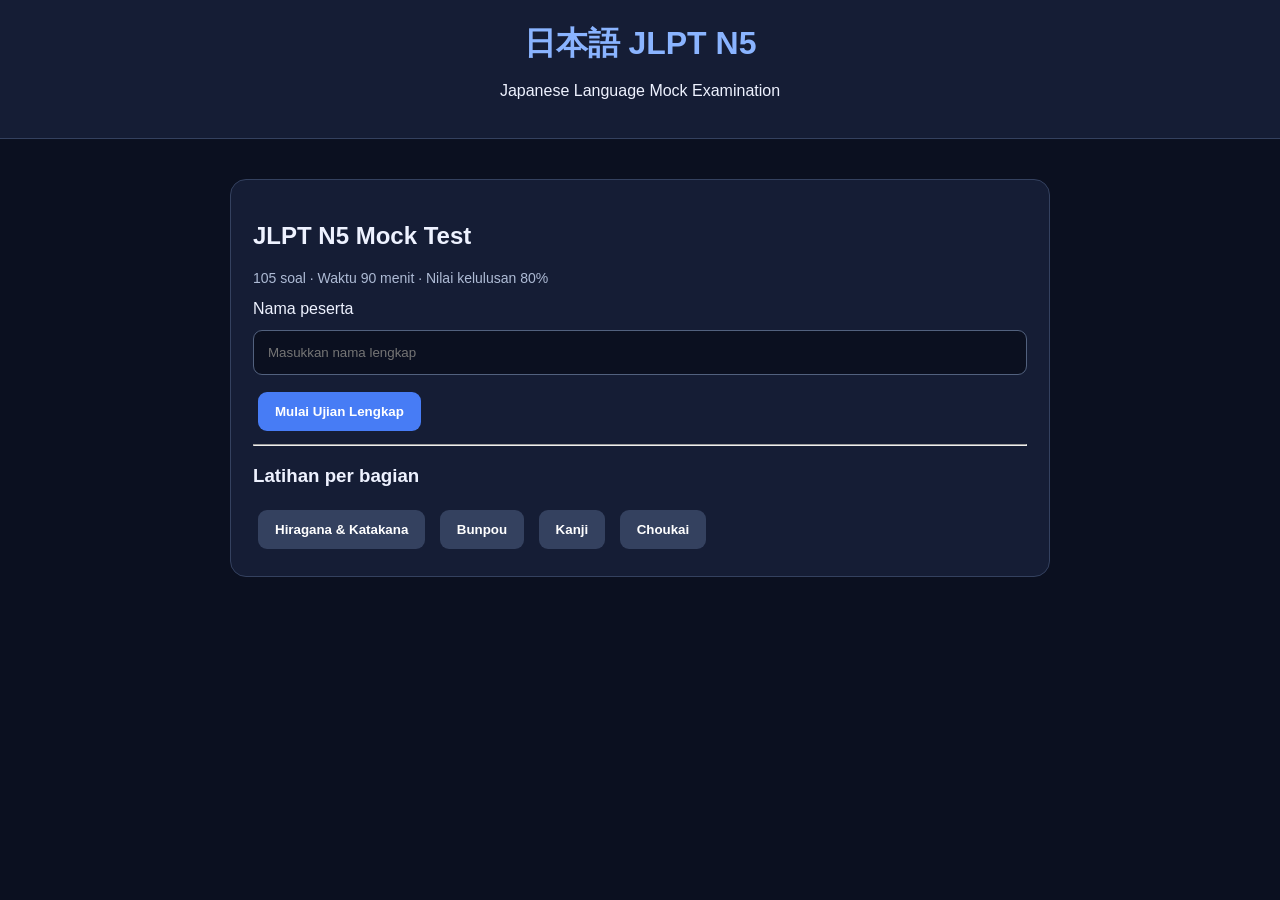
==== index.html @ 6e29efd3 "Update print statement from 'Hello' to 'Goodbye'" ====
<!DOCTYPE html>
<html lang="id">
<head>
<meta charset="UTF-8">
<meta name="viewport" content="width=device-width,initial-scale=1">
<title>JLPT N5 Mock Exam</title>
<style>
*{box-sizing:border-box}
body{margin:0;background:#0b1020;color:#eef2ff;font-family:Arial,sans-serif}
header{padding:22px;text-align:center;background:#151d35;border-bottom:1px solid #34415f}
header h1{margin:0;color:#8ab4ff}
main{max-width:850px;margin:25px auto;padding:15px}
.card{background:#151d35;padding:22px;border:1px solid #34415f;border-radius:16px;margin-bottom:16px}
input{width:100%;padding:14px;border-radius:9px;border:1px solid #52617e;background:#0b1020;color:white;margin:12px 0}
button{padding:12px 17px;border:0;border-radius:9px;background:#477cf5;color:white;font-weight:bold;cursor:pointer;margin:5px}
button:disabled{opacity:.4}
.secondary{background:#34415f}
.option{display:block;width:100%;text-align:left;background:#25314e;margin:9px 0;padding:15px}
.option.selected{background:#315eae;outline:2px solid #8ab4ff}
#exam,#result{display:none}
#question{font-size:25px;text-align:center;padding:25px 5px}
#progress{height:8px;background:#34415f;border-radius:8px;overflow:hidden}
#bar{height:100%;width:0;background:#8ab4ff}
.small{color:#aebbd5;font-size:14px}
.grid{display:grid;grid-template-columns:repeat(7,1fr);gap:6px;margin-top:15px}
.grid button{padding:9px 2px;background:#34415f}
.grid button.answered{background:#287d65}
.grid button.current{outline:2px solid #8ab4ff}
.correct{color:#66e0a3}.wrong{color:#ff8585}
</style>
</head>
<body>
<header>
<h1>日本語 JLPT N5</h1>
<p>Japanese Language Mock Examination</p>
</header>
<main>
<section id="home" class="card">
<h2>JLPT N5 Mock Test</h2>
<p class="small">105 soal · Waktu 90 menit · Nilai kelulusan 80%</p>
<label>Nama peserta</label>
<input id="name" placeholder="Masukkan nama lengkap">
<button onclick="start('all')">Mulai Ujian Lengkap</button>
<hr>
<h3>Latihan per bagian</h3>
<button class="secondary" onclick="start('kana')">Hiragana & Katakana</button>
<button class="secondary" onclick="start('grammar')">Bunpou</button>
<button class="secondary" onclick="start('kanji')">Kanji</button>
<button class="secondary" onclick="start('listening')">Choukai</button>
</section>

<section id="exam" class="card">
<div style="display:flex;justify-content:space-between;gap:10px">
<strong id="sectionName">Ujian</strong>
<strong id="timer">90:00</strong>
</div>
<p class="small" id="counter"></p>
<div id="progress"><div id="bar"></div></div>
<div id="question"></div>
<button id="listenBtn" class="secondary" style="display:none" onclick="speak()">▶ Dengarkan audio</button>
<div id="options"></div>
<div class="grid" id="numbers"></div>
<div style="display:flex;justify-content:space-between;margin-top:18px">
<button class="secondary" onclick="move(-1)">Sebelumnya</button>
<button onclick="move(1)">Berikutnya</button>
</div>
<button style="width:100%;margin-top:15px" onclick="finish()">Selesaikan ujian</button>
</section>

<section id="result" class="card">
<h2>Hasil Ujian</h2>
<h1 id="score"></h1>
<p id="status"></p>
<p id="detail"></p>
<div id="certificate"></div>
<h3>Pembahasan Jawaban</h3>
<div id="review"></div>
<button onclick="location.reload()">Kembali ke Beranda</button>
</section>
</main>

<script>
const banks = {
kana: [
["あ","a","i","u","e",0],["い","i","a","o","u",0],["う","u","e","a","o",0],["え","e","o","i","a",0],["お","o","u","e","a",0],
["か","ka","ki","ku","ke",0],["き","ki","ka","ko","ku",0],["く","ku","ke","ka","ki",0],["け","ke","ko","ku","ka",0],["こ","ko","ki","ka","ku",0],
["さ","sa","shi","su","se",0],["し","shi","sa","chi","tsu",0],["す","su","se","so","shi",0],["せ","se","so","sa","su",0],["そ","so","shi","su","se",0],
["た","ta","chi","tsu","te",0],["ち","chi","tsu","ta","te",0],["つ","tsu","te","to","chi",0],["て","te","ta","to","tsu",0],["と","to","ta","te","chi",0],
["な","na","ni","nu","ne",0],["に","ni","na","no","nu",0],["ぬ","nu","ne","na","ni",0],["ね","ne","no","nu","na",0],["の","no","ni","na","nu",0],
["は","ha","hi","fu","he",0],["ひ","hi","ha","he","ho",0],["ふ","fu","hu","ha","hi",0],["へ","he","ho","ha","fu",0],["ほ","ho","ha","hi","he",0],
["ま","ma","mi","mu","me",0],["み","mi","ma","mo","mu",0],["む","mu","me","ma","mi",0],["め","me","mo","mu","ma",0],["も","mo","mi","ma","mu",0],
["や","ya","yu","yo","wa",0],["ゆ","yu","ya","yo","wa",0],["よ","yo","yu","ya","wa",0],
["ら","ra","ri","ru","re",0],["り","ri","ra","ro","ru",0],
["ア","a","i","u","e",0],["イ","i","a","o","u",0],["ウ","u","e","a","o",0],["エ","e","o","i","a",0],["オ","o","u","e","a",0],
["カ","ka","ki","ku","ke",0],["キ","ki","ka","ko","ku",0],["ク","ku","ke","ka","ki",0],["ケ","ke","ko","ku","ka",0],["コ","ko","ki","ka","ku",0]
],
grammar: [
["わたし___学生です。","は","を","に","で",0],
["毎日学校___行きます。","に","を","が","で",0],
["パン___食べます。","を","に","へ","が",0],
["これは私___本です。","の","を","に","で",0],
["昨日、学校へ___。","行きました","行きます","行きません","行きませんでした",0],
["日本語___勉強しています。","を","が","に","へ",0],
["友達___映画を見ました。","と","を","が","へ",0],
["机の上___本があります。","に","を","へ","が",0],
["日曜日は学校へ___。","行きません","行きました","行きますか","行って",0],
["これは何___本ですか。","の","を","に","で",0],
["ご飯を食べて___、勉強します。","から","まで","より","しか",0],
["日本へ行きたい___。","です","ます","でした","ません",0],
["あの人は先生___思います。","だと","を","に","で",0],
["雨が降っています___、出かけません。","から","まで","しか","でも",0],
["日本語はおもしろい___思います。","と","を","に","が",0],
["毎朝6時___起きます。","に","を","で","へ",0],
["ここで写真を撮って___いいですか。","も","は","が","を",0],
["私は泳ぐこと___できます。","が","を","に","で",0],
["昨日は暑く___。","なかったです","ありません","ないです","でした",0],
["駅まで歩いて___。","行きます","します","あります","います",0]
],
kanji: [
["山","やま","かわ","そら","あめ",0],["川","かわ","やま","うみ","もり",0],
["日","ひ","つき","みず","き",0],["月","つき","ひ","やま","かぜ",0],
["水","みず","ひ","き","かわ",0],["火","ひ","みず","つち","き",0],
["木","き","はな","くさ","やま",0],["金","かね","みず","ひ","つき",0],
["土","つち","き","ひ","みず",0],["人","ひと","いぬ","ねこ","こども",0],
["大きい","おおきい","ちいさい","たかい","ひくい",0],
["小さい","ちいさい","おおきい","ながい","みじかい",0],
["学校","がっこう","びょういん","えき","ぎんこう",0],
["先生","せんせい","がくせい","ともだち","かいしゃ",0],
["学生","がくせい","せんせい","いしゃ","しゃいん",0],
["電車","でんしゃ","じてんしゃ","くるま","ひこうき",0],
["食べる","たべる","のむ","みる","きく",0],
["飲む","のむ","たべる","かく","よむ",0],
["今日","きょう","きのう","あした","あさ",0],
["明日","あした","きょう","きのう","ばん",0]
],
listening: [
["お名前は何ですか。","田中です。","学生です。","元気です。","日本です。",0],
["明日は何曜日ですか。","月曜日です。","七時です。","学校です。","雨です。",0],
["何時に起きますか。","六時に起きます。","学校へ行きます。","パンを食べます。","昨日です。",0],
["何を飲みますか。","水を飲みます。","本を読みます。","学校へ行きます。","映画を見ます。",0],
["どこへ行きますか。","駅へ行きます。","八時です。","友達です。","暑いです。",0],
["これはいくらですか。","百円です。","三つです。","りんごです。","店です。",0],
["誰と行きますか。","友達と行きます。","バスで行きます。","明日行きます。","駅へ行きます。",0],
["何を食べましたか。","すしを食べました。","水を飲みました。","本を買いました。","学校へ行きました。",0],
["今日は天気はどうですか。","いい天気です。","学生です。","六時です。","日曜日です。",0],
["何で学校へ行きますか。","バスで行きます。","七時です。","先生です。","学校です。",0],
["どこで本を買いますか。","本屋で買います。","駅で会います。","家で寝ます。","学校へ行きます。",0],
["何時から働きますか。","九時からです。","会社です。","昨日です。","三人です。",0],
["何をしていますか。","本を読んでいます。","昨日でした。","駅にいます。","学生です。",0],
["週末は何をしますか。","映画を見ます。","六時です。","雨です。","先生です。",0],
["これは誰のかばんですか。","私のです。","赤いです。","高いです。","学校です。",0]
]
};

let questions=[],answers=[],current=0,seconds=5400,tick=null,full=false,finished=false;
const $=id=>document.getElementById(id);
function start(type){
 const name=$("name").value.trim();
 if(!name){alert("Masukkan nama terlebih dahulu.");return;}
 full=type==="all";
 questions=type==="all"?[...banks.kana,...banks.grammar,...banks.kanji,...banks.listening]:banks[type];
 answers=Array(questions.length).fill(null);current=0;finished=false;
 $("home").style.display="none";$("exam").style.display="block";
 $("sectionName").textContent=type==="all"?"Ujian Lengkap JLPT N5":type.toUpperCase();
 seconds=full?5400:Math.max(600,questions.length*60);
 clearInterval(tick);
 tick=setInterval(()=>{
  seconds--;
  $("timer").textContent=Math.floor(seconds/60)+":"+String(seconds%60).padStart(2,"0");
  if(seconds<=0)finish();
 },1000);
 render();
}
function render(){
 const q=questions[current];
 $("counter").textContent=`Soal ${current+1} dari ${questions.length}`;
 $("bar").style.width=((current+1)/questions.length*100)+"%";
 $("question").textContent=q[0];
 $("options").innerHTML="";
 $("listenBtn").style.display=questions.indexOf(q)>=50+20+20?"inline-block":"none";
 q.slice(1,5).forEach((v,i)=>{
  const b=document.createElement("button");
  b.className="option"+(answers[current]===i?" selected":"");
  b.textContent=String.fromCharCode(65+i)+". "+v;
  b.onclick=()=>{answers[current]=i;render()};
  $("options").appendChild(b);
 });
 $("numbers").innerHTML="";
 questions.forEach((_,i)=>{
  const b=document.createElement("button");
  b.textContent=i+1;
  if(answers[i]!==null)b.classList.add("answered");
  if(i===current)b.classList.add("current");
  b.onclick=()=>{current=i;render()};
  $("numbers").appendChild(b);
 });
}
function move(n){current=Math.max(0,Math.min(questions.length-1,current+n));render()}
function speak(){
 const text=questions[current][0];
 const u=new SpeechSynthesisUtterance(text);
 u.lang="ja-JP";u.rate=.85;speechSynthesis.cancel();speechSynthesis.speak(u);
}
function finish(){
 if(finished)return;
 if(!confirm("Selesaikan ujian sekarang?"))return;
 finished=true;clearInterval(tick);
 let correct=0;
 questions.forEach((q,i)=>{if(answers[i]===q[5])correct++});
 const pct=Math.round(correct/questions.length*100);
 const passed=full&&questions.length===105&&pct>=80;
 $("exam").style.display="none";$("result").style.display="block";
 $("score").textContent=pct+"%";
 $("status").textContent=passed?"SELAMAT! KAMU LULUS SIMULASI JLPT N5":"Belum mencapai nilai kelulusan 80%.";
 $("detail").textContent=`Jawaban benar: ${correct} dari ${questions.length}.`;
 $("review").innerHTML=questions.map((q,i)=>{
  const ok=answers[i]===q[5];
  return `<p class="${ok?'correct':'wrong'}">${i+1}. ${q[0]}<br>Jawaban kamu: ${answers[i]===null?'Kosong':q[answers[i]+1]}<br>Kunci: ${q[q[5]+1]}</p>`;
 }).join("");
 if(passed){
  $("certificate").innerHTML="<p>Sedang membuat sertifikat PDF dan menyimpannya ke Google Drive...</p>";
  google.script.run.withSuccessHandler(res=>{
   if(res&&res.ok){
    $("certificate").innerHTML=`<h3 class="correct">Sertifikat berhasil dibuat!</h3><p>ID: ${res.id}</p><a href="${res.url}" target="_blank" style="color:#8ab4ff">Buka sertifikat PDF di Google Drive</a>`;
   }else $("certificate").textContent="Gagal: "+(res.error||"Terjadi kesalahan.");
  }).withFailureHandler(err=>{
   $("certificate").textContent="Gagal menghubungkan ke Apps Script: "+err.message;
  }).createCertificate({
   name:$("name").value.trim(),correct,total:questions.length,percentage:pct
  });
 }else{
  $("certificate").textContent=full?"Sertifikat diberikan jika nilai mencapai minimal 80%.":"Latihan bagian tidak menerbitkan sertifikat.";
 }
}
</script>
</body>
</html>
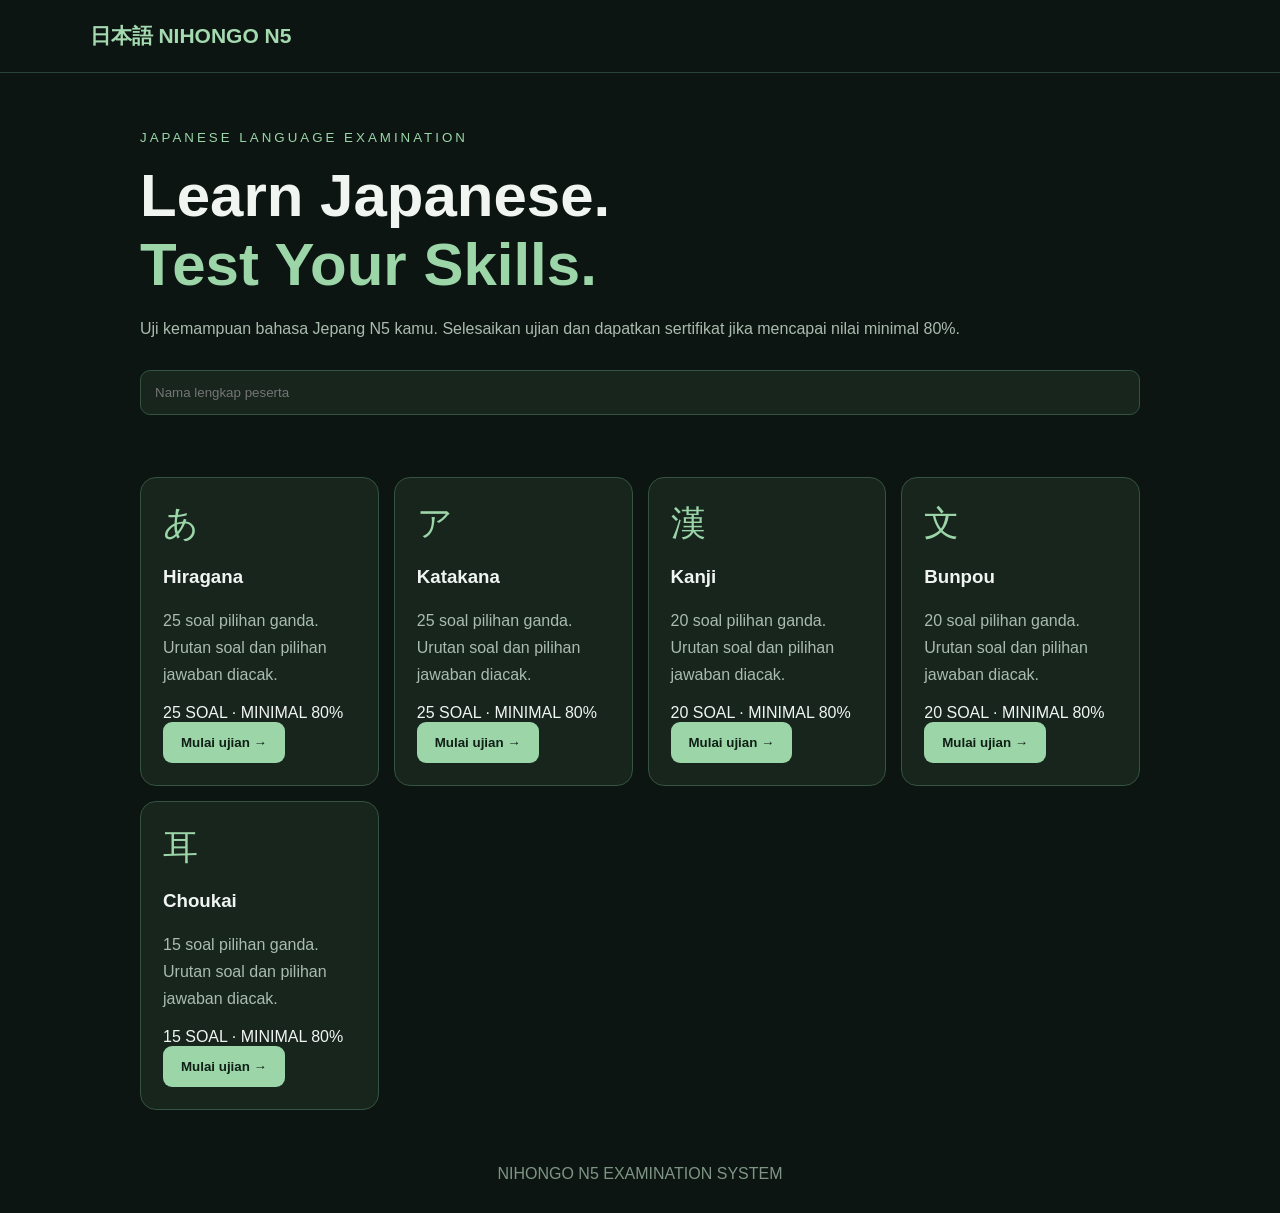
==== commit a70554f0: "Update index.html" ====
--- a/index.html
+++ b/index.html
@@ -4,235 +4,275 @@
 <head>
 <meta charset="UTF-8">
 <meta name="viewport" content="width=device-width,initial-scale=1">
-<title>JLPT N5 Mock Exam</title>
+<title>Nihongo N5 Examination</title>
 <style>
 *{box-sizing:border-box}
-body{margin:0;background:#0b1020;color:#eef2ff;font-family:Arial,sans-serif}
-header{padding:22px;text-align:center;background:#151d35;border-bottom:1px solid #34415f}
-header h1{margin:0;color:#8ab4ff}
-main{max-width:850px;margin:25px auto;padding:15px}
-.card{background:#151d35;padding:22px;border:1px solid #34415f;border-radius:16px;margin-bottom:16px}
-input{width:100%;padding:14px;border-radius:9px;border:1px solid #52617e;background:#0b1020;color:white;margin:12px 0}
-button{padding:12px 17px;border:0;border-radius:9px;background:#477cf5;color:white;font-weight:bold;cursor:pointer;margin:5px}
+body{margin:0;background:#0c1511;color:#f1f5f2;font-family:Arial,sans-serif}
+header{padding:22px 7%;border-bottom:1px solid #294336}
+header b{color:#a5d9b0;font-size:21px}
+main{width:90%;max-width:1000px;margin:auto}
+.hero{padding:55px 0 25px}
+.hero small{color:#9bd5a8;letter-spacing:3px}
+h1{font-size:clamp(35px,7vw,60px);margin:15px 0}
+h1 span{color:#9bd5a8}
+p{color:#aabbb0;line-height:1.7}
+input{padding:14px;background:#17251d;border:1px solid #345340;color:white;border-radius:10px;width:100%;margin:12px 0}
+.grid{display:grid;grid-template-columns:repeat(auto-fit,minmax(210px,1fr));gap:15px;margin:25px 0}
+.card,.box{background:#17251d;border:1px solid #345340;border-radius:16px;padding:22px}
+.symbol{font-size:35px;color:#9bd5a8}
+button{padding:13px 18px;border:0;border-radius:9px;background:#9bd5a8;color:#102016;font-weight:bold;cursor:pointer}
+button:hover{filter:brightness(1.1)}
+button.secondary{background:#27392e;color:white;border:1px solid #45634e}
 button:disabled{opacity:.4}
-.secondary{background:#34415f}
-.option{display:block;width:100%;text-align:left;background:#25314e;margin:9px 0;padding:15px}
-.option.selected{background:#315eae;outline:2px solid #8ab4ff}
-#exam,#result{display:none}
-#question{font-size:25px;text-align:center;padding:25px 5px}
-#progress{height:8px;background:#34415f;border-radius:8px;overflow:hidden}
-#bar{height:100%;width:0;background:#8ab4ff}
-.small{color:#aebbd5;font-size:14px}
-.grid{display:grid;grid-template-columns:repeat(7,1fr);gap:6px;margin-top:15px}
-.grid button{padding:9px 2px;background:#34415f}
-.grid button.answered{background:#287d65}
-.grid button.current{outline:2px solid #8ab4ff}
-.correct{color:#66e0a3}.wrong{color:#ff8585}
+.hidden{display:none!important}
+.box{margin:30px auto;max-width:750px}
+.topline{display:flex;justify-content:space-between;gap:10px;flex-wrap:wrap}
+.bar{height:7px;background:#304137;border-radius:20px;margin:20px 0}
+.bar div{height:100%;background:#9bd5a8;width:0;border-radius:20px}
+.question{font-size:29px;font-weight:bold;margin:35px 0 12px;line-height:1.5}
+.options{display:grid;grid-template-columns:1fr 1fr;gap:12px;margin:25px 0}
+.option{background:#213328;color:white;border:1px solid #405b49;text-align:left}
+.option.selected{border:2px solid #9bd5a8;background:#304a37}
+.actions{display:flex;justify-content:space-between;gap:10px;margin-top:25px;flex-wrap:wrap}
+.score{font-size:65px;color:#a5d9b0;font-weight:bold}
+.pass{color:#9bd5a8}.fail{color:#ff9999}
+.certificate{background:#f6f4e9;color:#24382a;padding:30px 15px;text-align:center;border:10px double #779579;margin:25px 0}
+.certificate h2{font-family:Georgia,serif;font-size:30px}
+.certificate .student{font-size:25px;font-weight:bold;border-bottom:1px solid #779579;padding:12px;display:inline-block}
+.certificate p{color:#46584b}
+footer{text-align:center;padding:30px;color:#7e9585}
+@media(max-width:550px){.options{grid-template-columns:1fr}.question{font-size:24px}}
+@media print{
+body{background:white;color:black}
+header,#home,#exam,.no-print,footer{display:none!important}
+#result{display:block!important}
+.box{border:0;margin:0;padding:0}
+.certificate{margin:10px auto}
+}
 </style>
 </head>
 <body>
-<header>
-<h1>日本語 JLPT N5</h1>
-<p>Japanese Language Mock Examination</p>
-</header>
+
+<header><b>日本語 NIHONGO N5</b></header>
+
 <main>
-<section id="home" class="card">
-<h2>JLPT N5 Mock Test</h2>
-<p class="small">105 soal · Waktu 90 menit · Nilai kelulusan 80%</p>
-<label>Nama peserta</label>
-<input id="name" placeholder="Masukkan nama lengkap">
-<button onclick="start('all')">Mulai Ujian Lengkap</button>
-<hr>
-<h3>Latihan per bagian</h3>
-<button class="secondary" onclick="start('kana')">Hiragana & Katakana</button>
-<button class="secondary" onclick="start('grammar')">Bunpou</button>
-<button class="secondary" onclick="start('kanji')">Kanji</button>
-<button class="secondary" onclick="start('listening')">Choukai</button>
+<section id="home">
+<div class="hero">
+<small>JAPANESE LANGUAGE EXAMINATION</small>
+<h1>Learn Japanese.<br><span>Test Your Skills.</span></h1>
+<p>Uji kemampuan bahasa Jepang N5 kamu. Selesaikan ujian dan dapatkan sertifikat jika mencapai nilai minimal 80%.</p>
+
+<input id="student" placeholder="Nama lengkap peserta">
+
+</div>
+<div class="grid" id="examList"></div>
 </section>
 
-<section id="exam" class="card">
-<div style="display:flex;justify-content:space-between;gap:10px">
-<strong id="sectionName">Ujian</strong>
-<strong id="timer">90:00</strong>
-</div>
-<p class="small" id="counter"></p>
-<div id="progress"><div id="bar"></div></div>
-<div id="question"></div>
-<button id="listenBtn" class="secondary" style="display:none" onclick="speak()">▶ Dengarkan audio</button>
-<div id="options"></div>
-<div class="grid" id="numbers"></div>
-<div style="display:flex;justify-content:space-between;margin-top:18px">
-<button class="secondary" onclick="move(-1)">Sebelumnya</button>
-<button onclick="move(1)">Berikutnya</button>
-</div>
-<button style="width:100%;margin-top:15px" onclick="finish()">Selesaikan ujian</button>
+<section id="exam" class="box hidden">
+<div class="topline">
+<b id="examName"></b>
+<span id="counter"></span>
+</div>
+<div class="bar"><div id="progress"></div></div>
+<div id="audio"></div>
+<div class="question" id="question"></div>
+<div id="options" class="options"></div>
+<div class="actions">
+<button class="secondary" onclick="backHome()">Keluar</button>
+<button id="next" onclick="nextQuestion()">Selanjutnya →</button>
+</div>
 </section>
 
-<section id="result" class="card">
+<section id="result" class="box hidden">
 <h2>Hasil Ujian</h2>
-<h1 id="score"></h1>
-<p id="status"></p>
+<div class="score" id="score"></div>
+<h3 id="status"></h3>
 <p id="detail"></p>
 <div id="certificate"></div>
-<h3>Pembahasan Jawaban</h3>
-<div id="review"></div>
-<button onclick="location.reload()">Kembali ke Beranda</button>
+<div class="actions no-print">
+<button onclick="window.print()">Cetak Sertifikat / PDF</button>
+<button class="secondary" onclick="backHome()">Menu utama</button>
+</div>
+<p id="driveStatus"></p>
 </section>
 </main>
 
+<footer>NIHONGO N5 EXAMINATION SYSTEM</footer>
+
 <script>
-const banks = {
-kana: [
-["あ","a","i","u","e",0],["い","i","a","o","u",0],["う","u","e","a","o",0],["え","e","o","i","a",0],["お","o","u","e","a",0],
-["か","ka","ki","ku","ke",0],["き","ki","ka","ko","ku",0],["く","ku","ke","ka","ki",0],["け","ke","ko","ku","ka",0],["こ","ko","ki","ka","ku",0],
-["さ","sa","shi","su","se",0],["し","shi","sa","chi","tsu",0],["す","su","se","so","shi",0],["せ","se","so","sa","su",0],["そ","so","shi","su","se",0],
-["た","ta","chi","tsu","te",0],["ち","chi","tsu","ta","te",0],["つ","tsu","te","to","chi",0],["て","te","ta","to","tsu",0],["と","to","ta","te","chi",0],
-["な","na","ni","nu","ne",0],["に","ni","na","no","nu",0],["ぬ","nu","ne","na","ni",0],["ね","ne","no","nu","na",0],["の","no","ni","na","nu",0],
-["は","ha","hi","fu","he",0],["ひ","hi","ha","he","ho",0],["ふ","fu","hu","ha","hi",0],["へ","he","ho","ha","fu",0],["ほ","ho","ha","hi","he",0],
-["ま","ma","mi","mu","me",0],["み","mi","ma","mo","mu",0],["む","mu","me","ma","mi",0],["め","me","mo","mu","ma",0],["も","mo","mi","ma","mu",0],
-["や","ya","yu","yo","wa",0],["ゆ","yu","ya","yo","wa",0],["よ","yo","yu","ya","wa",0],
-["ら","ra","ri","ru","re",0],["り","ri","ra","ro","ru",0],
-["ア","a","i","u","e",0],["イ","i","a","o","u",0],["ウ","u","e","a","o",0],["エ","e","o","i","a",0],["オ","o","u","e","a",0],
-["カ","ka","ki","ku","ke",0],["キ","ki","ka","ko","ku",0],["ク","ku","ke","ka","ki",0],["ケ","ke","ko","ku","ka",0],["コ","ko","ki","ka","ku",0]
-],
-grammar: [
-["わたし___学生です。","は","を","に","で",0],
-["毎日学校___行きます。","に","を","が","で",0],
-["パン___食べます。","を","に","へ","が",0],
-["これは私___本です。","の","を","に","で",0],
-["昨日、学校へ___。","行きました","行きます","行きません","行きませんでした",0],
-["日本語___勉強しています。","を","が","に","へ",0],
-["友達___映画を見ました。","と","を","が","へ",0],
-["机の上___本があります。","に","を","へ","が",0],
-["日曜日は学校へ___。","行きません","行きました","行きますか","行って",0],
-["これは何___本ですか。","の","を","に","で",0],
-["ご飯を食べて___、勉強します。","から","まで","より","しか",0],
-["日本へ行きたい___。","です","ます","でした","ません",0],
-["あの人は先生___思います。","だと","を","に","で",0],
-["雨が降っています___、出かけません。","から","まで","しか","でも",0],
-["日本語はおもしろい___思います。","と","を","に","が",0],
-["毎朝6時___起きます。","に","を","で","へ",0],
-["ここで写真を撮って___いいですか。","も","は","が","を",0],
-["私は泳ぐこと___できます。","が","を","に","で",0],
-["昨日は暑く___。","なかったです","ありません","ないです","でした",0],
-["駅まで歩いて___。","行きます","します","あります","います",0]
-],
-kanji: [
-["山","やま","かわ","そら","あめ",0],["川","かわ","やま","うみ","もり",0],
-["日","ひ","つき","みず","き",0],["月","つき","ひ","やま","かぜ",0],
-["水","みず","ひ","き","かわ",0],["火","ひ","みず","つち","き",0],
-["木","き","はな","くさ","やま",0],["金","かね","みず","ひ","つき",0],
-["土","つち","き","ひ","みず",0],["人","ひと","いぬ","ねこ","こども",0],
-["大きい","おおきい","ちいさい","たかい","ひくい",0],
-["小さい","ちいさい","おおきい","ながい","みじかい",0],
-["学校","がっこう","びょういん","えき","ぎんこう",0],
-["先生","せんせい","がくせい","ともだち","かいしゃ",0],
-["学生","がくせい","せんせい","いしゃ","しゃいん",0],
-["電車","でんしゃ","じてんしゃ","くるま","ひこうき",0],
-["食べる","たべる","のむ","みる","きく",0],
-["飲む","のむ","たべる","かく","よむ",0],
-["今日","きょう","きのう","あした","あさ",0],
-["明日","あした","きょう","きのう","ばん",0]
-],
-listening: [
-["お名前は何ですか。","田中です。","学生です。","元気です。","日本です。",0],
-["明日は何曜日ですか。","月曜日です。","七時です。","学校です。","雨です。",0],
-["何時に起きますか。","六時に起きます。","学校へ行きます。","パンを食べます。","昨日です。",0],
-["何を飲みますか。","水を飲みます。","本を読みます。","学校へ行きます。","映画を見ます。",0],
-["どこへ行きますか。","駅へ行きます。","八時です。","友達です。","暑いです。",0],
-["これはいくらですか。","百円です。","三つです。","りんごです。","店です。",0],
-["誰と行きますか。","友達と行きます。","バスで行きます。","明日行きます。","駅へ行きます。",0],
-["何を食べましたか。","すしを食べました。","水を飲みました。","本を買いました。","学校へ行きました。",0],
-["今日は天気はどうですか。","いい天気です。","学生です。","六時です。","日曜日です。",0],
-["何で学校へ行きますか。","バスで行きます。","七時です。","先生です。","学校です。",0],
-["どこで本を買いますか。","本屋で買います。","駅で会います。","家で寝ます。","学校へ行きます。",0],
-["何時から働きますか。","九時からです。","会社です。","昨日です。","三人です。",0],
-["何をしていますか。","本を読んでいます。","昨日でした。","駅にいます。","学生です。",0],
-["週末は何をしますか。","映画を見ます。","六時です。","雨です。","先生です。",0],
-["これは誰のかばんですか。","私のです。","赤いです。","高いです。","学校です。",0]
+// GANTI DENGAN URL DEPLOYMENT GOOGLE APPS SCRIPT
+const API_URL="https://script.google.com/macros/s/AKfycbxpXqVHEkK1ijDmtsBl7vOL7gA3mqVEGbIG8a8C42q2VGQPJJqJL0tEw_rKbwa1E3uwHw/exec";
+
+const PASS=80;
+
+const DB={
+hiragana:[
+["あ","a","i","u","e"],["い","i","a","o","u"],
+["う","u","a","e","i"],["え","e","a","i","o"],
+["お","o","u","a","e"],["か","ka","ki","ku","ke"],
+["き","ki","ka","ku","sa"],["く","ku","ko","ke","ki"],
+["け","ke","ka","ku","ko"],["こ","ko","ka","ki","ku"],
+["さ","sa","shi","su","se"],["し","shi","sa","chi","tsu"],
+["す","su","so","se","shi"],["せ","se","sa","su","so"],
+["そ","so","shi","su","sa"],["た","ta","chi","tsu","te"],
+["ち","chi","ta","tsu","to"],["つ","tsu","su","chi","te"],
+["て","te","ta","to","tsu"],["と","to","ta","chi","te"],
+["な","na","ni","nu","ne"],["に","ni","na","no","nu"],
+["ぬ","nu","ne","na","ni"],["ね","ne","no","nu","na"],
+["の","no","na","ni","nu"]
+],
+katakana:[
+["ア","a","i","u","e"],["イ","i","a","o","u"],
+["ウ","u","a","e","i"],["エ","e","a","i","o"],
+["オ","o","u","a","e"],["カ","ka","ki","ku","ke"],
+["キ","ki","ka","ku","sa"],["ク","ku","ko","ke","ki"],
+["ケ","ke","ka","ku","ko"],["コ","ko","ka","ki","ku"],
+["サ","sa","shi","su","se"],["シ","shi","sa","chi","tsu"],
+["ス","su","so","se","shi"],["セ","se","sa","su","so"],
+["ソ","so","shi","su","sa"],["タ","ta","chi","tsu","te"],
+["チ","chi","ta","tsu","to"],["ツ","tsu","su","chi","te"],
+["テ","te","ta","to","tsu"],["ト","to","ta","chi","te"],
+["ナ","na","ni","nu","ne"],["ニ","ni","na","no","nu"],
+["ヌ","nu","ne","na","ni"],["ネ","ne","no","nu","na"],
+["ノ","no","na","ni","nu"]
+],
+kanji:[
+["山","やま (gunung)","かわ (sungai)","た (sawah)","そら (langit)"],
+["川","かわ (sungai)","やま (gunung)","うみ (laut)","あめ (hujan)"],
+["人","ひと (orang)","くち (mulut)","て (tangan)","め (mata)"],
+["日","ひ (matahari)","つき (bulan)","みず (air)","き (pohon)"],
+["月","つき (bulan)","ひ (matahari)","ほし (bintang)","そら (langit)"],
+["火","ひ (api)","みず (air)","き (pohon)","つち (tanah)"],
+["水","みず (air)","ひ (api)","かね (uang)","いし (batu)"],
+["木","き (pohon)","はな (bunga)","くさ (rumput)","やま (gunung)"],
+["金","かね (uang)","みず (air)","ひ (api)","つき (bulan)"],
+["土","つち (tanah)","そら (langit)","かわ (sungai)","あめ (hujan)"],
+["大","おおきい (besar)","ちいさい (kecil)","ながい (panjang)","たかい (tinggi)"],
+["小","ちいさい (kecil)","おおきい (besar)","あたらしい (baru)","ふるい (lama)"],
+["中","なか (dalam)","そと (luar)","うえ (atas)","した (bawah)"],
+["上","うえ (atas)","した (bawah)","なか (dalam)","みぎ (kanan)"],
+["下","した (bawah)","うえ (atas)","ひだり (kiri)","まえ (depan)"],
+["学校","がっこう (sekolah)","かいしゃ (perusahaan)","びょういん (rumah sakit)","えき (stasiun)"],
+["先生","せんせい (guru)","がくせい (murid)","ともだち (teman)","かぞく (keluarga)"],
+["学生","がくせい (pelajar)","せんせい (guru)","いしゃ (dokter)","かいしゃいん (pegawai)"],
+["電車","でんしゃ (kereta)","じてんしゃ (sepeda)","くるま (mobil)","ひこうき (pesawat)"],
+["本","ほん (buku)","みず (air)","かみ (kertas)","えんぴつ (pensil)"]
+],
+bunpou:[
+["わたし ___ インドネシア人です。","は","を","に","で"],
+["毎朝 6時 ___ 起きます。","に","を","で","へ"],
+["学校 ___ 日本語を勉強します。","で","に","を","が"],
+["水 ___ 飲みます。","を","は","で","へ"],
+["友だち ___ 映画を見ます。","と","を","が","で"],
+["日本 ___ 行きたいです。","へ","を","で","が"],
+["これは わたし ___ 本です。","の","を","に","で"],
+["きのう 勉強し ___。","ました","ます","ません","ましょう"],
+["ここで写真を撮ってもいいです ___。","か","ね","を","が"],
+["日曜日は学校へ ___。","行きません","行きますか","行きましたを","行くです"],
+["食べる ___、手を洗います。","前に","後でに","ながらに","たいに"],
+["宿題をした ___、テレビを見ます。","後で","前で","時にを","までに"],
+["雨が降っています ___、出かけません。","から","まで","だけ","しか"],
+["日本語はおもしろい ___思います。","と","を","に","で"],
+["昨日、友だち ___会いました。","に","を","で","へ"],
+["このりんごは ___です。","おいしい","おいしく","おいしさ","おいしかったを"],
+["富士山は ___山です。","高い","高く","高さ","高かったを"],
+["日本へ行ったことが ___。","あります","います","します","なります"],
+["ここでたばこを吸っては ___。","いけません","いいです","あります","ください"],
+["毎日勉強し ___なります。","て","た","ない","ます"]
+],
+choukai:[
+["おはようございます。","Selamat pagi","Selamat malam","Terima kasih","Selamat tinggal"],
+["ありがとうございます。","Terima kasih","Maaf","Sama-sama","Selamat pagi"],
+["わたしは学生です。","Saya pelajar","Saya guru","Saya dokter","Saya pegawai"],
+["これは何ですか。","Ini apa?","Siapa itu?","Di mana stasiun?","Berapa harganya?"],
+["トイレはどこですか。","Toilet di mana?","Rumah siapa?","Ini apa?","Jam berapa?"],
+["水をください。","Tolong beri saya air","Saya minum teh","Air itu dingin","Saya tidak mau air"],
+["駅まで歩きます。","Saya berjalan sampai stasiun","Saya naik kereta","Saya pergi ke sekolah","Saya pulang"],
+["今日は暑いですね。","Hari ini panas ya","Hari ini dingin ya","Besok hujan","Kemarin menyenangkan"],
+["毎日日本語を勉強します。","Saya belajar bahasa Jepang setiap hari","Saya mengajar setiap hari","Saya belajar bahasa Inggris","Saya tidak belajar"],
+["日曜日に映画を見ます。","Saya menonton film hari Minggu","Saya bekerja hari Minggu","Saya membaca buku","Saya pergi hari Senin"],
+["これはいくらですか。","Ini harganya berapa?","Ini punya siapa?","Ini kapan?","Ini di mana?"],
+["バスで学校へ行きます。","Saya pergi ke sekolah naik bus","Saya pergi naik kereta","Saya berjalan ke sekolah","Saya pulang naik bus"],
+["もう昼ご飯を食べました。","Saya sudah makan siang","Saya belum sarapan","Saya akan makan malam","Saya sedang memasak"],
+["少し待ってください。","Tolong tunggu sebentar","Tolong datang besok","Tolong bicara pelan","Tolong duduk"],
+["誕生日は三月二十八日です。","Ulang tahun 28 Maret","Ulang tahun 3 Agustus","Hari ini 28 Maret","Saya lahir bulan Mei"]
 ]
 };
 
-let questions=[],answers=[],current=0,seconds=5400,tick=null,full=false,finished=false;
+const TYPES=[
+["hiragana","あ","Hiragana",25],
+["katakana","ア","Katakana",25],
+["kanji","漢","Kanji",20],
+["bunpou","文","Bunpou",20],
+["choukai","耳","Choukai",15]
+];
+let type="",list=[],pos=0,answers=[],name="";
 const $=id=>document.getElementById(id);
-function start(type){
- const name=$("name").value.trim();
- if(!name){alert("Masukkan nama terlebih dahulu.");return;}
- full=type==="all";
- questions=type==="all"?[...banks.kana,...banks.grammar,...banks.kanji,...banks.listening]:banks[type];
- answers=Array(questions.length).fill(null);current=0;finished=false;
- $("home").style.display="none";$("exam").style.display="block";
- $("sectionName").textContent=type==="all"?"Ujian Lengkap JLPT N5":type.toUpperCase();
- seconds=full?5400:Math.max(600,questions.length*60);
- clearInterval(tick);
- tick=setInterval(()=>{
-  seconds--;
-  $("timer").textContent=Math.floor(seconds/60)+":"+String(seconds%60).padStart(2,"0");
-  if(seconds<=0)finish();
- },1000);
- render();
-}
-function render(){
- const q=questions[current];
- $("counter").textContent=`Soal ${current+1} dari ${questions.length}`;
- $("bar").style.width=((current+1)/questions.length*100)+"%";
- $("question").textContent=q[0];
- $("options").innerHTML="";
- $("listenBtn").style.display=questions.indexOf(q)>=50+20+20?"inline-block":"none";
- q.slice(1,5).forEach((v,i)=>{
-  const b=document.createElement("button");
-  b.className="option"+(answers[current]===i?" selected":"");
-  b.textContent=String.fromCharCode(65+i)+". "+v;
-  b.onclick=()=>{answers[current]=i;render()};
-  $("options").appendChild(b);
- });
- $("numbers").innerHTML="";
- questions.forEach((_,i)=>{
-  const b=document.createElement("button");
-  b.textContent=i+1;
-  if(answers[i]!==null)b.classList.add("answered");
-  if(i===current)b.classList.add("current");
-  b.onclick=()=>{current=i;render()};
-  $("numbers").appendChild(b);
- });
-}
-function move(n){current=Math.max(0,Math.min(questions.length-1,current+n));render()}
-function speak(){
- const text=questions[current][0];
- const u=new SpeechSynthesisUtterance(text);
- u.lang="ja-JP";u.rate=.85;speechSynthesis.cancel();speechSynthesis.speak(u);
+function shuffle(a){a=[...a];for(let i=a.length-1;i>0;i--){let j=Math.floor(Math.random()*(i+1));[a[i],a[j]]=[a[j],a[i]]}return a}
+function renderMenu(){
+$("examList").innerHTML=TYPES.map(t=>`
+<div class="card">
+<div class="symbol">${t[1]}</div><h3>${t[2]}</h3>
+<p>${t[3]} soal pilihan ganda. Urutan soal dan pilihan jawaban diacak.</p>
+<div class="meta">${t[3]} SOAL · MINIMAL 80%</div>
+<button onclick="start('${t[0]}')">Mulai ujian →</button>
+</div>`).join("");
+}
+function start(k){
+name=$("student").value.trim();
+if(!name){alert("Masukkan nama lengkap terlebih dahulu.");$("student").focus();return}
+type=k;
+list=shuffle(DB[k]).map(q=>({q:q[0],a:q[1],opts:shuffle(q.slice(1))}));
+pos=0;answers=Array(list.length).fill(null);
+$("home").classList.add("hidden");$("result").classList.add("hidden");$("exam").classList.remove("hidden");
+$("examName").textContent=TYPES.find(t=>t[0]===k)[2];
+show();
+window.scrollTo(0,0);
+}
+function show(){
+let q=list[pos];
+$("counter").textContent=`Soal ${pos+1} / ${list.length}`;
+$("progress").style.width=((pos+1)/list.length*100)+"%";
+$("question").textContent=q.q;
+$("audio").innerHTML=type==="choukai"?`<div class="listen">🔊 Dengarkan kalimat Jepang <button onclick="speak()">Putar audio</button></div>`:"";
+$("options").innerHTML=q.opts.map(o=>`<button class="option ${answers[pos]===o?"selected":""}" onclick="choose(${JSON.stringify(o).replace(/"/g,'&quot;')})">${o}</button>`).join("");
+$("next").textContent=pos===list.length-1?"Selesaikan ujian":"Selanjutnya →";
+if(type==="choukai")setTimeout(speak,250);
+}
+function choose(o){answers[pos]=o;show()}
+function speak(){if(!window.speechSynthesis)return; speechSynthesis.cancel();let u=new SpeechSynthesisUtterance(list[pos].q);u.lang="ja-JP";u.rate=.82;speechSynthesis.speak(u)}
+function nextQuestion(){
+if(answers[pos]===null){alert("Pilih jawaban terlebih dahulu.");return}
+if(pos<list.length-1){pos++;show()}else finish()
 }
 function finish(){
- if(finished)return;
- if(!confirm("Selesaikan ujian sekarang?"))return;
- finished=true;clearInterval(tick);
- let correct=0;
- questions.forEach((q,i)=>{if(answers[i]===q[5])correct++});
- const pct=Math.round(correct/questions.length*100);
- const passed=full&&questions.length===105&&pct>=80;
- $("exam").style.display="none";$("result").style.display="block";
- $("score").textContent=pct+"%";
- $("status").textContent=passed?"SELAMAT! KAMU LULUS SIMULASI JLPT N5":"Belum mencapai nilai kelulusan 80%.";
- $("detail").textContent=`Jawaban benar: ${correct} dari ${questions.length}.`;
- $("review").innerHTML=questions.map((q,i)=>{
-  const ok=answers[i]===q[5];
-  return `<p class="${ok?'correct':'wrong'}">${i+1}. ${q[0]}<br>Jawaban kamu: ${answers[i]===null?'Kosong':q[answers[i]+1]}<br>Kunci: ${q[q[5]+1]}</p>`;
- }).join("");
- if(passed){
-  $("certificate").innerHTML="<p>Sedang membuat sertifikat PDF dan menyimpannya ke Google Drive...</p>";
-  google.script.run.withSuccessHandler(res=>{
-   if(res&&res.ok){
-    $("certificate").innerHTML=`<h3 class="correct">Sertifikat berhasil dibuat!</h3><p>ID: ${res.id}</p><a href="${res.url}" target="_blank" style="color:#8ab4ff">Buka sertifikat PDF di Google Drive</a>`;
-   }else $("certificate").textContent="Gagal: "+(res.error||"Terjadi kesalahan.");
-  }).withFailureHandler(err=>{
-   $("certificate").textContent="Gagal menghubungkan ke Apps Script: "+err.message;
-  }).createCertificate({
-   name:$("name").value.trim(),correct,total:questions.length,percentage:pct
-  });
- }else{
-  $("certificate").textContent=full?"Sertifikat diberikan jika nilai mencapai minimal 80%.":"Latihan bagian tidak menerbitkan sertifikat.";
- }
-}
+let correct=list.filter((q,i)=>answers[i]===q.a).length;
+let score=Math.round(correct/list.length*100),passed=score>=80;
+let result={studentName:name,exam:TYPES.find(t=>t[0]===type)[2],correct,total:list.length,score,passed,date:new Date().toISOString(),certificateIssued:passed};
+$("exam").classList.add("hidden");$("result").classList.remove("hidden");
+$("score").textContent=score+"%";
+$("status").textContent=passed?"🎉 SELAMAT, KAMU LULUS!":"Belum lulus. Tetap semangat!";
+$("status").className=passed?"pass":"fail";
+$("detail").textContent=`Jawaban benar ${correct} dari ${list.length}. Batas kelulusan 80%.`;
+$("certificate").innerHTML=passed?certificate(result):"";
+sendResult(result);
+window.scrollTo(0,0);
+}
+function certificate(r){
+let date=new Date(r.date).toLocaleDateString("id-ID",{day:"numeric",month:"long",year:"numeric"});
+return `<div class="certificate" id="cert"><div>日本語 NIHONGO N5</div><h2>SERTIFIKAT KELULUSAN</h2><p>Diberikan kepada</p><div class="student">${safe(name)}</div><p>Telah menyelesaikan ujian <b>${r.exam}</b><br>dengan nilai <b>${r.score}%</b> dan dinyatakan <b>LULUS</b>.</p><p>Indonesia, ${date}</p><div class="cert-stamp">合格 · GOUKAKU</div><p style="font-size:11px">Sertifikat latihan mandiri Nihongo N5</p></div>`;
+}
+function safe(s){return s.replace(/[&<>"']/g,c=>({"&":"&amp;","<":"&lt;",">":"&gt;",'"':"&quot;","'":"&#39;"}[c]))}
+async function sendResult(r){
+$("driveStatus").textContent="Mengirim riwayat ke Google Drive...";
+if(!API_URL||API_URL.includes("PASTE_URL")){$("driveStatus").textContent="URL Apps Script belum dipasang. Hasil ujian tetap ditampilkan.";return}
+try{
+await fetch(API_URL,{method:"POST",mode:"no-cors",headers:{"Content-Type":"text/plain;charset=utf-8"},body:JSON.stringify({...r,answers:list.map((q,i)=>({question:q.q,answer:answers[i],correctAnswer:q.a,isCorrect:answers[i]===q.a}))})});
+$("driveStatus").textContent="Riwayat ujian telah dikirim. Silakan periksa Google Sheets/Drive.";
+}catch(e){$("driveStatus").textContent="Pengiriman gagal. Periksa koneksi dan URL Apps Script."}
+}
+function backHome(){if(window.speechSynthesis)speechSynthesis.cancel();$("exam").classList.add("hidden");$("result").classList.add("hidden");$("home").classList.remove("hidden");window.scrollTo(0,0)}
+renderMenu();
 </script>
 </body>
 </html>
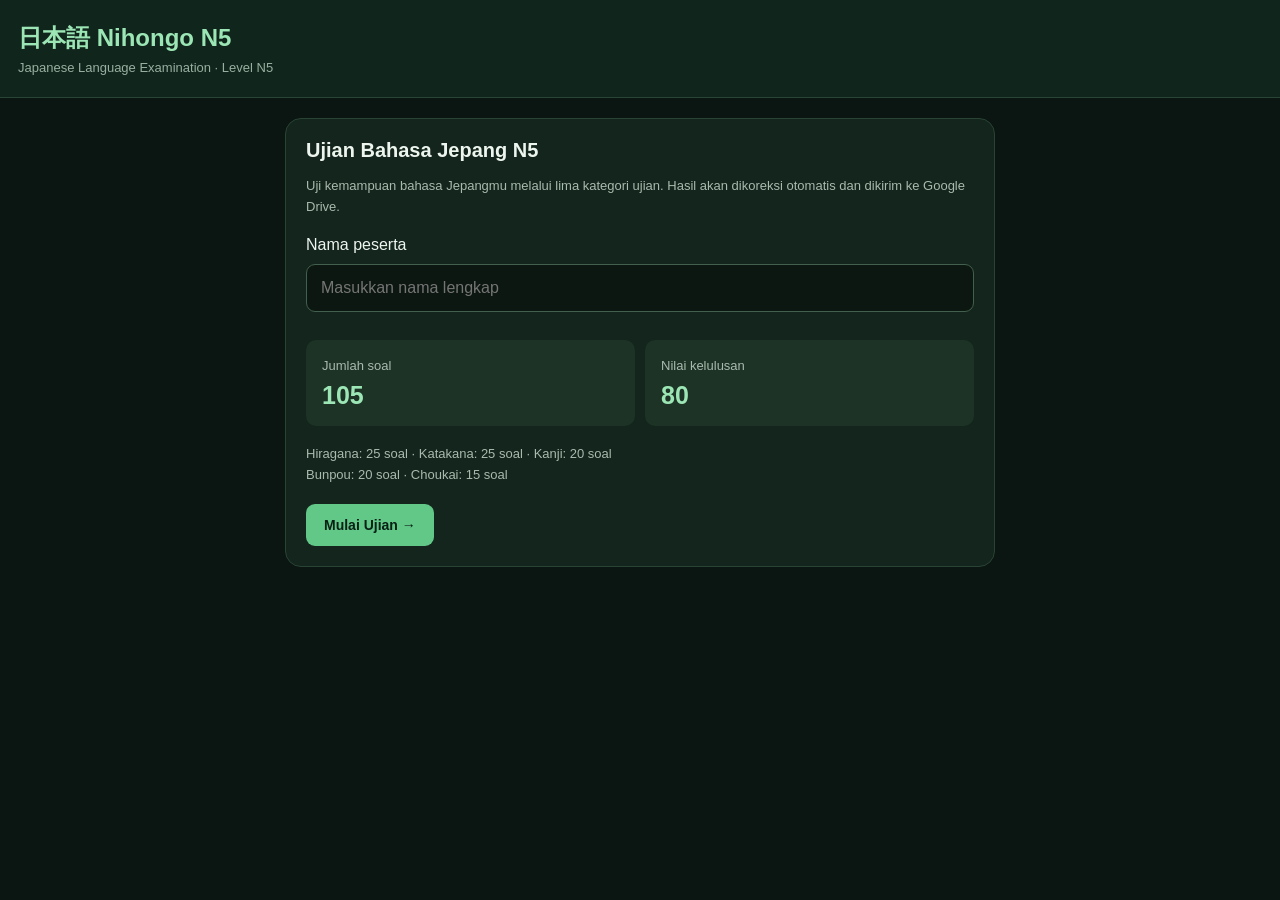
==== commit d5e5b9e0: "Update index.html" ====
--- a/index.html
+++ b/index.html
@@ -3,276 +3,398 @@
 <html lang="id">
 <head>
 <meta charset="UTF-8">
-<meta name="viewport" content="width=device-width,initial-scale=1">
-<title>Nihongo N5 Examination</title>
+<meta name="viewport" content="width=device-width, initial-scale=1.0">
+<title>Nihongo N5 - Examination</title>
 <style>
-*{box-sizing:border-box}
-body{margin:0;background:#0c1511;color:#f1f5f2;font-family:Arial,sans-serif}
-header{padding:22px 7%;border-bottom:1px solid #294336}
-header b{color:#a5d9b0;font-size:21px}
-main{width:90%;max-width:1000px;margin:auto}
-.hero{padding:55px 0 25px}
-.hero small{color:#9bd5a8;letter-spacing:3px}
-h1{font-size:clamp(35px,7vw,60px);margin:15px 0}
-h1 span{color:#9bd5a8}
-p{color:#aabbb0;line-height:1.7}
-input{padding:14px;background:#17251d;border:1px solid #345340;color:white;border-radius:10px;width:100%;margin:12px 0}
-.grid{display:grid;grid-template-columns:repeat(auto-fit,minmax(210px,1fr));gap:15px;margin:25px 0}
-.card,.box{background:#17251d;border:1px solid #345340;border-radius:16px;padding:22px}
-.symbol{font-size:35px;color:#9bd5a8}
-button{padding:13px 18px;border:0;border-radius:9px;background:#9bd5a8;color:#102016;font-weight:bold;cursor:pointer}
-button:hover{filter:brightness(1.1)}
-button.secondary{background:#27392e;color:white;border:1px solid #45634e}
-button:disabled{opacity:.4}
+*{box-sizing:border-box;margin:0;padding:0}
+body{font-family:Arial,sans-serif;background:#0b1511;color:#edf5ef;min-height:100vh}
+header{padding:22px 18px;background:#10251b;border-bottom:1px solid #284536}
+header h1{color:#9ce6b5;font-size:24px}
+header p{color:#9aafa2;font-size:13px;margin-top:6px}
+main{max-width:750px;margin:auto;padding:20px}
+.card{background:#13251c;border:1px solid #294435;border-radius:16px;padding:20px;margin-bottom:18px}
+h2{font-size:20px;margin-bottom:14px}
+input{width:100%;padding:14px;border-radius:9px;border:1px solid #42604d;background:#0b1710;color:white;font-size:16px;margin:10px 0}
+button{border:0;padding:13px 18px;border-radius:9px;background:#62c888;color:#092014;font-weight:bold;font-size:14px;cursor:pointer}
+button:disabled{opacity:.5}
+button.secondary{background:#294536;color:white}
+button:active{transform:scale(.98)}
 .hidden{display:none!important}
-.box{margin:30px auto;max-width:750px}
-.topline{display:flex;justify-content:space-between;gap:10px;flex-wrap:wrap}
-.bar{height:7px;background:#304137;border-radius:20px;margin:20px 0}
-.bar div{height:100%;background:#9bd5a8;width:0;border-radius:20px}
-.question{font-size:29px;font-weight:bold;margin:35px 0 12px;line-height:1.5}
-.options{display:grid;grid-template-columns:1fr 1fr;gap:12px;margin:25px 0}
-.option{background:#213328;color:white;border:1px solid #405b49;text-align:left}
-.option.selected{border:2px solid #9bd5a8;background:#304a37}
-.actions{display:flex;justify-content:space-between;gap:10px;margin-top:25px;flex-wrap:wrap}
-.score{font-size:65px;color:#a5d9b0;font-weight:bold}
-.pass{color:#9bd5a8}.fail{color:#ff9999}
-.certificate{background:#f6f4e9;color:#24382a;padding:30px 15px;text-align:center;border:10px double #779579;margin:25px 0}
-.certificate h2{font-family:Georgia,serif;font-size:30px}
-.certificate .student{font-size:25px;font-weight:bold;border-bottom:1px solid #779579;padding:12px;display:inline-block}
-.certificate p{color:#46584b}
-footer{text-align:center;padding:30px;color:#7e9585}
-@media(max-width:550px){.options{grid-template-columns:1fr}.question{font-size:24px}}
+.muted{color:#a9bbae;font-size:13px;line-height:1.6}
+.progress{height:7px;background:#263c2e;border-radius:10px;margin:14px 0;overflow:hidden}
+.progress div{height:100%;background:#62c888;width:0;transition:.2s}
+.option{display:block;padding:14px;border:1px solid #36513f;border-radius:10px;margin:10px 0;cursor:pointer}
+.option:has(input:checked){border-color:#62c888;background:#1b3b29}
+.option input{width:auto;margin-right:9px}
+.question{font-size:19px;line-height:1.6;margin:18px 0}
+.actions{display:flex;gap:10px;justify-content:space-between;margin-top:20px}
+.actions button{flex:1}
+.stat{display:grid;grid-template-columns:1fr 1fr;gap:10px;margin:18px 0}
+.stat div{background:#1c3325;padding:16px;border-radius:10px}
+.stat strong{display:block;font-size:25px;color:#9ce6b5;margin-top:5px}
+#message{margin-top:14px;line-height:1.6}
+.success{color:#8ce6aa}
+.error{color:#ff9b9b}
+#certificate{background:#fff;color:#163522;padding:28px;text-align:center;border-radius:12px}
+#certificate h2{font-size:25px}
+#certificate .score{font-size:42px;font-weight:bold;margin:18px}
 @media print{
-body{background:white;color:black}
-header,#home,#exam,.no-print,footer{display:none!important}
-#result{display:block!important}
-.box{border:0;margin:0;padding:0}
-.certificate{margin:10px auto}
+ body{background:white;color:black}
+ header,#intro,#exam,#result button,#result .muted{display:none!important}
+ #result{display:block!important}
+ #certificate{display:block!important;border:5px double #285c3b}
 }
 </style>
 </head>
 <body>
 
-<header><b>日本語 NIHONGO N5</b></header>
+<header>
+ <h1>日本語 Nihongo N5</h1>
+ <p>Japanese Language Examination · Level N5</p>
+</header>
 
 <main>
-<section id="home">
-<div class="hero">
-<small>JAPANESE LANGUAGE EXAMINATION</small>
-<h1>Learn Japanese.<br><span>Test Your Skills.</span></h1>
-<p>Uji kemampuan bahasa Jepang N5 kamu. Selesaikan ujian dan dapatkan sertifikat jika mencapai nilai minimal 80%.</p>
-
-<input id="student" placeholder="Nama lengkap peserta">
-
-</div>
-<div class="grid" id="examList"></div>
+<section id="intro" class="card">
+ <h2>Ujian Bahasa Jepang N5</h2>
+ <p class="muted">
+ Uji kemampuan bahasa Jepangmu melalui lima kategori ujian.
+ Hasil akan dikoreksi otomatis dan dikirim ke Google Drive.
+ </p>
+ <br>
+ <label>Nama peserta</label>
+ <input id="studentName" placeholder="Masukkan nama lengkap">
+ <div class="stat">
+  <div><span class="muted">Jumlah soal</span><strong>105</strong></div>
+  <div><span class="muted">Nilai kelulusan</span><strong>80</strong></div>
+ </div>
+ <p class="muted">
+ Hiragana: 25 soal · Katakana: 25 soal · Kanji: 20 soal
+ <br>Bunpou: 20 soal · Choukai: 15 soal
+ </p>
+ <br>
+ <button onclick="startExam()">Mulai Ujian →</button>
 </section>
 
-<section id="exam" class="box hidden">
-<div class="topline">
-<b id="examName"></b>
-<span id="counter"></span>
-</div>
-<div class="bar"><div id="progress"></div></div>
-<div id="audio"></div>
-<div class="question" id="question"></div>
-<div id="options" class="options"></div>
-<div class="actions">
-<button class="secondary" onclick="backHome()">Keluar</button>
-<button id="next" onclick="nextQuestion()">Selanjutnya →</button>
-</div>
+<section id="exam" class="card hidden">
+ <div class="muted" id="category">Kategori</div>
+ <div class="progress"><div id="progressBar"></div></div>
+ <div class="muted" id="counter">Soal 1 / 105</div>
+ <div class="question" id="question"></div>
+ <div id="options"></div>
+ <div class="actions">
+  <button class="secondary" onclick="previousQuestion()">Sebelumnya</button>
+  <button id="nextButton" onclick="nextQuestion()">Berikutnya</button>
+ </div>
+ <p class="muted" id="listenHint"></p>
 </section>
 
-<section id="result" class="box hidden">
-<h2>Hasil Ujian</h2>
-<div class="score" id="score"></div>
-<h3 id="status"></h3>
-<p id="detail"></p>
-<div id="certificate"></div>
-<div class="actions no-print">
-<button onclick="window.print()">Cetak Sertifikat / PDF</button>
-<button class="secondary" onclick="backHome()">Menu utama</button>
-</div>
-<p id="driveStatus"></p>
+<section id="result" class="card hidden">
+ <h2>Hasil Ujian</h2>
+ <div id="certificate">
+  <h2>日本語能力試験 N5</h2>
+  <p>HASIL UJIAN BAHASA JEPANG</p>
+  <br>
+  <p>Nama peserta:</p>
+  <h2 id="resultName"></h2>
+  <p>Nilai akhir</p>
+  <div class="score" id="finalScore">0</div>
+  <h2 id="passStatus"></h2>
+  <p id="resultDate"></p>
+  <br>
+  <p>日本語の勉強を頑張ってください。</p>
+  <p>Terus semangat belajar bahasa Jepang!</p>
+ </div>
+ <br>
+ <div id="breakdown"></div>
+ <p id="message" class="muted">Mengirim hasil ujian ke Google Drive...</p>
+ <br>
+ <button onclick="window.print()">Cetak hasil / Simpan PDF</button>
+ <button class="secondary" onclick="location.reload()">Kembali</button>
 </section>
 </main>
 
-<footer>NIHONGO N5 EXAMINATION SYSTEM</footer>
-
 <script>
-// GANTI DENGAN URL DEPLOYMENT GOOGLE APPS SCRIPT
-const API_URL="https://script.google.com/macros/s/AKfycbxpXqVHEkK1ijDmtsBl7vOL7gA3mqVEGbIG8a8C42q2VGQPJJqJL0tEw_rKbwa1E3uwHw/exec";
-
-const PASS=80;
-
-const DB={
-hiragana:[
+const API_URL = "https://script.google.com/macros/s/AKfycbzwS2tgXZ_F53cb4sMJjSzx-i29Tzzmlg8G-Zwo8VepQREmer2jZxUY_Fexu7rPVxUD/exec";
+
+const bank = {
+"Hiragana":[
 ["あ","a","i","u","e"],["い","i","a","o","u"],
-["う","u","a","e","i"],["え","e","a","i","o"],
-["お","o","u","a","e"],["か","ka","ki","ku","ke"],
-["き","ki","ka","ku","sa"],["く","ku","ko","ke","ki"],
-["け","ke","ka","ku","ko"],["こ","ko","ka","ki","ku"],
-["さ","sa","shi","su","se"],["し","shi","sa","chi","tsu"],
-["す","su","so","se","shi"],["せ","se","sa","su","so"],
-["そ","so","shi","su","sa"],["た","ta","chi","tsu","te"],
-["ち","chi","ta","tsu","to"],["つ","tsu","su","chi","te"],
-["て","te","ta","to","tsu"],["と","to","ta","chi","te"],
-["な","na","ni","nu","ne"],["に","ni","na","no","nu"],
-["ぬ","nu","ne","na","ni"],["ね","ne","no","nu","na"],
+["う","u","e","a","o"],["え","e","i","u","a"],
+["お","o","a","i","u"],["か","ka","ki","ku","ke"],
+["き","ki","ka","ku","ko"],["く","ku","ke","ki","ka"],
+["け","ke","ko","ka","ku"],["こ","ko","ka","ki","ku"],
+["さ","sa","shi","su","se"],["し","shi","sa","su","so"],
+["す","su","se","shi","sa"],["せ","se","so","sa","su"],
+["そ","so","sa","shi","su"],["た","ta","chi","tsu","te"],
+["ち","chi","ta","tsu","to"],["つ","tsu","te","chi","ta"],
+["て","te","to","ta","tsu"],["と","to","ta","chi","tsu"],
+["な","na","ni","nu","ne"],["に","ni","na","nu","no"],
+["ぬ","nu","ne","ni","na"],["ね","ne","no","na","nu"],
 ["の","no","na","ni","nu"]
 ],
-katakana:[
+"Katakana":[
 ["ア","a","i","u","e"],["イ","i","a","o","u"],
-["ウ","u","a","e","i"],["エ","e","a","i","o"],
-["オ","o","u","a","e"],["カ","ka","ki","ku","ke"],
-["キ","ki","ka","ku","sa"],["ク","ku","ko","ke","ki"],
-["ケ","ke","ka","ku","ko"],["コ","ko","ka","ki","ku"],
-["サ","sa","shi","su","se"],["シ","shi","sa","chi","tsu"],
-["ス","su","so","se","shi"],["セ","se","sa","su","so"],
-["ソ","so","shi","su","sa"],["タ","ta","chi","tsu","te"],
-["チ","chi","ta","tsu","to"],["ツ","tsu","su","chi","te"],
-["テ","te","ta","to","tsu"],["ト","to","ta","chi","te"],
-["ナ","na","ni","nu","ne"],["ニ","ni","na","no","nu"],
-["ヌ","nu","ne","na","ni"],["ネ","ne","no","nu","na"],
+["ウ","u","e","a","o"],["エ","e","i","u","a"],
+["オ","o","a","i","u"],["カ","ka","ki","ku","ke"],
+["キ","ki","ka","ku","ko"],["ク","ku","ke","ki","ka"],
+["ケ","ke","ko","ka","ku"],["コ","ko","ka","ki","ku"],
+["サ","sa","shi","su","se"],["シ","shi","sa","su","so"],
+["ス","su","se","shi","sa"],["セ","se","so","sa","su"],
+["ソ","so","sa","shi","su"],["タ","ta","chi","tsu","te"],
+["チ","chi","ta","tsu","to"],["ツ","tsu","te","chi","ta"],
+["テ","te","to","ta","tsu"],["ト","to","ta","chi","tsu"],
+["ナ","na","ni","nu","ne"],["ニ","ni","na","nu","no"],
+["ヌ","nu","ne","ni","na"],["ネ","ne","no","na","nu"],
 ["ノ","no","na","ni","nu"]
 ],
-kanji:[
-["山","やま (gunung)","かわ (sungai)","た (sawah)","そら (langit)"],
-["川","かわ (sungai)","やま (gunung)","うみ (laut)","あめ (hujan)"],
-["人","ひと (orang)","くち (mulut)","て (tangan)","め (mata)"],
-["日","ひ (matahari)","つき (bulan)","みず (air)","き (pohon)"],
-["月","つき (bulan)","ひ (matahari)","ほし (bintang)","そら (langit)"],
-["火","ひ (api)","みず (air)","き (pohon)","つち (tanah)"],
-["水","みず (air)","ひ (api)","かね (uang)","いし (batu)"],
-["木","き (pohon)","はな (bunga)","くさ (rumput)","やま (gunung)"],
-["金","かね (uang)","みず (air)","ひ (api)","つき (bulan)"],
-["土","つち (tanah)","そら (langit)","かわ (sungai)","あめ (hujan)"],
-["大","おおきい (besar)","ちいさい (kecil)","ながい (panjang)","たかい (tinggi)"],
-["小","ちいさい (kecil)","おおきい (besar)","あたらしい (baru)","ふるい (lama)"],
-["中","なか (dalam)","そと (luar)","うえ (atas)","した (bawah)"],
-["上","うえ (atas)","した (bawah)","なか (dalam)","みぎ (kanan)"],
-["下","した (bawah)","うえ (atas)","ひだり (kiri)","まえ (depan)"],
-["学校","がっこう (sekolah)","かいしゃ (perusahaan)","びょういん (rumah sakit)","えき (stasiun)"],
-["先生","せんせい (guru)","がくせい (murid)","ともだち (teman)","かぞく (keluarga)"],
-["学生","がくせい (pelajar)","せんせい (guru)","いしゃ (dokter)","かいしゃいん (pegawai)"],
-["電車","でんしゃ (kereta)","じてんしゃ (sepeda)","くるま (mobil)","ひこうき (pesawat)"],
-["本","ほん (buku)","みず (air)","かみ (kertas)","えんぴつ (pensil)"]
+"Kanji":[
+["山","やま","かわ","そら","うみ"],
+["川","かわ","やま","あめ","はな"],
+["水","みず","ひ","き","つち"],
+["火","ひ","みず","つき","やま"],
+["木","き","いし","みず","はな"],
+["人","ひと","いぬ","ねこ","とり"],
+["日","ひ","つき","やま","かわ"],
+["月","つき","ひ","ほし","そら"],
+["大","おおきい","ちいさい","ながい","みじかい"],
+["小","ちいさい","おおきい","たかい","やすい"],
+["上","うえ","した","まえ","うしろ"],
+["下","した","うえ","なか","そと"],
+["中","なか","そと","うえ","した"],
+["本","ほん","かみ","まど","くるま"],
+["車","くるま","でんしゃ","じてんしゃ","ひこうき"],
+["学校","がっこう","びょういん","ぎんこう","えき"],
+["先生","せんせい","がくせい","ともだち","かいしゃいん"],
+["学生","がくせい","せんせい","いしゃ","せんしゅ"],
+["電車","でんしゃ","じてんしゃ","くるま","ひこうき"],
+["名前","なまえ","じゅうしょ","でんわ","くに"]
 ],
-bunpou:[
-["わたし ___ インドネシア人です。","は","を","に","で"],
-["毎朝 6時 ___ 起きます。","に","を","で","へ"],
-["学校 ___ 日本語を勉強します。","で","に","を","が"],
-["水 ___ 飲みます。","を","は","で","へ"],
-["友だち ___ 映画を見ます。","と","を","が","で"],
-["日本 ___ 行きたいです。","へ","を","で","が"],
-["これは わたし ___ 本です。","の","を","に","で"],
-["きのう 勉強し ___。","ました","ます","ません","ましょう"],
-["ここで写真を撮ってもいいです ___。","か","ね","を","が"],
-["日曜日は学校へ ___。","行きません","行きますか","行きましたを","行くです"],
-["食べる ___、手を洗います。","前に","後でに","ながらに","たいに"],
-["宿題をした ___、テレビを見ます。","後で","前で","時にを","までに"],
-["雨が降っています ___、出かけません。","から","まで","だけ","しか"],
-["日本語はおもしろい ___思います。","と","を","に","で"],
-["昨日、友だち ___会いました。","に","を","で","へ"],
-["このりんごは ___です。","おいしい","おいしく","おいしさ","おいしかったを"],
-["富士山は ___山です。","高い","高く","高さ","高かったを"],
-["日本へ行ったことが ___。","あります","います","します","なります"],
-["ここでたばこを吸っては ___。","いけません","いいです","あります","ください"],
-["毎日勉強し ___なります。","て","た","ない","ます"]
+"Bunpou":[
+["私は学生___。","です","ます","ある","いる"],
+["毎日学校___行きます。","へ","を","が","で"],
+["水___飲みます。","を","に","へ","が"],
+["これは私___本です。","の","に","で","へ"],
+["昨日学校___行きました。","へ","を","が","の"],
+["猫___います。","が","を","へ","で"],
+["日本語___勉強します。","を","に","へ","が"],
+["七時___起きます。","に","を","で","が"],
+["友達___映画を見ます。","と","を","へ","の"],
+["学校___勉強します。","で","に","を","へ"],
+["昨日は暑く___。","なかったです","ありません","ないです","でしたない"],
+["これはおいしい___です。","食べ物","食べる","食べて","食べ"],
+["ご飯を食べて___。","ください","でした","ます","ある"],
+["日本へ行ったこと___あります。","が","を","へ","で"],
+["本を読む___が好きです。","こと","もの","ところ","ため"],
+["雨が降っています___、出かけません。","から","まで","しか","でも"],
+["学校へ行く___、友達に会います。","前に","あとで","ながら","だけ"],
+["ご飯を食べた___、勉強します。","あとで","前に","まで","から"],
+["これは私___かばんです。","の","を","に","で"],
+["日本語が上手に___たいです。","なり","する","ある","いる"]
 ],
-choukai:[
-["おはようございます。","Selamat pagi","Selamat malam","Terima kasih","Selamat tinggal"],
-["ありがとうございます。","Terima kasih","Maaf","Sama-sama","Selamat pagi"],
-["わたしは学生です。","Saya pelajar","Saya guru","Saya dokter","Saya pegawai"],
-["これは何ですか。","Ini apa?","Siapa itu?","Di mana stasiun?","Berapa harganya?"],
-["トイレはどこですか。","Toilet di mana?","Rumah siapa?","Ini apa?","Jam berapa?"],
-["水をください。","Tolong beri saya air","Saya minum teh","Air itu dingin","Saya tidak mau air"],
-["駅まで歩きます。","Saya berjalan sampai stasiun","Saya naik kereta","Saya pergi ke sekolah","Saya pulang"],
-["今日は暑いですね。","Hari ini panas ya","Hari ini dingin ya","Besok hujan","Kemarin menyenangkan"],
-["毎日日本語を勉強します。","Saya belajar bahasa Jepang setiap hari","Saya mengajar setiap hari","Saya belajar bahasa Inggris","Saya tidak belajar"],
-["日曜日に映画を見ます。","Saya menonton film hari Minggu","Saya bekerja hari Minggu","Saya membaca buku","Saya pergi hari Senin"],
-["これはいくらですか。","Ini harganya berapa?","Ini punya siapa?","Ini kapan?","Ini di mana?"],
-["バスで学校へ行きます。","Saya pergi ke sekolah naik bus","Saya pergi naik kereta","Saya berjalan ke sekolah","Saya pulang naik bus"],
-["もう昼ご飯を食べました。","Saya sudah makan siang","Saya belum sarapan","Saya akan makan malam","Saya sedang memasak"],
-["少し待ってください。","Tolong tunggu sebentar","Tolong datang besok","Tolong bicara pelan","Tolong duduk"],
-["誕生日は三月二十八日です。","Ulang tahun 28 Maret","Ulang tahun 3 Agustus","Hari ini 28 Maret","Saya lahir bulan Mei"]
+"Choukai":[
+["おはようございます。何時ですか。","午前七時です","午後七時です","午前九時です","午後九時です"],
+["今日は何曜日ですか。月曜日です。","月曜日","火曜日","水曜日","木曜日"],
+["これはいくらですか。100円です。","100円","200円","300円","500円"],
+["どこへ行きますか。学校へ行きます。","学校","病院","銀行","駅"],
+["何を食べますか。パンを食べます。","パン","ご飯","魚","肉"],
+["何時に寝ますか。十時に寝ます。","十時","九時","八時","七時"],
+["誰と行きますか。友達と行きます。","友達","先生","母","父"],
+["何で行きますか。バスで行きます。","バス","電車","車","自転車"],
+["今日は暑いですか。いいえ、寒いです。","寒いです","暑いです","暖かいです","涼しいです"],
+["何を買いましたか。本を買いました。","本","水","服","靴"],
+["どこで食べますか。レストランです。","レストラン","学校","家","駅"],
+["何人ですか。三人です。","三人","二人","四人","五人"],
+["いつ行きますか。明日行きます。","明日","今日","昨日","来週"],
+["何をしますか。日本語を勉強します。","日本語を勉強します","寝ます","遊びます","働きます"],
+["何時からですか。九時からです。","九時","八時","十時","七時"]
 ]
 };
 
-const TYPES=[
-["hiragana","あ","Hiragana",25],
-["katakana","ア","Katakana",25],
-["kanji","漢","Kanji",20],
-["bunpou","文","Bunpou",20],
-["choukai","耳","Choukai",15]
-];
-let type="",list=[],pos=0,answers=[],name="";
-const $=id=>document.getElementById(id);
-function shuffle(a){a=[...a];for(let i=a.length-1;i>0;i--){let j=Math.floor(Math.random()*(i+1));[a[i],a[j]]=[a[j],a[i]]}return a}
-function renderMenu(){
-$("examList").innerHTML=TYPES.map(t=>`
-<div class="card">
-<div class="symbol">${t[1]}</div><h3>${t[2]}</h3>
-<p>${t[3]} soal pilihan ganda. Urutan soal dan pilihan jawaban diacak.</p>
-<div class="meta">${t[3]} SOAL · MINIMAL 80%</div>
-<button onclick="start('${t[0]}')">Mulai ujian →</button>
-</div>`).join("");
-}
-function start(k){
-name=$("student").value.trim();
-if(!name){alert("Masukkan nama lengkap terlebih dahulu.");$("student").focus();return}
-type=k;
-list=shuffle(DB[k]).map(q=>({q:q[0],a:q[1],opts:shuffle(q.slice(1))}));
-pos=0;answers=Array(list.length).fill(null);
-$("home").classList.add("hidden");$("result").classList.add("hidden");$("exam").classList.remove("hidden");
-$("examName").textContent=TYPES.find(t=>t[0]===k)[2];
-show();
-window.scrollTo(0,0);
-}
-function show(){
-let q=list[pos];
-$("counter").textContent=`Soal ${pos+1} / ${list.length}`;
-$("progress").style.width=((pos+1)/list.length*100)+"%";
-$("question").textContent=q.q;
-$("audio").innerHTML=type==="choukai"?`<div class="listen">🔊 Dengarkan kalimat Jepang <button onclick="speak()">Putar audio</button></div>`:"";
-$("options").innerHTML=q.opts.map(o=>`<button class="option ${answers[pos]===o?"selected":""}" onclick="choose(${JSON.stringify(o).replace(/"/g,'&quot;')})">${o}</button>`).join("");
-$("next").textContent=pos===list.length-1?"Selesaikan ujian":"Selanjutnya →";
-if(type==="choukai")setTimeout(speak,250);
-}
-function choose(o){answers[pos]=o;show()}
-function speak(){if(!window.speechSynthesis)return; speechSynthesis.cancel();let u=new SpeechSynthesisUtterance(list[pos].q);u.lang="ja-JP";u.rate=.82;speechSynthesis.speak(u)}
+let questions=[],answers=[],index=0,finished=false;
+const categoryNames=Object.keys(bank);
+
+function shuffle(arr){
+ let a=[...arr];
+ for(let i=a.length-1;i>0;i--){
+  let j=Math.floor(Math.random()*(i+1));
+  [a[i],a[j]]=[a[j],a[i]];
+ }
+ return a;
+}
+
+function startExam(){
+ const name=document.getElementById("studentName").value.trim();
+ if(!name){alert("Masukkan nama terlebih dahulu.");return;}
+ questions=[];
+ categoryNames.forEach(category=>{
+  shuffle(bank[category]).forEach(q=>{
+   questions.push({
+    category,
+    question:q[0],
+    answer:q[1],
+    options:shuffle(q.slice(1))
+   });
+  });
+ });
+ // Jumlah soal bank saat ini 105.
+ answers=Array(questions.length).fill(null);
+ index=0;
+ document.getElementById("intro").classList.add("hidden");
+ document.getElementById("exam").classList.remove("hidden");
+ showQuestion();
+}
+
+function showQuestion(){
+ const q=questions[index];
+ document.getElementById("category").textContent=q.category;
+ document.getElementById("counter").textContent=
+  `Soal ${index+1} / ${questions.length}`;
+ document.getElementById("progressBar").style.width=
+  ((index+1)/questions.length*100)+"%";
+ document.getElementById("question").textContent=q.question;
+
+ const options=document.getElementById("options");
+ options.innerHTML="";
+ q.options.forEach(option=>{
+  const label=document.createElement("label");
+  label.className="option";
+  const radio=document.createElement("input");
+  radio.type="radio";
+  radio.name="answer";
+  radio.value=option;
+  radio.checked=answers[index]===option;
+  radio.addEventListener("change",()=>answers[index]=option);
+  label.appendChild(radio);
+  label.appendChild(document.createTextNode(option));
+  options.appendChild(label);
+ });
+
+ const hint=document.getElementById("listenHint");
+ hint.textContent="";
+ if(q.category==="Choukai"){
+  const btn=document.createElement("button");
+  btn.className="secondary";
+  btn.textContent="🔊 Dengarkan audio";
+  btn.onclick=()=>speak(q.question);
+  hint.appendChild(btn);
+ }
+ document.getElementById("nextButton").textContent=
+  index===questions.length-1?"Selesaikan Ujian":"Berikutnya";
+}
+
+function speak(text){
+ if(!("speechSynthesis" in window)){
+  alert("Browser tidak mendukung audio.");
+  return;
+ }
+ speechSynthesis.cancel();
+ const utterance=new SpeechSynthesisUtterance(text);
+ utterance.lang="ja-JP";
+ utterance.rate=.85;
+ speechSynthesis.speak(utterance);
+}
+
+function previousQuestion(){
+ if(index>0){index--;showQuestion();}
+}
+
 function nextQuestion(){
-if(answers[pos]===null){alert("Pilih jawaban terlebih dahulu.");return}
-if(pos<list.length-1){pos++;show()}else finish()
-}
-function finish(){
-let correct=list.filter((q,i)=>answers[i]===q.a).length;
-let score=Math.round(correct/list.length*100),passed=score>=80;
-let result={studentName:name,exam:TYPES.find(t=>t[0]===type)[2],correct,total:list.length,score,passed,date:new Date().toISOString(),certificateIssued:passed};
-$("exam").classList.add("hidden");$("result").classList.remove("hidden");
-$("score").textContent=score+"%";
-$("status").textContent=passed?"🎉 SELAMAT, KAMU LULUS!":"Belum lulus. Tetap semangat!";
-$("status").className=passed?"pass":"fail";
-$("detail").textContent=`Jawaban benar ${correct} dari ${list.length}. Batas kelulusan 80%.`;
-$("certificate").innerHTML=passed?certificate(result):"";
-sendResult(result);
-window.scrollTo(0,0);
-}
-function certificate(r){
-let date=new Date(r.date).toLocaleDateString("id-ID",{day:"numeric",month:"long",year:"numeric"});
-return `<div class="certificate" id="cert"><div>日本語 NIHONGO N5</div><h2>SERTIFIKAT KELULUSAN</h2><p>Diberikan kepada</p><div class="student">${safe(name)}</div><p>Telah menyelesaikan ujian <b>${r.exam}</b><br>dengan nilai <b>${r.score}%</b> dan dinyatakan <b>LULUS</b>.</p><p>Indonesia, ${date}</p><div class="cert-stamp">合格 · GOUKAKU</div><p style="font-size:11px">Sertifikat latihan mandiri Nihongo N5</p></div>`;
-}
-function safe(s){return s.replace(/[&<>"']/g,c=>({"&":"&amp;","<":"&lt;",">":"&gt;",'"':"&quot;","'":"&#39;"}[c]))}
-async function sendResult(r){
-$("driveStatus").textContent="Mengirim riwayat ke Google Drive...";
-if(!API_URL||API_URL.includes("PASTE_URL")){$("driveStatus").textContent="URL Apps Script belum dipasang. Hasil ujian tetap ditampilkan.";return}
-try{
-await fetch(API_URL,{method:"POST",mode:"no-cors",headers:{"Content-Type":"text/plain;charset=utf-8"},body:JSON.stringify({...r,answers:list.map((q,i)=>({question:q.q,answer:answers[i],correctAnswer:q.a,isCorrect:answers[i]===q.a}))})});
-$("driveStatus").textContent="Riwayat ujian telah dikirim. Silakan periksa Google Sheets/Drive.";
-}catch(e){$("driveStatus").textContent="Pengiriman gagal. Periksa koneksi dan URL Apps Script."}
-}
-function backHome(){if(window.speechSynthesis)speechSynthesis.cancel();$("exam").classList.add("hidden");$("result").classList.add("hidden");$("home").classList.remove("hidden");window.scrollTo(0,0)}
-renderMenu();
+ if(index<questions.length-1){
+  index++;showQuestion();
+ }else{
+  if(answers.includes(null)){
+   if(!confirm("Masih ada soal yang belum dijawab. Tetap selesaikan?"))return;
+  }
+  finishExam();
+ }
+}
+
+async function finishExam(){
+ if(finished)return;
+ finished=true;
+
+ let correct=0;
+ const categories={};
+ const details=[];
+
+ categoryNames.forEach(c=>{
+  categories[c]={correct:0,total:questions.filter(q=>q.category===c).length};
+ });
+
+ questions.forEach((q,i)=>{
+  const isCorrect=answers[i]===q.answer;
+  if(isCorrect){
+   correct++;
+   categories[q.category].correct++;
+  }
+  details.push({
+   question:q.question,
+   answer:answers[i]||"Tidak dijawab",
+   correct:q.answer,
+   isCorrect
+  });
+ });
+
+ const score=Math.round(correct/questions.length*100);
+ const passed=score>=80;
+ const name=document.getElementById("studentName").value.trim();
+
+ document.getElementById("exam").classList.add("hidden");
+ document.getElementById("result").classList.remove("hidden");
+ document.getElementById("resultName").textContent=name;
+ document.getElementById("finalScore").textContent=score;
+ document.getElementById("passStatus").textContent=
+  passed?"合格 - LULUS":"不合格 - BELUM LULUS";
+ document.getElementById("passStatus").style.color=
+  passed?"#20834b":"#b33b3b";
+ document.getElementById("resultDate").textContent=
+  new Date().toLocaleString("id-ID");
+
+ let breakdown="<h2>Rincian Nilai</h2>";
+ Object.keys(categories).forEach(c=>{
+  breakdown+=`<p>${c}: ${categories[c].correct}/${categories[c].total}</p>`;
+ });
+ document.getElementById("breakdown").innerHTML=breakdown;
+
+ await sendResult({
+  name,
+  score,
+  total:questions.length,
+  correct,
+  status:passed?"LULUS":"BELUM LULUS",
+  categories,
+  details
+ });
+}
+
+async function sendResult(data){
+ const message=document.getElementById("message");
+
+ if(!API_URL.startsWith("https://script.google.com/")){
+  message.innerHTML='<span class="error">URL Apps Script belum dipasang. Hasil belum terkirim.</span>';
+  return;
+ }
+
+ message.textContent="Sedang mengirim hasil ke Google Drive...";
+
+ try{
+  // no-cors membuat browser tidak dapat membaca balasan server.
+  // Pengiriman ini tidak bisa memastikan file berhasil dibuat.
+  await fetch(API_URL,{
+   method:"POST",
+   mode:"no-cors",
+   headers:{"Content-Type":"text/plain;charset=utf-8"},
+   body:JSON.stringify(data)
+  });
+
+  message.innerHTML=
+   '<span class="success">Permintaan pengiriman sudah dikirim. Periksa folder Google Drive untuk memastikan PDF tersimpan.</span>';
+ }catch(error){
+  message.innerHTML=
+   '<span class="error">Pengiriman gagal. Periksa koneksi internet dan URL Apps Script.</span>';
+  finished=false;
+ }
+}
 </script>
 </body>
 </html>
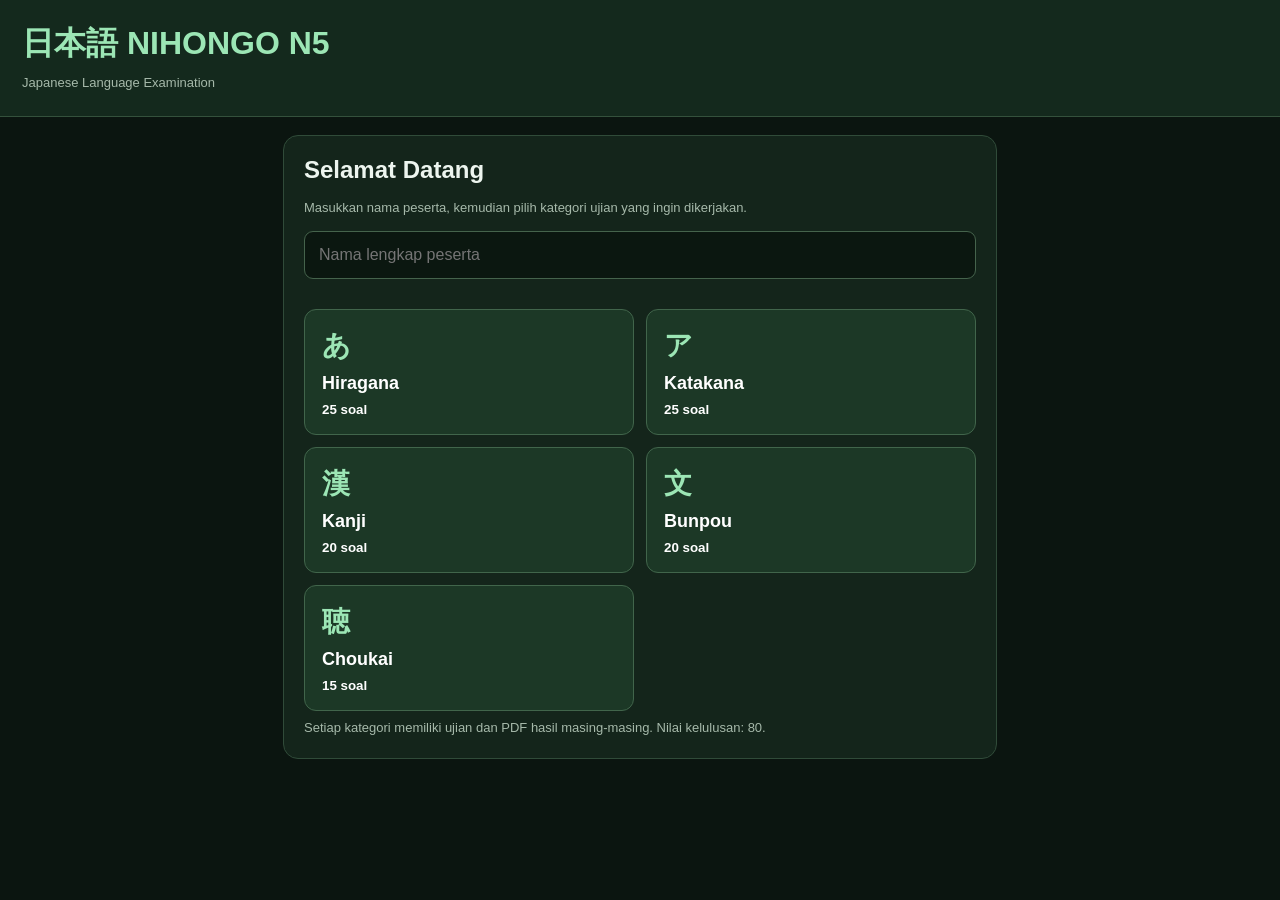
==== commit cb4431d7: "Update print statement from 'Hello' to 'Goodbye'" ====
--- a/index.html
+++ b/index.html
@@ -3,195 +3,143 @@
 <html lang="id">
 <head>
 <meta charset="UTF-8">
-<meta name="viewport" content="width=device-width, initial-scale=1.0">
-<title>Nihongo N5 - Examination</title>
+<meta name="viewport" content="width=device-width, initial-scale=1">
+<title>Nihongo N5 Examination</title>
 <style>
 *{box-sizing:border-box;margin:0;padding:0}
-body{font-family:Arial,sans-serif;background:#0b1511;color:#edf5ef;min-height:100vh}
-header{padding:22px 18px;background:#10251b;border-bottom:1px solid #284536}
-header h1{color:#9ce6b5;font-size:24px}
-header p{color:#9aafa2;font-size:13px;margin-top:6px}
-main{max-width:750px;margin:auto;padding:20px}
-.card{background:#13251c;border:1px solid #294435;border-radius:16px;padding:20px;margin-bottom:18px}
-h2{font-size:20px;margin-bottom:14px}
-input{width:100%;padding:14px;border-radius:9px;border:1px solid #42604d;background:#0b1710;color:white;font-size:16px;margin:10px 0}
-button{border:0;padding:13px 18px;border-radius:9px;background:#62c888;color:#092014;font-weight:bold;font-size:14px;cursor:pointer}
+body{background:#0b1510;color:#edf5ef;font-family:Arial,sans-serif}
+header{padding:22px;background:#14291d;border-bottom:1px solid #34513c}
+header h1{color:#9ce6b5}
+header p,.muted{color:#a6b9aa;font-size:13px;margin-top:7px;line-height:1.6}
+main{max-width:750px;margin:auto;padding:18px}
+.card{background:#14251b;border:1px solid #304b39;border-radius:15px;padding:20px;margin-bottom:16px}
+h2{margin-bottom:14px}
+input{width:100%;padding:14px;border-radius:9px;border:1px solid #45634c;background:#0b1710;color:white;font-size:16px;margin:12px 0}
+button{padding:13px 17px;border:0;border-radius:9px;background:#65cf8b;color:#092014;font-weight:bold;cursor:pointer}
 button:disabled{opacity:.5}
-button.secondary{background:#294536;color:white}
-button:active{transform:scale(.98)}
+.secondary{background:#304b39;color:white}
+.grid{display:grid;grid-template-columns:1fr 1fr;gap:12px;margin-top:18px}
+.category{background:#1c3826;color:white;border:1px solid #41654b;text-align:left;padding:17px;border-radius:12px}
+.category strong{display:block;font-size:18px;margin:8px 0}
+.symbol{font-size:28px;color:#9ce6b5}
 .hidden{display:none!important}
-.muted{color:#a9bbae;font-size:13px;line-height:1.6}
-.progress{height:7px;background:#263c2e;border-radius:10px;margin:14px 0;overflow:hidden}
-.progress div{height:100%;background:#62c888;width:0;transition:.2s}
-.option{display:block;padding:14px;border:1px solid #36513f;border-radius:10px;margin:10px 0;cursor:pointer}
-.option:has(input:checked){border-color:#62c888;background:#1b3b29}
-.option input{width:auto;margin-right:9px}
-.question{font-size:19px;line-height:1.6;margin:18px 0}
-.actions{display:flex;gap:10px;justify-content:space-between;margin-top:20px}
+.progress{height:7px;background:#304b39;border-radius:10px;margin:15px 0}
+.progress div{height:100%;background:#65cf8b;width:0;border-radius:10px}
+.question{font-size:22px;line-height:1.6;margin:22px 0}
+.option{display:block;border:1px solid #405c48;padding:14px;border-radius:9px;margin:9px 0;cursor:pointer}
+.option:has(input:checked){background:#20432d;border-color:#65cf8b}
+.option input{width:auto;margin:0 10px 0 0}
+.actions{display:flex;gap:10px;margin-top:20px}
 .actions button{flex:1}
-.stat{display:grid;grid-template-columns:1fr 1fr;gap:10px;margin:18px 0}
-.stat div{background:#1c3325;padding:16px;border-radius:10px}
-.stat strong{display:block;font-size:25px;color:#9ce6b5;margin-top:5px}
-#message{margin-top:14px;line-height:1.6}
-.success{color:#8ce6aa}
-.error{color:#ff9b9b}
-#certificate{background:#fff;color:#163522;padding:28px;text-align:center;border-radius:12px}
-#certificate h2{font-size:25px}
-#certificate .score{font-size:42px;font-weight:bold;margin:18px}
-@media print{
- body{background:white;color:black}
- header,#intro,#exam,#result button,#result .muted{display:none!important}
- #result{display:block!important}
- #certificate{display:block!important;border:5px double #285c3b}
-}
+.stat{font-size:32px;color:#9ce6b5;margin:12px 0}
+#status{line-height:1.7;margin-top:15px}
+@media(max-width:430px){.grid{grid-template-columns:1fr 1fr}.card{padding:16px}}
 </style>
 </head>
 <body>
 
 <header>
- <h1>日本語 Nihongo N5</h1>
- <p>Japanese Language Examination · Level N5</p>
+<h1>日本語 NIHONGO N5</h1>
+<p>Japanese Language Examination</p>
 </header>
 
 <main>
-<section id="intro" class="card">
- <h2>Ujian Bahasa Jepang N5</h2>
- <p class="muted">
- Uji kemampuan bahasa Jepangmu melalui lima kategori ujian.
- Hasil akan dikoreksi otomatis dan dikirim ke Google Drive.
- </p>
- <br>
- <label>Nama peserta</label>
- <input id="studentName" placeholder="Masukkan nama lengkap">
- <div class="stat">
-  <div><span class="muted">Jumlah soal</span><strong>105</strong></div>
-  <div><span class="muted">Nilai kelulusan</span><strong>80</strong></div>
- </div>
- <p class="muted">
- Hiragana: 25 soal · Katakana: 25 soal · Kanji: 20 soal
- <br>Bunpou: 20 soal · Choukai: 15 soal
- </p>
- <br>
- <button onclick="startExam()">Mulai Ujian →</button>
+
+<section id="home" class="card">
+<h2>Selamat Datang</h2>
+<p class="muted">Masukkan nama peserta, kemudian pilih kategori ujian yang ingin dikerjakan.</p>
+<input id="studentName" placeholder="Nama lengkap peserta">
+
+<div class="grid">
+<button class="category" onclick="startExam('Hiragana')">
+<span class="symbol">あ</span>
+<strong>Hiragana</strong>
+25 soal
+</button>
+<button class="category" onclick="startExam('Katakana')">
+<span class="symbol">ア</span>
+<strong>Katakana</strong>
+25 soal
+</button>
+<button class="category" onclick="startExam('Kanji')">
+<span class="symbol">漢</span>
+<strong>Kanji</strong>
+20 soal
+</button>
+<button class="category" onclick="startExam('Bunpou')">
+<span class="symbol">文</span>
+<strong>Bunpou</strong>
+20 soal
+</button>
+<button class="category" onclick="startExam('Choukai')">
+<span class="symbol">聴</span>
+<strong>Choukai</strong>
+15 soal
+</button>
+</div>
+<p class="muted">Setiap kategori memiliki ujian dan PDF hasil masing-masing. Nilai kelulusan: 80.</p>
 </section>
 
 <section id="exam" class="card hidden">
- <div class="muted" id="category">Kategori</div>
- <div class="progress"><div id="progressBar"></div></div>
- <div class="muted" id="counter">Soal 1 / 105</div>
- <div class="question" id="question"></div>
- <div id="options"></div>
- <div class="actions">
-  <button class="secondary" onclick="previousQuestion()">Sebelumnya</button>
-  <button id="nextButton" onclick="nextQuestion()">Berikutnya</button>
- </div>
- <p class="muted" id="listenHint"></p>
+<p class="muted" id="categoryTitle"></p>
+<div class="progress"><div id="progressBar"></div></div>
+<p class="muted" id="counter"></p>
+<div class="question" id="question"></div>
+<div id="options"></div>
+<div id="audioArea"></div>
+<div class="actions">
+<button class="secondary" onclick="previousQuestion()">Kembali</button>
+<button id="nextButton" onclick="nextQuestion()">Berikutnya</button>
+</div>
 </section>
 
 <section id="result" class="card hidden">
- <h2>Hasil Ujian</h2>
- <div id="certificate">
-  <h2>日本語能力試験 N5</h2>
-  <p>HASIL UJIAN BAHASA JEPANG</p>
-  <br>
-  <p>Nama peserta:</p>
-  <h2 id="resultName"></h2>
-  <p>Nilai akhir</p>
-  <div class="score" id="finalScore">0</div>
-  <h2 id="passStatus"></h2>
-  <p id="resultDate"></p>
-  <br>
-  <p>日本語の勉強を頑張ってください。</p>
-  <p>Terus semangat belajar bahasa Jepang!</p>
- </div>
- <br>
- <div id="breakdown"></div>
- <p id="message" class="muted">Mengirim hasil ujian ke Google Drive...</p>
- <br>
- <button onclick="window.print()">Cetak hasil / Simpan PDF</button>
- <button class="secondary" onclick="location.reload()">Kembali</button>
+<h2>Hasil Ujian</h2>
+<p id="resultCategory" class="muted"></p>
+<div class="stat" id="score"></div>
+<h2 id="passStatus"></h2>
+<p id="resultName"></p>
+<p id="resultDate" class="muted"></p>
+<div id="breakdown" class="muted"></div>
+<p id="status"></p>
+<br>
+<button onclick="window.print()">Cetak Hasil</button>
+<button class="secondary" onclick="location.reload()">Kembali ke Menu</button>
 </section>
+
 </main>
 
 <script>
-const API_URL = "https://script.google.com/macros/s/AKfycbzwS2tgXZ_F53cb4sMJjSzx-i29Tzzmlg8G-Zwo8VepQREmer2jZxUY_Fexu7rPVxUD/exec";
-
-const bank = {
-"Hiragana":[
-["あ","a","i","u","e"],["い","i","a","o","u"],
-["う","u","e","a","o"],["え","e","i","u","a"],
-["お","o","a","i","u"],["か","ka","ki","ku","ke"],
-["き","ki","ka","ku","ko"],["く","ku","ke","ki","ka"],
-["け","ke","ko","ka","ku"],["こ","ko","ka","ki","ku"],
-["さ","sa","shi","su","se"],["し","shi","sa","su","so"],
-["す","su","se","shi","sa"],["せ","se","so","sa","su"],
-["そ","so","sa","shi","su"],["た","ta","chi","tsu","te"],
-["ち","chi","ta","tsu","to"],["つ","tsu","te","chi","ta"],
-["て","te","to","ta","tsu"],["と","to","ta","chi","tsu"],
-["な","na","ni","nu","ne"],["に","ni","na","nu","no"],
-["ぬ","nu","ne","ni","na"],["ね","ne","no","na","nu"],
-["の","no","na","ni","nu"]
+const API_URL="https://script.google.com/macros/s/AKfycbzwS2tgXZ_F53cb4sMJjSzx-i29Tzzmlg8G-Zwo8VepQREmer2jZxUY_Fexu7rPVxUD/exec";
+
+const bank={
+Hiragana:[
+["あ","a","i","u","e"],["い","i","a","o","u"],["う","u","e","a","o"],["え","e","i","u","a"],["お","o","a","i","u"],
+["か","ka","ki","ku","ke"],["き","ki","ka","ku","ko"],["く","ku","ke","ki","ka"],["け","ke","ko","ka","ku"],["こ","ko","ka","ki","ku"],
+["さ","sa","shi","su","se"],["し","shi","sa","su","so"],["す","su","se","shi","sa"],["せ","se","so","sa","su"],["そ","so","sa","shi","su"],
+["た","ta","chi","tsu","te"],["ち","chi","ta","tsu","to"],["つ","tsu","te","chi","ta"],["て","te","to","ta","tsu"],["と","to","ta","chi","tsu"],
+["な","na","ni","nu","ne"],["に","ni","na","nu","no"],["ぬ","nu","ne","ni","na"],["ね","ne","no","na","nu"],["の","no","na","ni","nu"]
 ],
-"Katakana":[
-["ア","a","i","u","e"],["イ","i","a","o","u"],
-["ウ","u","e","a","o"],["エ","e","i","u","a"],
-["オ","o","a","i","u"],["カ","ka","ki","ku","ke"],
-["キ","ki","ka","ku","ko"],["ク","ku","ke","ki","ka"],
-["ケ","ke","ko","ka","ku"],["コ","ko","ka","ki","ku"],
-["サ","sa","shi","su","se"],["シ","shi","sa","su","so"],
-["ス","su","se","shi","sa"],["セ","se","so","sa","su"],
-["ソ","so","sa","shi","su"],["タ","ta","chi","tsu","te"],
-["チ","chi","ta","tsu","to"],["ツ","tsu","te","chi","ta"],
-["テ","te","to","ta","tsu"],["ト","to","ta","chi","tsu"],
-["ナ","na","ni","nu","ne"],["ニ","ni","na","nu","no"],
-["ヌ","nu","ne","ni","na"],["ネ","ne","no","na","nu"],
-["ノ","no","na","ni","nu"]
+Katakana:[
+["ア","a","i","u","e"],["イ","i","a","o","u"],["ウ","u","e","a","o"],["エ","e","i","u","a"],["オ","o","a","i","u"],
+["カ","ka","ki","ku","ke"],["キ","ki","ka","ku","ko"],["ク","ku","ke","ki","ka"],["ケ","ke","ko","ka","ku"],["コ","ko","ka","ki","ku"],
+["サ","sa","shi","su","se"],["シ","shi","sa","su","so"],["ス","su","se","shi","sa"],["セ","se","so","sa","su"],["ソ","so","sa","shi","su"],
+["タ","ta","chi","tsu","te"],["チ","chi","ta","tsu","to"],["ツ","tsu","te","chi","ta"],["テ","te","to","ta","tsu"],["ト","to","ta","chi","tsu"],
+["ナ","na","ni","nu","ne"],["ニ","ni","na","nu","no"],["ヌ","nu","ne","ni","na"],["ネ","ne","no","na","nu"],["ノ","no","na","ni","nu"]
 ],
-"Kanji":[
-["山","やま","かわ","そら","うみ"],
-["川","かわ","やま","あめ","はな"],
-["水","みず","ひ","き","つち"],
-["火","ひ","みず","つき","やま"],
-["木","き","いし","みず","はな"],
-["人","ひと","いぬ","ねこ","とり"],
-["日","ひ","つき","やま","かわ"],
-["月","つき","ひ","ほし","そら"],
-["大","おおきい","ちいさい","ながい","みじかい"],
-["小","ちいさい","おおきい","たかい","やすい"],
-["上","うえ","した","まえ","うしろ"],
-["下","した","うえ","なか","そと"],
-["中","なか","そと","うえ","した"],
-["本","ほん","かみ","まど","くるま"],
-["車","くるま","でんしゃ","じてんしゃ","ひこうき"],
-["学校","がっこう","びょういん","ぎんこう","えき"],
-["先生","せんせい","がくせい","ともだち","かいしゃいん"],
-["学生","がくせい","せんせい","いしゃ","せんしゅ"],
-["電車","でんしゃ","じてんしゃ","くるま","ひこうき"],
-["名前","なまえ","じゅうしょ","でんわ","くに"]
+Kanji:[
+["山","やま","かわ","そら","うみ"],["川","かわ","やま","あめ","はな"],["水","みず","ひ","き","つち"],["火","ひ","みず","つき","やま"],["木","き","いし","みず","はな"],
+["人","ひと","いぬ","ねこ","とり"],["日","ひ","つき","やま","かわ"],["月","つき","ひ","ほし","そら"],["大","おおきい","ちいさい","ながい","みじかい"],["小","ちいさい","おおきい","たかい","やすい"],
+["上","うえ","した","まえ","うしろ"],["下","した","うえ","なか","そと"],["中","なか","そと","うえ","した"],["本","ほん","かみ","まど","くるま"],["車","くるま","でんしゃ","じてんしゃ","ひこうき"],
+["学校","がっこう","びょういん","ぎんこう","えき"],["先生","せんせい","がくせい","ともだち","かいしゃいん"],["学生","がくせい","せんせい","いしゃ","せんしゅ"],["電車","でんしゃ","じてんしゃ","くるま","ひこうき"],["名前","なまえ","じゅうしょ","でんわ","くに"]
 ],
-"Bunpou":[
-["私は学生___。","です","ます","ある","いる"],
-["毎日学校___行きます。","へ","を","が","で"],
-["水___飲みます。","を","に","へ","が"],
-["これは私___本です。","の","に","で","へ"],
-["昨日学校___行きました。","へ","を","が","の"],
-["猫___います。","が","を","へ","で"],
-["日本語___勉強します。","を","に","へ","が"],
-["七時___起きます。","に","を","で","が"],
-["友達___映画を見ます。","と","を","へ","の"],
-["学校___勉強します。","で","に","を","へ"],
-["昨日は暑く___。","なかったです","ありません","ないです","でしたない"],
-["これはおいしい___です。","食べ物","食べる","食べて","食べ"],
-["ご飯を食べて___。","ください","でした","ます","ある"],
-["日本へ行ったこと___あります。","が","を","へ","で"],
-["本を読む___が好きです。","こと","もの","ところ","ため"],
-["雨が降っています___、出かけません。","から","まで","しか","でも"],
-["学校へ行く___、友達に会います。","前に","あとで","ながら","だけ"],
-["ご飯を食べた___、勉強します。","あとで","前に","まで","から"],
-["これは私___かばんです。","の","を","に","で"],
-["日本語が上手に___たいです。","なり","する","ある","いる"]
+Bunpou:[
+["私は学生___。","です","ます","ある","いる"],["毎日学校___行きます。","へ","を","が","で"],["水___飲みます。","を","に","へ","が"],["これは私___本です。","の","に","で","へ"],["昨日学校___行きました。","へ","を","が","の"],
+["猫___います。","が","を","へ","で"],["日本語___勉強します。","を","に","へ","が"],["七時___起きます。","に","を","で","が"],["友達___映画を見ます。","と","を","へ","の"],["学校___勉強します。","で","に","を","へ"],
+["昨日は暑く___。","なかったです","ありません","ないです","でしたない"],["これはおいしい___です。","食べ物","食べる","食べて","食べ"],["ご飯を食べて___。","ください","でした","ます","ある"],["日本へ行ったこと___あります。","が","を","へ","で"],["本を読む___が好きです。","こと","もの","ところ","ため"],
+["雨が降っています___、出かけません。","から","まで","しか","でも"],["学校へ行く___、友達に会います。","前に","あとで","ながら","だけ"],["ご飯を食べた___、勉強します。","あとで","前に","まで","から"],["これは私___かばんです。","の","を","に","で"],["日本語が上手に___たいです。","なり","する","ある","いる"]
 ],
-"Choukai":[
+Choukai:[
 ["おはようございます。何時ですか。","午前七時です","午後七時です","午前九時です","午後九時です"],
 ["今日は何曜日ですか。月曜日です。","月曜日","火曜日","水曜日","木曜日"],
 ["これはいくらですか。100円です。","100円","200円","300円","500円"],
@@ -210,51 +158,52 @@
 ]
 };
 
-let questions=[],answers=[],index=0,finished=false;
-const categoryNames=Object.keys(bank);
-
-function shuffle(arr){
- let a=[...arr];
+let currentCategory="";
+let questions=[];
+let answers=[];
+let index=0;
+let sending=false;
+
+function shuffle(array){
+ const a=[...array];
  for(let i=a.length-1;i>0;i--){
-  let j=Math.floor(Math.random()*(i+1));
+  const j=Math.floor(Math.random()*(i+1));
   [a[i],a[j]]=[a[j],a[i]];
  }
  return a;
 }
 
-function startExam(){
+function startExam(category){
  const name=document.getElementById("studentName").value.trim();
- if(!name){alert("Masukkan nama terlebih dahulu.");return;}
- questions=[];
- categoryNames.forEach(category=>{
-  shuffle(bank[category]).forEach(q=>{
-   questions.push({
-    category,
-    question:q[0],
-    answer:q[1],
-    options:shuffle(q.slice(1))
-   });
-  });
- });
- // Jumlah soal bank saat ini 105.
+ if(!name){alert("Masukkan nama peserta dahulu.");return;}
+
+ currentCategory=category;
+ questions=shuffle(bank[category]).map(q=>({
+  question:q[0],
+  answer:q[1],
+  options:shuffle(q.slice(1))
+ }));
  answers=Array(questions.length).fill(null);
  index=0;
- document.getElementById("intro").classList.add("hidden");
+ sending=false;
+
+ document.getElementById("home").classList.add("hidden");
  document.getElementById("exam").classList.remove("hidden");
  showQuestion();
 }
 
 function showQuestion(){
  const q=questions[index];
- document.getElementById("category").textContent=q.category;
+ document.getElementById("categoryTitle").textContent=currentCategory;
  document.getElementById("counter").textContent=
-  `Soal ${index+1} / ${questions.length}`;
+  `Soal ${index+1} dari ${questions.length}`;
  document.getElementById("progressBar").style.width=
   ((index+1)/questions.length*100)+"%";
  document.getElementById("question").textContent=q.question;
 
- const options=document.getElementById("options");
- options.innerHTML="";
+ const area=document.getElementById("options");
+ area.innerHTML="";
+
  q.options.forEach(option=>{
   const label=document.createElement("label");
   label.className="option";
@@ -263,28 +212,28 @@
   radio.name="answer";
   radio.value=option;
   radio.checked=answers[index]===option;
-  radio.addEventListener("change",()=>answers[index]=option);
-  label.appendChild(radio);
-  label.appendChild(document.createTextNode(option));
-  options.appendChild(label);
+  radio.onchange=()=>answers[index]=option;
+  label.append(radio,document.createTextNode(option));
+  area.appendChild(label);
  });
 
- const hint=document.getElementById("listenHint");
- hint.textContent="";
- if(q.category==="Choukai"){
-  const btn=document.createElement("button");
-  btn.className="secondary";
-  btn.textContent="🔊 Dengarkan audio";
-  btn.onclick=()=>speak(q.question);
-  hint.appendChild(btn);
- }
+ const audioArea=document.getElementById("audioArea");
+ audioArea.innerHTML="";
+ if(currentCategory==="Choukai"){
+  const button=document.createElement("button");
+  button.className="secondary";
+  button.textContent="🔊 Dengarkan";
+  button.onclick=()=>speak(q.question);
+  audioArea.appendChild(button);
+ }
+
  document.getElementById("nextButton").textContent=
-  index===questions.length-1?"Selesaikan Ujian":"Berikutnya";
+  index===questions.length-1?"Selesai Ujian":"Berikutnya";
 }
 
 function speak(text){
- if(!("speechSynthesis" in window)){
-  alert("Browser tidak mendukung audio.");
+ if(!window.speechSynthesis){
+  alert("Audio tidak didukung browser.");
   return;
  }
  speechSynthesis.cancel();
@@ -300,86 +249,76 @@
 
 function nextQuestion(){
  if(index<questions.length-1){
-  index++;showQuestion();
+  index++;
+  showQuestion();
  }else{
-  if(answers.includes(null)){
-   if(!confirm("Masih ada soal yang belum dijawab. Tetap selesaikan?"))return;
-  }
   finishExam();
  }
 }
 
 async function finishExam(){
- if(finished)return;
- finished=true;
-
+ if(sending)return;
+ sending=true;
+
+ const name=document.getElementById("studentName").value.trim();
  let correct=0;
- const categories={};
- const details=[];
-
- categoryNames.forEach(c=>{
-  categories[c]={correct:0,total:questions.filter(q=>q.category===c).length};
- });
-
- questions.forEach((q,i)=>{
+ const details=questions.map((q,i)=>{
   const isCorrect=answers[i]===q.answer;
-  if(isCorrect){
-   correct++;
-   categories[q.category].correct++;
-  }
-  details.push({
+  if(isCorrect)correct++;
+  return {
    question:q.question,
    answer:answers[i]||"Tidak dijawab",
    correct:q.answer,
    isCorrect
-  });
+  };
  });
 
- const score=Math.round(correct/questions.length*100);
+ const total=questions.length;
+ const score=Math.round(correct/total*100);
  const passed=score>=80;
- const name=document.getElementById("studentName").value.trim();
+
+ const data={
+  name:name,
+  category:currentCategory,
+  score:score,
+  total:total,
+  correct:correct,
+  status:passed?"LULUS":"BELUM LULUS",
+  categories:{
+   [currentCategory]:{correct:correct,total:total}
+  },
+  details:details
+ };
 
  document.getElementById("exam").classList.add("hidden");
  document.getElementById("result").classList.remove("hidden");
- document.getElementById("resultName").textContent=name;
- document.getElementById("finalScore").textContent=score;
+ document.getElementById("resultCategory").textContent=
+  "Kategori: "+currentCategory;
+ document.getElementById("score").textContent=score+"/100";
  document.getElementById("passStatus").textContent=
-  passed?"合格 - LULUS":"不合格 - BELUM LULUS";
+  passed?"LULUS":"BELUM LULUS";
  document.getElementById("passStatus").style.color=
-  passed?"#20834b":"#b33b3b";
+  passed?"#8ce6aa":"#ff9999";
+ document.getElementById("resultName").textContent="Nama: "+name;
  document.getElementById("resultDate").textContent=
   new Date().toLocaleString("id-ID");
-
- let breakdown="<h2>Rincian Nilai</h2>";
- Object.keys(categories).forEach(c=>{
-  breakdown+=`<p>${c}: ${categories[c].correct}/${categories[c].total}</p>`;
- });
- document.getElementById("breakdown").innerHTML=breakdown;
-
- await sendResult({
-  name,
-  score,
-  total:questions.length,
-  correct,
-  status:passed?"LULUS":"BELUM LULUS",
-  categories,
-  details
- });
+ document.getElementById("breakdown").textContent=
+  `Jawaban benar: ${correct} dari ${total} soal.`;
+
+ await sendResult(data);
 }
 
 async function sendResult(data){
- const message=document.getElementById("message");
+ const status=document.getElementById("status");
 
  if(!API_URL.startsWith("https://script.google.com/")){
-  message.innerHTML='<span class="error">URL Apps Script belum dipasang. Hasil belum terkirim.</span>';
+  status.textContent="URL Apps Script belum dipasang. Hasil belum dikirim.";
   return;
  }
 
- message.textContent="Sedang mengirim hasil ke Google Drive...";
+ status.textContent="Mengirim hasil ke Google Drive...";
 
  try{
-  // no-cors membuat browser tidak dapat membaca balasan server.
-  // Pengiriman ini tidak bisa memastikan file berhasil dibuat.
   await fetch(API_URL,{
    method:"POST",
    mode:"no-cors",
@@ -387,12 +326,11 @@
    body:JSON.stringify(data)
   });
 
-  message.innerHTML=
-   '<span class="success">Permintaan pengiriman sudah dikirim. Periksa folder Google Drive untuk memastikan PDF tersimpan.</span>';
+  status.textContent=
+   "Permintaan pengiriman sudah dikirim. Periksa folder Google Drive untuk memastikan PDF tersimpan.";
+
  }catch(error){
-  message.innerHTML=
-   '<span class="error">Pengiriman gagal. Periksa koneksi internet dan URL Apps Script.</span>';
-  finished=false;
+  status.textContent="Pengiriman gagal. Periksa koneksi dan URL Apps Script.";
  }
 }
 </script>
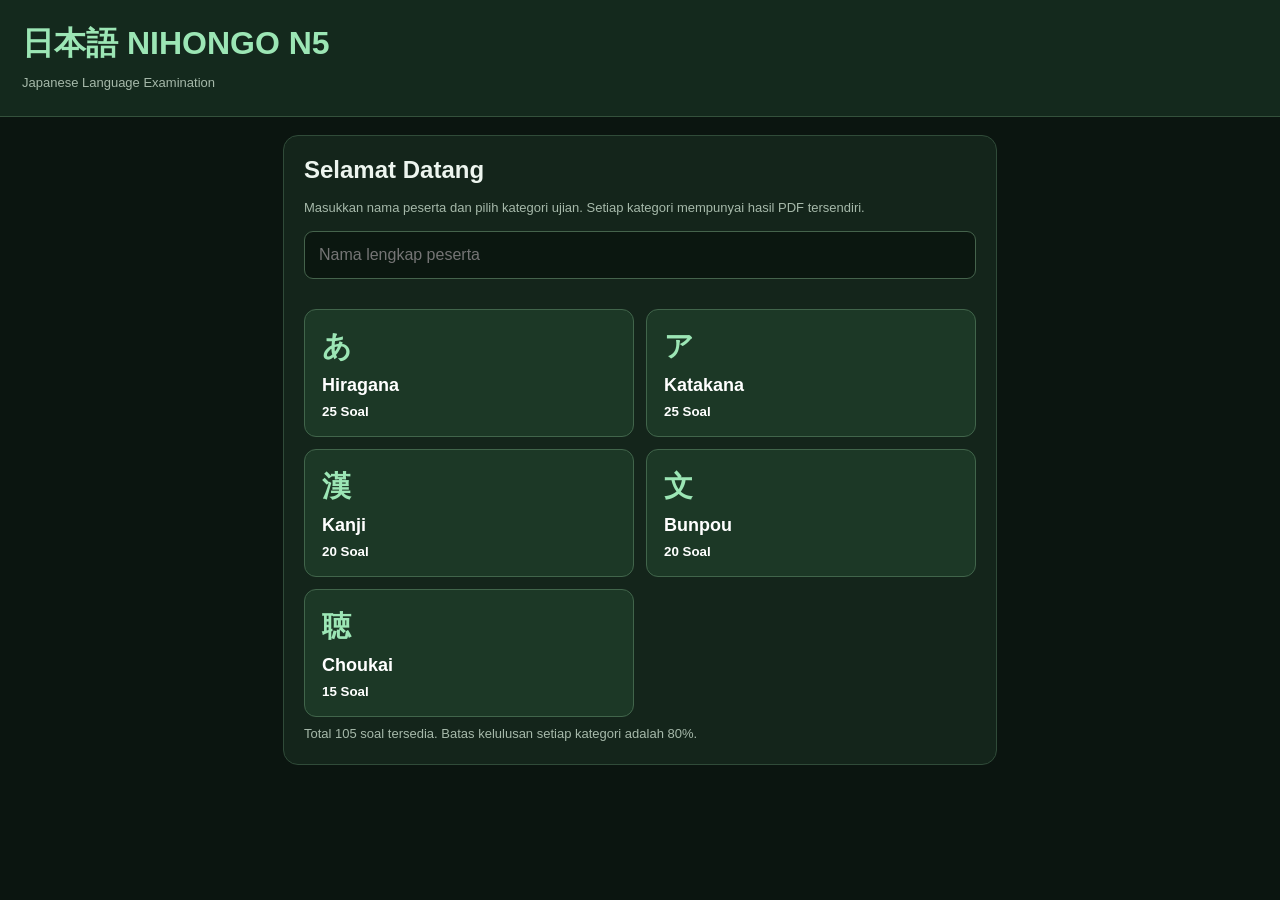
==== commit b7c9bb92: "Update index.html" ====
--- a/index.html
+++ b/index.html
@@ -5,37 +5,100 @@
 <meta charset="UTF-8">
 <meta name="viewport" content="width=device-width, initial-scale=1">
 <title>Nihongo N5 Examination</title>
+
 <style>
 *{box-sizing:border-box;margin:0;padding:0}
-body{background:#0b1510;color:#edf5ef;font-family:Arial,sans-serif}
-header{padding:22px;background:#14291d;border-bottom:1px solid #34513c}
+body{
+ background:#0b1510;color:#edf5ef;
+ font-family:Arial,sans-serif;min-height:100vh
+}
+header{
+ background:#14291d;padding:22px;
+ border-bottom:1px solid #34513c
+}
 header h1{color:#9ce6b5}
-header p,.muted{color:#a6b9aa;font-size:13px;margin-top:7px;line-height:1.6}
+header p,.muted{
+ color:#a6b9aa;font-size:13px;
+ margin-top:7px;line-height:1.6
+}
 main{max-width:750px;margin:auto;padding:18px}
-.card{background:#14251b;border:1px solid #304b39;border-radius:15px;padding:20px;margin-bottom:16px}
+.card{
+ background:#14251b;border:1px solid #304b39;
+ border-radius:15px;padding:20px;margin-bottom:16px
+}
 h2{margin-bottom:14px}
-input{width:100%;padding:14px;border-radius:9px;border:1px solid #45634c;background:#0b1710;color:white;font-size:16px;margin:12px 0}
-button{padding:13px 17px;border:0;border-radius:9px;background:#65cf8b;color:#092014;font-weight:bold;cursor:pointer}
-button:disabled{opacity:.5}
+input{
+ width:100%;padding:14px;border-radius:9px;
+ border:1px solid #45634c;background:#0b1710;
+ color:white;font-size:16px;margin:12px 0
+}
+button{
+ padding:13px 17px;border:0;border-radius:9px;
+ background:#65cf8b;color:#092014;
+ font-weight:bold;cursor:pointer
+}
+button:disabled{opacity:.5;cursor:not-allowed}
 .secondary{background:#304b39;color:white}
-.grid{display:grid;grid-template-columns:1fr 1fr;gap:12px;margin-top:18px}
-.category{background:#1c3826;color:white;border:1px solid #41654b;text-align:left;padding:17px;border-radius:12px}
+.grid{
+ display:grid;grid-template-columns:1fr 1fr;
+ gap:12px;margin-top:18px
+}
+.category{
+ background:#1c3826;color:white;
+ border:1px solid #41654b;text-align:left;
+ padding:17px;border-radius:12px
+}
 .category strong{display:block;font-size:18px;margin:8px 0}
-.symbol{font-size:28px;color:#9ce6b5}
+.symbol{font-size:29px;color:#9ce6b5}
 .hidden{display:none!important}
-.progress{height:7px;background:#304b39;border-radius:10px;margin:15px 0}
-.progress div{height:100%;background:#65cf8b;width:0;border-radius:10px}
-.question{font-size:22px;line-height:1.6;margin:22px 0}
-.option{display:block;border:1px solid #405c48;padding:14px;border-radius:9px;margin:9px 0;cursor:pointer}
-.option:has(input:checked){background:#20432d;border-color:#65cf8b}
+.progress{
+ height:7px;background:#304b39;
+ border-radius:10px;margin:15px 0
+}
+.progress div{
+ height:100%;background:#65cf8b;
+ width:0;border-radius:10px
+}
+.question{
+ font-size:22px;line-height:1.6;margin:22px 0
+}
+.option{
+ display:block;border:1px solid #405c48;
+ padding:14px;border-radius:9px;
+ margin:9px 0;cursor:pointer
+}
+.option:has(input:checked){
+ background:#20432d;border-color:#65cf8b
+}
 .option input{width:auto;margin:0 10px 0 0}
 .actions{display:flex;gap:10px;margin-top:20px}
 .actions button{flex:1}
-.stat{font-size:32px;color:#9ce6b5;margin:12px 0}
-#status{line-height:1.7;margin-top:15px}
-@media(max-width:430px){.grid{grid-template-columns:1fr 1fr}.card{padding:16px}}
+.stat{
+ font-size:34px;color:#9ce6b5;margin:14px 0
+}
+#status{line-height:1.7;margin:15px 0}
+#sendButton{
+ width:100%;padding:16px;
+ background:#65cf8b;font-size:15px
+}
+#certificate{
+ background:white;color:#183b27;
+ padding:25px;border-radius:10px;text-align:center
+}
+@media(max-width:430px){
+ .grid{grid-template-columns:1fr 1fr}
+ .card{padding:16px}
+}
+@media print{
+ body{background:white;color:black}
+ header,#home,#exam,#sendButton,
+ #status,.no-print{display:none!important}
+ #result{display:block!important;background:white;border:0}
+ #certificate{border:4px double #183b27}
+}
 </style>
 </head>
+
 <body>
 
 <header>
@@ -45,100 +108,215 @@
 
 <main>
 
+<!-- MENU -->
 <section id="home" class="card">
 <h2>Selamat Datang</h2>
-<p class="muted">Masukkan nama peserta, kemudian pilih kategori ujian yang ingin dikerjakan.</p>
+<p class="muted">
+Masukkan nama peserta dan pilih kategori ujian.
+Setiap kategori mempunyai hasil PDF tersendiri.
+</p>
+
 <input id="studentName" placeholder="Nama lengkap peserta">
 
 <div class="grid">
+
 <button class="category" onclick="startExam('Hiragana')">
 <span class="symbol">あ</span>
 <strong>Hiragana</strong>
-25 soal
+25 Soal
 </button>
+
 <button class="category" onclick="startExam('Katakana')">
 <span class="symbol">ア</span>
 <strong>Katakana</strong>
-25 soal
+25 Soal
 </button>
+
 <button class="category" onclick="startExam('Kanji')">
 <span class="symbol">漢</span>
 <strong>Kanji</strong>
-20 soal
+20 Soal
 </button>
+
 <button class="category" onclick="startExam('Bunpou')">
 <span class="symbol">文</span>
 <strong>Bunpou</strong>
-20 soal
+20 Soal
 </button>
+
 <button class="category" onclick="startExam('Choukai')">
 <span class="symbol">聴</span>
 <strong>Choukai</strong>
-15 soal
+15 Soal
 </button>
+
 </div>
-<p class="muted">Setiap kategori memiliki ujian dan PDF hasil masing-masing. Nilai kelulusan: 80.</p>
+
+<p class="muted">
+Total 105 soal tersedia. Batas kelulusan setiap kategori adalah 80%.
+</p>
 </section>
 
+<!-- EXAM -->
 <section id="exam" class="card hidden">
+
 <p class="muted" id="categoryTitle"></p>
-<div class="progress"><div id="progressBar"></div></div>
+
+<div class="progress">
+<div id="progressBar"></div>
+</div>
+
 <p class="muted" id="counter"></p>
+
 <div class="question" id="question"></div>
+
 <div id="options"></div>
 <div id="audioArea"></div>
+
 <div class="actions">
 <button class="secondary" onclick="previousQuestion()">Kembali</button>
 <button id="nextButton" onclick="nextQuestion()">Berikutnya</button>
 </div>
+
 </section>
 
+<!-- RESULT -->
 <section id="result" class="card hidden">
-<h2>Hasil Ujian</h2>
-<p id="resultCategory" class="muted"></p>
+
+<div id="certificate">
+<h2>日本語能力試験 N5</h2>
+<p>HASIL UJIAN BAHASA JEPANG</p>
+<br>
+
+<p>Nama peserta:</p>
+<h2 id="resultName"></h2>
+
+<p id="resultCategory"></p>
+
+<p>Nilai akhir:</p>
 <div class="stat" id="score"></div>
+
 <h2 id="passStatus"></h2>
-<p id="resultName"></p>
-<p id="resultDate" class="muted"></p>
+
+<p id="resultDate"></p>
+<br>
+<p>日本語の勉強を頑張ってください。</p>
+<p>Terus semangat belajar bahasa Jepang!</p>
+</div>
+
+<br>
 <div id="breakdown" class="muted"></div>
-<p id="status"></p>
-<br>
-<button onclick="window.print()">Cetak Hasil</button>
-<button class="secondary" onclick="location.reload()">Kembali ke Menu</button>
+
+<button id="sendButton" onclick="sendResultNow()">
+KIRIM HASIL KE GOOGLE DRIVE
+</button>
+
+<p id="status" class="muted">
+Ujian selesai. Tekan tombol untuk mengirim hasil.
+</p>
+
+<div class="actions no-print">
+<button class="secondary" onclick="window.print()">Cetak</button>
+<button class="secondary" onclick="location.reload()">Menu Utama</button>
+</div>
+
 </section>
 
 </main>
 
 <script>
+
+/* =====================================
+   GOOGLE APPS SCRIPT URL
+===================================== */
+
 const API_URL="https://script.google.com/macros/s/AKfycbzwS2tgXZ_F53cb4sMJjSzx-i29Tzzmlg8G-Zwo8VepQREmer2jZxUY_Fexu7rPVxUD/exec";
 
+
+/* =====================================
+   BANK SOAL
+===================================== */
+
 const bank={
+
 Hiragana:[
-["あ","a","i","u","e"],["い","i","a","o","u"],["う","u","e","a","o"],["え","e","i","u","a"],["お","o","a","i","u"],
-["か","ka","ki","ku","ke"],["き","ki","ka","ku","ko"],["く","ku","ke","ki","ka"],["け","ke","ko","ka","ku"],["こ","ko","ka","ki","ku"],
-["さ","sa","shi","su","se"],["し","shi","sa","su","so"],["す","su","se","shi","sa"],["せ","se","so","sa","su"],["そ","so","sa","shi","su"],
-["た","ta","chi","tsu","te"],["ち","chi","ta","tsu","to"],["つ","tsu","te","chi","ta"],["て","te","to","ta","tsu"],["と","to","ta","chi","tsu"],
-["な","na","ni","nu","ne"],["に","ni","na","nu","no"],["ぬ","nu","ne","ni","na"],["ね","ne","no","na","nu"],["の","no","na","ni","nu"]
+["あ","a","i","u","e"],["い","i","a","o","u"],
+["う","u","e","a","o"],["え","e","i","u","a"],
+["お","o","a","i","u"],["か","ka","ki","ku","ke"],
+["き","ki","ka","ku","ko"],["く","ku","ke","ki","ka"],
+["け","ke","ko","ka","ku"],["こ","ko","ka","ki","ku"],
+["さ","sa","shi","su","se"],["し","shi","sa","su","so"],
+["す","su","se","shi","sa"],["せ","se","so","sa","su"],
+["そ","so","sa","shi","su"],["た","ta","chi","tsu","te"],
+["ち","chi","ta","tsu","to"],["つ","tsu","te","chi","ta"],
+["て","te","to","ta","tsu"],["と","to","ta","chi","tsu"],
+["な","na","ni","nu","ne"],["に","ni","na","nu","no"],
+["ぬ","nu","ne","ni","na"],["ね","ne","no","na","nu"],
+["の","no","na","ni","nu"]
 ],
+
 Katakana:[
-["ア","a","i","u","e"],["イ","i","a","o","u"],["ウ","u","e","a","o"],["エ","e","i","u","a"],["オ","o","a","i","u"],
-["カ","ka","ki","ku","ke"],["キ","ki","ka","ku","ko"],["ク","ku","ke","ki","ka"],["ケ","ke","ko","ka","ku"],["コ","ko","ka","ki","ku"],
-["サ","sa","shi","su","se"],["シ","shi","sa","su","so"],["ス","su","se","shi","sa"],["セ","se","so","sa","su"],["ソ","so","sa","shi","su"],
-["タ","ta","chi","tsu","te"],["チ","chi","ta","tsu","to"],["ツ","tsu","te","chi","ta"],["テ","te","to","ta","tsu"],["ト","to","ta","chi","tsu"],
-["ナ","na","ni","nu","ne"],["ニ","ni","na","nu","no"],["ヌ","nu","ne","ni","na"],["ネ","ne","no","na","nu"],["ノ","no","na","ni","nu"]
+["ア","a","i","u","e"],["イ","i","a","o","u"],
+["ウ","u","e","a","o"],["エ","e","i","u","a"],
+["オ","o","a","i","u"],["カ","ka","ki","ku","ke"],
+["キ","ki","ka","ku","ko"],["ク","ku","ke","ki","ka"],
+["ケ","ke","ko","ka","ku"],["コ","ko","ka","ki","ku"],
+["サ","sa","shi","su","se"],["シ","shi","sa","su","so"],
+["ス","su","se","shi","sa"],["セ","se","so","sa","su"],
+["ソ","so","sa","shi","su"],["タ","ta","chi","tsu","te"],
+["チ","chi","ta","tsu","to"],["ツ","tsu","te","chi","ta"],
+["テ","te","to","ta","tsu"],["ト","to","ta","chi","tsu"],
+["ナ","na","ni","nu","ne"],["ニ","ni","na","no","nu"],
+["ヌ","nu","ne","ni","na"],["ネ","ne","no","na","nu"],
+["ノ","no","na","ni","nu"]
 ],
+
 Kanji:[
-["山","やま","かわ","そら","うみ"],["川","かわ","やま","あめ","はな"],["水","みず","ひ","き","つち"],["火","ひ","みず","つき","やま"],["木","き","いし","みず","はな"],
-["人","ひと","いぬ","ねこ","とり"],["日","ひ","つき","やま","かわ"],["月","つき","ひ","ほし","そら"],["大","おおきい","ちいさい","ながい","みじかい"],["小","ちいさい","おおきい","たかい","やすい"],
-["上","うえ","した","まえ","うしろ"],["下","した","うえ","なか","そと"],["中","なか","そと","うえ","した"],["本","ほん","かみ","まど","くるま"],["車","くるま","でんしゃ","じてんしゃ","ひこうき"],
-["学校","がっこう","びょういん","ぎんこう","えき"],["先生","せんせい","がくせい","ともだち","かいしゃいん"],["学生","がくせい","せんせい","いしゃ","せんしゅ"],["電車","でんしゃ","じてんしゃ","くるま","ひこうき"],["名前","なまえ","じゅうしょ","でんわ","くに"]
+["山","やま","かわ","そら","うみ"],
+["川","かわ","やま","あめ","はな"],
+["水","みず","ひ","き","つち"],
+["火","ひ","みず","つき","やま"],
+["木","き","いし","みず","はな"],
+["人","ひと","いぬ","ねこ","とり"],
+["日","ひ","つき","やま","かわ"],
+["月","つき","ひ","ほし","そら"],
+["大","おおきい","ちいさい","ながい","みじかい"],
+["小","ちいさい","おおきい","たかい","やすい"],
+["上","うえ","した","まえ","うしろ"],
+["下","した","うえ","なか","そと"],
+["中","なか","そと","うえ","した"],
+["本","ほん","かみ","まど","くるま"],
+["車","くるま","でんしゃ","じてんしゃ","ひこうき"],
+["学校","がっこう","びょういん","ぎんこう","えき"],
+["先生","せんせい","がくせい","ともだち","かいしゃいん"],
+["学生","がくせい","せんせい","いしゃ","せんしゅ"],
+["電車","でんしゃ","じてんしゃ","くるま","ひこうき"],
+["名前","なまえ","じゅうしょ","でんわ","くに"]
 ],
+
 Bunpou:[
-["私は学生___。","です","ます","ある","いる"],["毎日学校___行きます。","へ","を","が","で"],["水___飲みます。","を","に","へ","が"],["これは私___本です。","の","に","で","へ"],["昨日学校___行きました。","へ","を","が","の"],
-["猫___います。","が","を","へ","で"],["日本語___勉強します。","を","に","へ","が"],["七時___起きます。","に","を","で","が"],["友達___映画を見ます。","と","を","へ","の"],["学校___勉強します。","で","に","を","へ"],
-["昨日は暑く___。","なかったです","ありません","ないです","でしたない"],["これはおいしい___です。","食べ物","食べる","食べて","食べ"],["ご飯を食べて___。","ください","でした","ます","ある"],["日本へ行ったこと___あります。","が","を","へ","で"],["本を読む___が好きです。","こと","もの","ところ","ため"],
-["雨が降っています___、出かけません。","から","まで","しか","でも"],["学校へ行く___、友達に会います。","前に","あとで","ながら","だけ"],["ご飯を食べた___、勉強します。","あとで","前に","まで","から"],["これは私___かばんです。","の","を","に","で"],["日本語が上手に___たいです。","なり","する","ある","いる"]
+["私は学生___。","です","ます","ある","いる"],
+["毎日学校___行きます。","へ","を","が","で"],
+["水___飲みます。","を","に","へ","が"],
+["これは私___本です。","の","に","で","へ"],
+["昨日学校___行きました。","へ","を","が","の"],
+["猫___います。","が","を","へ","で"],
+["日本語___勉強します。","を","に","へ","が"],
+["七時___起きます。","に","を","で","が"],
+["友達___映画を見ます。","と","を","へ","の"],
+["学校___勉強します。","で","に","を","へ"],
+["昨日は暑く___。","なかったです","ありません","ないです","でしたない"],
+["これはおいしい___です。","食べ物","食べる","食べて","食べ"],
+["ご飯を食べて___。","ください","でした","ます","ある"],
+["日本へ行ったこと___あります。","が","を","へ","で"],
+["本を読む___が好きです。","こと","もの","ところ","ため"],
+["雨が降っています___、出かけません。","から","まで","しか","でも"],
+["学校へ行く___、友達に会います。","前に","あとで","ながら","だけ"],
+["ご飯を食べた___、勉強します。","あとで","前に","まで","から"],
+["これは私___かばんです。","の","を","に","で"],
+["日本語が上手に___たいです。","なり","する","ある","いる"]
 ],
+
 Choukai:[
 ["おはようございます。何時ですか。","午前七時です","午後七時です","午前九時です","午後九時です"],
 ["今日は何曜日ですか。月曜日です。","月曜日","火曜日","水曜日","木曜日"],
@@ -156,13 +334,25 @@
 ["何をしますか。日本語を勉強します。","日本語を勉強します","寝ます","遊びます","働きます"],
 ["何時からですか。九時からです。","九時","八時","十時","七時"]
 ]
+
 };
+
+
+/* =====================================
+   EXAM VARIABLES
+===================================== */
 
 let currentCategory="";
 let questions=[];
 let answers=[];
 let index=0;
-let sending=false;
+let pendingResult=null;
+let sendingResult=false;
+
+
+/* =====================================
+   SHUFFLE
+===================================== */
 
 function shuffle(array){
  const a=[...array];
@@ -173,111 +363,181 @@
  return a;
 }
 
+
+/* =====================================
+   START EXAM
+===================================== */
+
 function startExam(category){
+
  const name=document.getElementById("studentName").value.trim();
- if(!name){alert("Masukkan nama peserta dahulu.");return;}
+
+ if(!name){
+  alert("Masukkan nama peserta dahulu.");
+  return;
+ }
 
  currentCategory=category;
+
  questions=shuffle(bank[category]).map(q=>({
   question:q[0],
   answer:q[1],
   options:shuffle(q.slice(1))
  }));
+
  answers=Array(questions.length).fill(null);
  index=0;
- sending=false;
+ pendingResult=null;
+ sendingResult=false;
 
  document.getElementById("home").classList.add("hidden");
  document.getElementById("exam").classList.remove("hidden");
+
  showQuestion();
 }
 
+
+/* =====================================
+   SHOW QUESTION
+===================================== */
+
 function showQuestion(){
+
  const q=questions[index];
- document.getElementById("categoryTitle").textContent=currentCategory;
+
+ document.getElementById("categoryTitle").textContent=
+  currentCategory;
+
  document.getElementById("counter").textContent=
   `Soal ${index+1} dari ${questions.length}`;
+
  document.getElementById("progressBar").style.width=
   ((index+1)/questions.length*100)+"%";
+
  document.getElementById("question").textContent=q.question;
 
  const area=document.getElementById("options");
  area.innerHTML="";
 
  q.options.forEach(option=>{
+
   const label=document.createElement("label");
   label.className="option";
+
   const radio=document.createElement("input");
   radio.type="radio";
   radio.name="answer";
   radio.value=option;
   radio.checked=answers[index]===option;
+
   radio.onchange=()=>answers[index]=option;
+
   label.append(radio,document.createTextNode(option));
   area.appendChild(label);
+
  });
 
  const audioArea=document.getElementById("audioArea");
  audioArea.innerHTML="";
+
  if(currentCategory==="Choukai"){
-  const button=document.createElement("button");
-  button.className="secondary";
-  button.textContent="🔊 Dengarkan";
-  button.onclick=()=>speak(q.question);
-  audioArea.appendChild(button);
+
+  const btn=document.createElement("button");
+  btn.className="secondary";
+  btn.textContent="🔊 Dengarkan Audio";
+
+  btn.onclick=()=>speak(q.question);
+
+  audioArea.appendChild(btn);
  }
 
  document.getElementById("nextButton").textContent=
-  index===questions.length-1?"Selesai Ujian":"Berikutnya";
-}
+  index===questions.length-1
+  ?"Selesaikan Ujian"
+  :"Berikutnya";
+}
+
+
+/* =====================================
+   CHOUKAI AUDIO
+===================================== */
 
 function speak(text){
+
  if(!window.speechSynthesis){
-  alert("Audio tidak didukung browser.");
+  alert("Browser tidak mendukung audio.");
   return;
  }
+
  speechSynthesis.cancel();
+
  const utterance=new SpeechSynthesisUtterance(text);
  utterance.lang="ja-JP";
  utterance.rate=.85;
+
  speechSynthesis.speak(utterance);
 }
 
+
+/* =====================================
+   NAVIGATION
+===================================== */
+
 function previousQuestion(){
- if(index>0){index--;showQuestion();}
+ if(index>0){
+  index--;
+  showQuestion();
+ }
 }
 
 function nextQuestion(){
+
  if(index<questions.length-1){
   index++;
   showQuestion();
  }else{
+
+  if(answers.includes(null)){
+   if(!confirm("Masih ada soal yang belum dijawab. Tetap selesaikan?")){
+    return;
+   }
+  }
+
   finishExam();
  }
 }
 
-async function finishExam(){
- if(sending)return;
- sending=true;
+
+/* =====================================
+   FINISH EXAM
+===================================== */
+
+function finishExam(){
 
  const name=document.getElementById("studentName").value.trim();
+
  let correct=0;
+
  const details=questions.map((q,i)=>{
+
   const isCorrect=answers[i]===q.answer;
+
   if(isCorrect)correct++;
+
   return {
    question:q.question,
    answer:answers[i]||"Tidak dijawab",
    correct:q.answer,
-   isCorrect
+   isCorrect:isCorrect
   };
+
  });
 
  const total=questions.length;
  const score=Math.round(correct/total*100);
  const passed=score>=80;
 
- const data={
+ pendingResult={
   name:name,
   category:currentCategory,
   score:score,
@@ -285,54 +545,108 @@
   correct:correct,
   status:passed?"LULUS":"BELUM LULUS",
   categories:{
-   [currentCategory]:{correct:correct,total:total}
+   [currentCategory]:{
+    correct:correct,
+    total:total
+   }
   },
   details:details
  };
 
  document.getElementById("exam").classList.add("hidden");
  document.getElementById("result").classList.remove("hidden");
+
+ document.getElementById("resultName").textContent=name;
  document.getElementById("resultCategory").textContent=
   "Kategori: "+currentCategory;
+
  document.getElementById("score").textContent=score+"/100";
+
  document.getElementById("passStatus").textContent=
-  passed?"LULUS":"BELUM LULUS";
+  passed?"合格 - LULUS":"不合格 - BELUM LULUS";
+
  document.getElementById("passStatus").style.color=
-  passed?"#8ce6aa":"#ff9999";
- document.getElementById("resultName").textContent="Nama: "+name;
+  passed?"#21834b":"#b33b3b";
+
  document.getElementById("resultDate").textContent=
   new Date().toLocaleString("id-ID");
+
  document.getElementById("breakdown").textContent=
   `Jawaban benar: ${correct} dari ${total} soal.`;
 
- await sendResult(data);
-}
-
-async function sendResult(data){
+ document.getElementById("status").textContent=
+  "Ujian selesai. Tekan tombol KIRIM HASIL untuk mengirim ke Google Drive.";
+
+ document.getElementById("sendButton").disabled=false;
+ document.getElementById("sendButton").textContent=
+  "KIRIM HASIL KE GOOGLE DRIVE";
+
+}
+
+
+/* =====================================
+   SEND RESULT TO GOOGLE DRIVE
+===================================== */
+
+function sendResultNow(){
+
+ if(!pendingResult || sendingResult)return;
+
+ if(!API_URL.startsWith("https://script.google.com/")){
+  alert("Masukkan URL Apps Script yang benar.");
+  return;
+ }
+
+ sendingResult=true;
+
+ const button=document.getElementById("sendButton");
  const status=document.getElementById("status");
 
- if(!API_URL.startsWith("https://script.google.com/")){
-  status.textContent="URL Apps Script belum dipasang. Hasil belum dikirim.";
-  return;
- }
-
- status.textContent="Mengirim hasil ke Google Drive...";
-
- try{
-  await fetch(API_URL,{
-   method:"POST",
-   mode:"no-cors",
-   headers:{"Content-Type":"text/plain;charset=utf-8"},
-   body:JSON.stringify(data)
-  });
-
+ button.disabled=true;
+ button.textContent="MENGIRIM HASIL...";
+
+ status.textContent="Mengirim data ujian ke Google Drive...";
+
+ // Hidden iframe untuk mengirim form
+ let frame=document.getElementById("googleDriveFrame");
+
+ if(!frame){
+  frame=document.createElement("iframe");
+  frame.id="googleDriveFrame";
+  frame.name="googleDriveFrame";
+  frame.style.display="none";
+  document.body.appendChild(frame);
+ }
+
+ const form=document.createElement("form");
+ form.method="POST";
+ form.action=API_URL;
+ form.target="googleDriveFrame";
+ form.style.display="none";
+
+ const input=document.createElement("input");
+ input.type="hidden";
+ input.name="payload";
+ input.value=JSON.stringify(pendingResult);
+
+ form.appendChild(input);
+ document.body.appendChild(form);
+
+ form.submit();
+
+ // Ini hanya konfirmasi bahwa form dikirim,
+ // bukan konfirmasi PDF berhasil dibuat.
+ setTimeout(()=>{
   status.textContent=
-   "Permintaan pengiriman sudah dikirim. Periksa folder Google Drive untuk memastikan PDF tersimpan.";
-
- }catch(error){
-  status.textContent="Pengiriman gagal. Periksa koneksi dan URL Apps Script.";
- }
-}
+   "Permintaan sudah dikirim. Silakan periksa folder Google Drive untuk memastikan PDF tersimpan.";
+
+  button.textContent="PERMINTAAN TERKIRIM";
+  form.remove();
+ },1500);
+
+}
+
 </script>
+
 </body>
 </html>
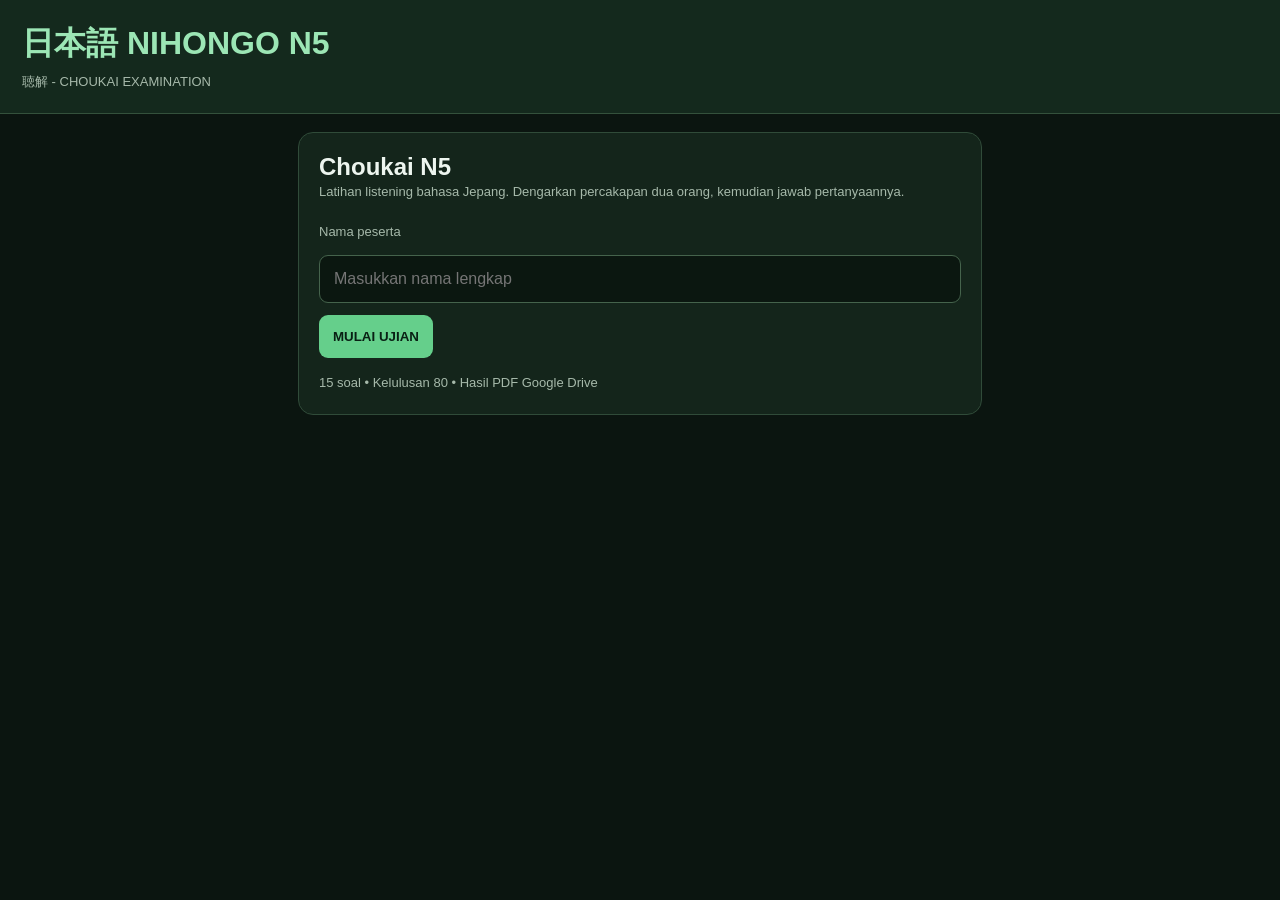
==== commit 8fd6bb10: "Update print statement from 'Hello' to 'Goodbye'" ====
--- a/index.html
+++ b/index.html
@@ -3,617 +3,390 @@
 <html lang="id">
 <head>
 <meta charset="UTF-8">
-<meta name="viewport" content="width=device-width, initial-scale=1">
-<title>Nihongo N5 Examination</title>
-
+<meta name="viewport" content="width=device-width,initial-scale=1">
+<title>Nihongo N5 - Choukai</title>
 <style>
 *{box-sizing:border-box;margin:0;padding:0}
-body{
- background:#0b1510;color:#edf5ef;
- font-family:Arial,sans-serif;min-height:100vh
-}
-header{
- background:#14291d;padding:22px;
- border-bottom:1px solid #34513c
-}
+body{background:#0b1510;color:#edf5ef;font-family:Arial,sans-serif;min-height:100vh}
+header{padding:22px;background:#14291d;border-bottom:1px solid #34513c}
 header h1{color:#9ce6b5}
-header p,.muted{
- color:#a6b9aa;font-size:13px;
- margin-top:7px;line-height:1.6
-}
-main{max-width:750px;margin:auto;padding:18px}
-.card{
- background:#14251b;border:1px solid #304b39;
- border-radius:15px;padding:20px;margin-bottom:16px
-}
-h2{margin-bottom:14px}
-input{
- width:100%;padding:14px;border-radius:9px;
- border:1px solid #45634c;background:#0b1710;
- color:white;font-size:16px;margin:12px 0
-}
-button{
- padding:13px 17px;border:0;border-radius:9px;
- background:#65cf8b;color:#092014;
- font-weight:bold;cursor:pointer
-}
-button:disabled{opacity:.5;cursor:not-allowed}
+header p{color:#a6b9aa;margin-top:7px;font-size:13px}
+main{max-width:720px;margin:auto;padding:18px}
+.card{background:#14251b;border:1px solid #304b39;border-radius:15px;padding:20px;margin-bottom:16px}
+.muted{color:#a6b9aa;font-size:13px;line-height:1.7}
+button{border:0;border-radius:9px;padding:14px;background:#65cf8b;color:#092014;font-weight:bold;cursor:pointer}
+button:disabled{opacity:.4;cursor:not-allowed}
 .secondary{background:#304b39;color:white}
-.grid{
- display:grid;grid-template-columns:1fr 1fr;
- gap:12px;margin-top:18px
-}
-.category{
- background:#1c3826;color:white;
- border:1px solid #41654b;text-align:left;
- padding:17px;border-radius:12px
-}
-.category strong{display:block;font-size:18px;margin:8px 0}
-.symbol{font-size:29px;color:#9ce6b5}
 .hidden{display:none!important}
-.progress{
- height:7px;background:#304b39;
- border-radius:10px;margin:15px 0
-}
-.progress div{
- height:100%;background:#65cf8b;
- width:0;border-radius:10px
-}
-.question{
- font-size:22px;line-height:1.6;margin:22px 0
-}
-.option{
- display:block;border:1px solid #405c48;
- padding:14px;border-radius:9px;
- margin:9px 0;cursor:pointer
-}
-.option:has(input:checked){
- background:#20432d;border-color:#65cf8b
-}
-.option input{width:auto;margin:0 10px 0 0}
-.actions{display:flex;gap:10px;margin-top:20px}
+input[type=text]{width:100%;padding:14px;border-radius:9px;border:1px solid #45634c;background:#0b1710;color:white;font-size:16px;margin:12px 0}
+.progress{height:7px;background:#304b39;border-radius:10px;margin:14px 0}
+.progress div{height:100%;background:#65cf8b;width:0;border-radius:10px}
+.dialogue{background:#0c1b12;padding:15px;border-radius:12px;margin:15px 0}
+.speaker{padding:12px 0;border-bottom:1px solid #304b39;line-height:1.7}
+.speaker:last-child{border:0}
+.speaker b{color:#9ce6b5}
+.romaji{color:#a6b9aa;font-size:13px}
+.translation{color:#c1d5c5;font-size:13px}
+.question{font-size:20px;line-height:1.7;margin:15px 0}
+.option{display:block;padding:14px;border:1px solid #405c48;border-radius:9px;margin:9px 0;cursor:pointer}
+.option:has(input:checked){background:#20432d;border-color:#65cf8b}
+.option input{margin-right:10px}
+.actions{display:flex;gap:10px;margin-top:18px}
 .actions button{flex:1}
-.stat{
- font-size:34px;color:#9ce6b5;margin:14px 0
-}
-#status{line-height:1.7;margin:15px 0}
-#sendButton{
- width:100%;padding:16px;
- background:#65cf8b;font-size:15px
-}
-#certificate{
- background:white;color:#183b27;
- padding:25px;border-radius:10px;text-align:center
-}
-@media(max-width:430px){
- .grid{grid-template-columns:1fr 1fr}
- .card{padding:16px}
-}
-@media print{
- body{background:white;color:black}
- header,#home,#exam,#sendButton,
- #status,.no-print{display:none!important}
- #result{display:block!important;background:white;border:0}
- #certificate{border:4px double #183b27}
-}
+.big{font-size:34px;color:#9ce6b5;margin:15px 0}
+#driveButton{width:100%;margin-top:15px}
 </style>
 </head>
-
 <body>
 
 <header>
 <h1>日本語 NIHONGO N5</h1>
-<p>Japanese Language Examination</p>
+<p>聴解 - CHOUKAI EXAMINATION</p>
 </header>
 
 <main>
 
-<!-- MENU -->
 <section id="home" class="card">
-<h2>Selamat Datang</h2>
-<p class="muted">
-Masukkan nama peserta dan pilih kategori ujian.
-Setiap kategori mempunyai hasil PDF tersendiri.
-</p>
-
-<input id="studentName" placeholder="Nama lengkap peserta">
-
-<div class="grid">
-
-<button class="category" onclick="startExam('Hiragana')">
-<span class="symbol">あ</span>
-<strong>Hiragana</strong>
-25 Soal
-</button>
-
-<button class="category" onclick="startExam('Katakana')">
-<span class="symbol">ア</span>
-<strong>Katakana</strong>
-25 Soal
-</button>
-
-<button class="category" onclick="startExam('Kanji')">
-<span class="symbol">漢</span>
-<strong>Kanji</strong>
-20 Soal
-</button>
-
-<button class="category" onclick="startExam('Bunpou')">
-<span class="symbol">文</span>
-<strong>Bunpou</strong>
-20 Soal
-</button>
-
-<button class="category" onclick="startExam('Choukai')">
-<span class="symbol">聴</span>
-<strong>Choukai</strong>
-15 Soal
-</button>
-
+<h2>Choukai N5</h2>
+<p class="muted">Latihan listening bahasa Jepang. Dengarkan percakapan dua orang, kemudian jawab pertanyaannya.</p>
+<br>
+<label class="muted">Nama peserta</label>
+<input type="text" id="student" placeholder="Masukkan nama lengkap">
+<button onclick="start()">MULAI UJIAN</button>
+<p class="muted" style="margin-top:14px">15 soal • Kelulusan 80 • Hasil PDF Google Drive</p>
+</section>
+
+<section id="exam" class="card hidden">
+<p class="muted" id="counter"></p>
+<div class="progress"><div id="bar"></div></div>
+
+<div class="dialogue" id="dialogue"></div>
+
+<button id="play" onclick="playDialogue()">🔊 PUTAR PERCAKAPAN</button>
+<p class="muted" id="audioStatus">Dengarkan percakapan sampai selesai.</p>
+
+<div id="questionArea" class="hidden">
+<hr style="border-color:#304b39;margin:20px 0">
+<p class="muted">質問 - PERTANYAAN</p>
+<div class="question" id="question"></div>
+<p class="muted" id="translation"></p>
+<div id="options"></div>
 </div>
 
-<p class="muted">
-Total 105 soal tersedia. Batas kelulusan setiap kategori adalah 80%.
-</p>
+<div class="actions">
+<button class="secondary" onclick="previous()">KEMBALI</button>
+<button id="next" onclick="next()" disabled>BERIKUTNYA</button>
+</div>
 </section>
 
-<!-- EXAM -->
-<section id="exam" class="card hidden">
-
-<p class="muted" id="categoryTitle"></p>
-
-<div class="progress">
-<div id="progressBar"></div>
-</div>
-
-<p class="muted" id="counter"></p>
-
-<div class="question" id="question"></div>
-
-<div id="options"></div>
-<div id="audioArea"></div>
-
-<div class="actions">
-<button class="secondary" onclick="previousQuestion()">Kembali</button>
-<button id="nextButton" onclick="nextQuestion()">Berikutnya</button>
-</div>
-
+<section id="result" class="card hidden">
+<h2>HASIL UJIAN CHOUKAI</h2>
+<div class="big" id="score"></div>
+<h3 id="passStatus"></h3>
+<p class="muted" id="details"></p>
+<br>
+<button id="driveButton" onclick="sendResult()">KIRIM HASIL KE GOOGLE DRIVE</button>
+<p id="driveStatus" class="muted" style="margin-top:12px"></p>
+<br>
+<button class="secondary" onclick="location.reload()">KEMBALI KE MENU</button>
 </section>
 
-<!-- RESULT -->
-<section id="result" class="card hidden">
-
-<div id="certificate">
-<h2>日本語能力試験 N5</h2>
-<p>HASIL UJIAN BAHASA JEPANG</p>
-<br>
-
-<p>Nama peserta:</p>
-<h2 id="resultName"></h2>
-
-<p id="resultCategory"></p>
-
-<p>Nilai akhir:</p>
-<div class="stat" id="score"></div>
-
-<h2 id="passStatus"></h2>
-
-<p id="resultDate"></p>
-<br>
-<p>日本語の勉強を頑張ってください。</p>
-<p>Terus semangat belajar bahasa Jepang!</p>
-</div>
-
-<br>
-<div id="breakdown" class="muted"></div>
-
-<button id="sendButton" onclick="sendResultNow()">
-KIRIM HASIL KE GOOGLE DRIVE
-</button>
-
-<p id="status" class="muted">
-Ujian selesai. Tekan tombol untuk mengirim hasil.
-</p>
-
-<div class="actions no-print">
-<button class="secondary" onclick="window.print()">Cetak</button>
-<button class="secondary" onclick="location.reload()">Menu Utama</button>
-</div>
-
-</section>
-
 </main>
 
 <script>
-
-/* =====================================
-   GOOGLE APPS SCRIPT URL
-===================================== */
-
-const API_URL="https://script.google.com/macros/s/AKfycbzwS2tgXZ_F53cb4sMJjSzx-i29Tzzmlg8G-Zwo8VepQREmer2jZxUY_Fexu7rPVxUD/exec";
-
-
-/* =====================================
-   BANK SOAL
-===================================== */
-
-const bank={
-
-Hiragana:[
-["あ","a","i","u","e"],["い","i","a","o","u"],
-["う","u","e","a","o"],["え","e","i","u","a"],
-["お","o","a","i","u"],["か","ka","ki","ku","ke"],
-["き","ki","ka","ku","ko"],["く","ku","ke","ki","ka"],
-["け","ke","ko","ka","ku"],["こ","ko","ka","ki","ku"],
-["さ","sa","shi","su","se"],["し","shi","sa","su","so"],
-["す","su","se","shi","sa"],["せ","se","so","sa","su"],
-["そ","so","sa","shi","su"],["た","ta","chi","tsu","te"],
-["ち","chi","ta","tsu","to"],["つ","tsu","te","chi","ta"],
-["て","te","to","ta","tsu"],["と","to","ta","chi","tsu"],
-["な","na","ni","nu","ne"],["に","ni","na","nu","no"],
-["ぬ","nu","ne","ni","na"],["ね","ne","no","na","nu"],
-["の","no","na","ni","nu"]
-],
-
-Katakana:[
-["ア","a","i","u","e"],["イ","i","a","o","u"],
-["ウ","u","e","a","o"],["エ","e","i","u","a"],
-["オ","o","a","i","u"],["カ","ka","ki","ku","ke"],
-["キ","ki","ka","ku","ko"],["ク","ku","ke","ki","ka"],
-["ケ","ke","ko","ka","ku"],["コ","ko","ka","ki","ku"],
-["サ","sa","shi","su","se"],["シ","shi","sa","su","so"],
-["ス","su","se","shi","sa"],["セ","se","so","sa","su"],
-["ソ","so","sa","shi","su"],["タ","ta","chi","tsu","te"],
-["チ","chi","ta","tsu","to"],["ツ","tsu","te","chi","ta"],
-["テ","te","to","ta","tsu"],["ト","to","ta","chi","tsu"],
-["ナ","na","ni","nu","ne"],["ニ","ni","na","no","nu"],
-["ヌ","nu","ne","ni","na"],["ネ","ne","no","na","nu"],
-["ノ","no","na","ni","nu"]
-],
-
-Kanji:[
-["山","やま","かわ","そら","うみ"],
-["川","かわ","やま","あめ","はな"],
-["水","みず","ひ","き","つち"],
-["火","ひ","みず","つき","やま"],
-["木","き","いし","みず","はな"],
-["人","ひと","いぬ","ねこ","とり"],
-["日","ひ","つき","やま","かわ"],
-["月","つき","ひ","ほし","そら"],
-["大","おおきい","ちいさい","ながい","みじかい"],
-["小","ちいさい","おおきい","たかい","やすい"],
-["上","うえ","した","まえ","うしろ"],
-["下","した","うえ","なか","そと"],
-["中","なか","そと","うえ","した"],
-["本","ほん","かみ","まど","くるま"],
-["車","くるま","でんしゃ","じてんしゃ","ひこうき"],
-["学校","がっこう","びょういん","ぎんこう","えき"],
-["先生","せんせい","がくせい","ともだち","かいしゃいん"],
-["学生","がくせい","せんせい","いしゃ","せんしゅ"],
-["電車","でんしゃ","じてんしゃ","くるま","ひこうき"],
-["名前","なまえ","じゅうしょ","でんわ","くに"]
-],
-
-Bunpou:[
-["私は学生___。","です","ます","ある","いる"],
-["毎日学校___行きます。","へ","を","が","で"],
-["水___飲みます。","を","に","へ","が"],
-["これは私___本です。","の","に","で","へ"],
-["昨日学校___行きました。","へ","を","が","の"],
-["猫___います。","が","を","へ","で"],
-["日本語___勉強します。","を","に","へ","が"],
-["七時___起きます。","に","を","で","が"],
-["友達___映画を見ます。","と","を","へ","の"],
-["学校___勉強します。","で","に","を","へ"],
-["昨日は暑く___。","なかったです","ありません","ないです","でしたない"],
-["これはおいしい___です。","食べ物","食べる","食べて","食べ"],
-["ご飯を食べて___。","ください","でした","ます","ある"],
-["日本へ行ったこと___あります。","が","を","へ","で"],
-["本を読む___が好きです。","こと","もの","ところ","ため"],
-["雨が降っています___、出かけません。","から","まで","しか","でも"],
-["学校へ行く___、友達に会います。","前に","あとで","ながら","だけ"],
-["ご飯を食べた___、勉強します。","あとで","前に","まで","から"],
-["これは私___かばんです。","の","を","に","で"],
-["日本語が上手に___たいです。","なり","する","ある","いる"]
-],
-
-Choukai:[
-["おはようございます。何時ですか。","午前七時です","午後七時です","午前九時です","午後九時です"],
-["今日は何曜日ですか。月曜日です。","月曜日","火曜日","水曜日","木曜日"],
-["これはいくらですか。100円です。","100円","200円","300円","500円"],
-["どこへ行きますか。学校へ行きます。","学校","病院","銀行","駅"],
-["何を食べますか。パンを食べます。","パン","ご飯","魚","肉"],
-["何時に寝ますか。十時に寝ます。","十時","九時","八時","七時"],
-["誰と行きますか。友達と行きます。","友達","先生","母","父"],
-["何で行きますか。バスで行きます。","バス","電車","車","自転車"],
-["今日は暑いですか。いいえ、寒いです。","寒いです","暑いです","暖かいです","涼しいです"],
-["何を買いましたか。本を買いました。","本","水","服","靴"],
-["どこで食べますか。レストランです。","レストラン","学校","家","駅"],
-["何人ですか。三人です。","三人","二人","四人","五人"],
-["いつ行きますか。明日行きます。","明日","今日","昨日","来週"],
-["何をしますか。日本語を勉強します。","日本語を勉強します","寝ます","遊びます","働きます"],
-["何時からですか。九時からです。","九時","八時","十時","七時"]
-]
-
-};
-
-
-/* =====================================
-   EXAM VARIABLES
-===================================== */
-
-let currentCategory="";
-let questions=[];
-let answers=[];
-let index=0;
-let pendingResult=null;
-let sendingResult=false;
-
-
-/* =====================================
-   SHUFFLE
-===================================== */
-
-function shuffle(array){
- const a=[...array];
- for(let i=a.length-1;i>0;i--){
-  const j=Math.floor(Math.random()*(i+1));
-  [a[i],a[j]]=[a[j],a[i]];
- }
- return a;
-}
-
-
-/* =====================================
-   START EXAM
-===================================== */
-
-function startExam(category){
-
- const name=document.getElementById("studentName").value.trim();
-
- if(!name){
-  alert("Masukkan nama peserta dahulu.");
-  return;
- }
-
- currentCategory=category;
-
- questions=shuffle(bank[category]).map(q=>({
-  question:q[0],
-  answer:q[1],
-  options:shuffle(q.slice(1))
- }));
-
- answers=Array(questions.length).fill(null);
- index=0;
- pendingResult=null;
- sendingResult=false;
-
+/* GOOGLE APPS SCRIPT URL */
+const API_URL="https://script.google.com/macros/s/AKfycbxSQhL6BQNxJ9mjeKJZbmTQsxuEiXJgIo1BMhdTgjq_shKgD28VjjAjQzt5mDA5Sh7pAA/exec";
+
+/* BANK SOAL CHOUKAI N5 */
+const questions=[
+{
+d:[
+["男の人","田中さん、明日何をしますか。","Tanaka-san, ashita nani o shimasu ka?","Tanaka, besok mau melakukan apa?"],
+["女の人","友達と映画を見に行きます。","Tomodachi to eiga o mi ni ikimasu.","Saya akan menonton film bersama teman."]
+],
+q:"女の人は明日何をしますか。",
+r:"Onna no hito wa ashita nani o shimasu ka?",
+t:"Apa yang akan dilakukan perempuan besok?",
+o:["友達と映画を見ます","学校へ行きます","家で勉強します"],a:0
+},
+{
+d:[
+["母","もう宿題をしましたか。","Mou shukudai o shimashita ka?","Apakah PR-mu sudah dikerjakan?"],
+["娘","はい。これからお風呂に入ります。","Hai. Kore kara ofuro ni hairimasu.","Ya. Sekarang saya mau mandi."]
+],
+q:"娘はこの後、何をしますか。",
+r:"Musume wa kono ato nani o shimasu ka?",
+t:"Apa yang akan dilakukan anak perempuan setelah ini?",
+o:["宿題をします","お風呂に入ります","学校へ行きます"],a:1
+},
+{
+d:[
+["店員","いらっしゃいませ。何にしますか。","Irasshaimase. Nani ni shimasu ka?","Selamat datang. Mau pesan apa?"],
+["女の人","コーヒーを一つください。","Koohii o hitotsu kudasai.","Tolong satu kopi."],
+["店員","はい、300円です。","Hai, sanbyaku en desu.","Baik, 300 yen."]
+],
+q:"女の人は何を買いますか。",
+r:"Onna no hito wa nani o kaimasu ka?",
+t:"Apa yang dibeli perempuan?",
+o:["お茶","コーヒー","ジュース"],a:1
+},
+{
+d:[
+["男の人","駅までどうやって行きますか。","Eki made dou yatte ikimasu ka?","Bagaimana pergi ke stasiun?"],
+["女の人","バスで行きます。","Basu de ikimasu.","Saya pergi naik bus."]
+],
+q:"女の人は何で駅へ行きますか。",
+r:"Onna no hito wa nani de eki e ikimasu ka?",
+t:"Perempuan pergi ke stasiun naik apa?",
+o:["電車","バス","自転車"],a:1
+},
+{
+d:[
+["女の人","今日は何時に起きましたか。","Kyou wa nanji ni okimashita ka?","Hari ini bangun jam berapa?"],
+["男の人","六時に起きました。","Rokuji ni okimashita.","Saya bangun jam enam."]
+],
+q:"男の人は何時に起きましたか。",
+r:"Otoko no hito wa nanji ni okimashita ka?",
+t:"Laki-laki bangun jam berapa?",
+o:["五時","六時","七時"],a:1
+},
+{
+d:[
+["男の人","日曜日、一緒にテニスをしませんか。","Nichiyoubi, issho ni tenisu o shimasen ka?","Mau bermain tenis bersama hari Minggu?"],
+["女の人","すみません。日曜日は仕事があります。","Sumimasen. Nichiyoubi wa shigoto ga arimasu.","Maaf. Hari Minggu saya ada pekerjaan."]
+],
+q:"女の人は日曜日、何をしますか。",
+r:"Onna no hito wa nichiyoubi nani o shimasu ka?",
+t:"Apa yang dilakukan perempuan hari Minggu?",
+o:["テニスをします","仕事をします","映画を見ます"],a:1
+},
+{
+d:[
+["女の人","今日は天気がいいですね。","Kyou wa tenki ga ii desu ne.","Cuacanya bagus hari ini, ya."],
+["男の人","そうですね。でも、明日は雨ですよ。","Sou desu ne. Demo, ashita wa ame desu yo.","Benar. Tapi besok hujan."]
+],
+q:"明日の天気はどうですか。",
+r:"Ashita no tenki wa dou desu ka?",
+t:"Bagaimana cuaca besok?",
+o:["晴れです","雨です","雪です"],a:1
+},
+{
+d:[
+["男の人","すみません。トイレはどこですか。","Sumimasen. Toire wa doko desu ka?","Permisi, toilet ada di mana?"],
+["女の人","あそこです。銀行の隣です。","Asoko desu. Ginkou no tonari desu.","Di sana. Di sebelah bank."]
+],
+q:"トイレはどこにありますか。",
+r:"Toire wa doko ni arimasu ka?",
+t:"Di mana toilet berada?",
+o:["銀行の隣","学校の前","駅の中"],a:0
+},
+{
+d:[
+["女の人","昨日、何を食べましたか。","Kinou, nani o tabemashita ka?","Kemarin makan apa?"],
+["男の人","友達とラーメンを食べました。","Tomodachi to raamen o tabemashita.","Saya makan ramen bersama teman."]
+],
+q:"男の人は昨日、何を食べましたか。",
+r:"Otoko no hito wa kinou nani o tabemashita ka?",
+t:"Apa yang dimakan laki-laki kemarin?",
+o:["すし","ラーメン","パン"],a:1
+},
+{
+d:[
+["母","スーパーへ行きます。何か買いますか。","Suupaa e ikimasu. Nanika kaimasu ka?","Ibu mau pergi ke supermarket. Mau beli sesuatu?"],
+["息子","牛乳を買ってください。","Gyuunyuu o katte kudasai.","Tolong belikan susu."]
+],
+q:"息子は何を買ってほしいですか。",
+r:"Musuko wa nani o katte hoshii desu ka?",
+t:"Apa yang ingin dibelikan anak laki-laki?",
+o:["牛乳","卵","水"],a:0
+},
+{
+d:[
+["男の人","今、何人家族ですか。","Ima, nan nin kazoku desu ka?","Sekarang keluarga kamu ada berapa orang?"],
+["女の人","四人です。父と母と弟と私です。","Yonin desu. Chichi to haha to otouto to watashi desu.","Empat orang. Ayah, ibu, adik laki-laki, dan saya."]
+],
+q:"女の人の家族は何人ですか。",
+r:"Onna no hito no kazoku wa nan nin desu ka?",
+t:"Ada berapa orang dalam keluarga perempuan?",
+o:["三人","四人","五人"],a:1
+},
+{
+d:[
+["女の人","夏休みにどこへ行きますか。","Natsuyasumi ni doko e ikimasu ka?","Liburan musim panas mau pergi ke mana?"],
+["男の人","北海道へ行きます。","Hokkaidou e ikimasu.","Saya akan pergi ke Hokkaido."]
+],
+q:"男の人はどこへ行きますか。",
+r:"Otoko no hito wa doko e ikimasu ka?",
+t:"Ke mana laki-laki akan pergi?",
+o:["東京","大阪","北海道"],a:2
+},
+{
+d:[
+["男の人","この本はいくらですか。","Kono hon wa ikura desu ka?","Berapa harga buku ini?"],
+["店員","500円です。","Gohyaku en desu.","500 yen."]
+],
+q:"本はいくらですか。",
+r:"Hon wa ikura desu ka?",
+t:"Berapa harga buku?",
+o:["300円","500円","700円"],a:1
+},
+{
+d:[
+["女の人","毎朝、何をしますか。","Maiasa, nani o shimasu ka?","Setiap pagi melakukan apa?"],
+["男の人","朝ご飯を食べて、学校へ行きます。","Asagohan o tabete, gakkou e ikimasu.","Saya sarapan lalu pergi ke sekolah."]
+],
+q:"男の人は朝ご飯の後、何をしますか。",
+r:"Otoko no hito wa asagohan no ato nani o shimasu ka?",
+t:"Apa yang dilakukan laki-laki setelah sarapan?",
+o:["学校へ行きます","寝ます","テレビを見ます"],a:0
+},
+{
+d:[
+["男の人","すみません。田中さんはいますか。","Sumimasen. Tanaka-san wa imasu ka?","Permisi, apakah Tanaka ada?"],
+["女の人","田中さんは今、会議室にいます。","Tanaka-san wa ima, kaigishitsu ni imasu.","Tanaka sekarang ada di ruang rapat."]
+],
+q:"田中さんは今どこにいますか。",
+r:"Tanaka-san wa ima doko ni imasu ka?",
+t:"Di mana Tanaka sekarang?",
+o:["事務室","会議室","食堂"],a:1
+}
+];
+
+let index=0,answers=Array(15).fill(null);
+let studentName="",busy=false,sending=false;
+
+function start(){
+ studentName=document.getElementById("student").value.trim();
+ if(!studentName){alert("Masukkan nama peserta!");return;}
  document.getElementById("home").classList.add("hidden");
  document.getElementById("exam").classList.remove("hidden");
-
- showQuestion();
-}
-
-
-/* =====================================
-   SHOW QUESTION
-===================================== */
-
-function showQuestion(){
-
+ show();
+}
+
+function show(){
+ speechSynthesis.cancel();
+ busy=false;
  const q=questions[index];
-
- document.getElementById("categoryTitle").textContent=
-  currentCategory;
-
- document.getElementById("counter").textContent=
-  `Soal ${index+1} dari ${questions.length}`;
-
- document.getElementById("progressBar").style.width=
-  ((index+1)/questions.length*100)+"%";
-
- document.getElementById("question").textContent=q.question;
+ document.getElementById("counter").textContent=`Soal ${index+1} dari 15`;
+ document.getElementById("bar").style.width=((index+1)/15*100)+"%";
+ document.getElementById("dialogue").innerHTML="";
+
+ q.d.forEach(line=>{
+  const div=document.createElement("div");
+  div.className="speaker";
+  const b=document.createElement("b");b.textContent=line[0];
+  const jp=document.createElement("div");jp.textContent=line[1];
+  const ro=document.createElement("div");ro.className="romaji";ro.textContent=line[2];
+  const tr=document.createElement("div");tr.className="translation";tr.textContent=line[3];
+  div.append(b,jp,ro,tr);
+  document.getElementById("dialogue").appendChild(div);
+ });
+
+ document.getElementById("questionArea").classList.add("hidden");
+ document.getElementById("audioStatus").textContent="Dengarkan percakapan sampai selesai.";
+ document.getElementById("play").disabled=false;
+ document.getElementById("play").textContent="🔊 PUTAR PERCAKAPAN";
+ document.getElementById("next").disabled=true;
+ document.getElementById("next").textContent=index===14?"SELESAI":"BERIKUTNYA";
+ document.getElementById("question").textContent=q.q;
+ document.getElementById("translation").textContent=q.r+" — "+q.t;
 
  const area=document.getElementById("options");
  area.innerHTML="";
-
- q.options.forEach(option=>{
-
+ q.o.forEach((opt,i)=>{
   const label=document.createElement("label");
   label.className="option";
-
   const radio=document.createElement("input");
-  radio.type="radio";
-  radio.name="answer";
-  radio.value=option;
-  radio.checked=answers[index]===option;
-
-  radio.onchange=()=>answers[index]=option;
-
-  label.append(radio,document.createTextNode(option));
+  radio.type="radio";radio.name="answer";radio.checked=answers[index]===i;
+  radio.onchange=()=>{answers[index]=i;document.getElementById("next").disabled=false;};
+  label.append(radio,document.createTextNode(["A. ","B. ","C. "][i]+opt));
   area.appendChild(label);
-
  });
-
- const audioArea=document.getElementById("audioArea");
- audioArea.innerHTML="";
-
- if(currentCategory==="Choukai"){
-
-  const btn=document.createElement("button");
-  btn.className="secondary";
-  btn.textContent="🔊 Dengarkan Audio";
-
-  btn.onclick=()=>speak(q.question);
-
-  audioArea.appendChild(btn);
+}
+
+function playDialogue(){
+ if(busy)return;
+ if(!window.speechSynthesis){alert("Browser tidak mendukung audio Jepang.");return;}
+ speechSynthesis.cancel();
+ busy=true;
+ document.getElementById("play").disabled=true;
+ document.getElementById("play").textContent="SEDANG DIPUTAR...";
+ let i=0;
+ const lines=questions[index].d;
+ function nextVoice(){
+  if(i>=lines.length){
+   busy=false;
+   document.getElementById("play").disabled=false;
+   document.getElementById("play").textContent="🔁 PUTAR ULANG";
+   document.getElementById("audioStatus").textContent="Audio selesai. Silakan jawab.";
+   document.getElementById("questionArea").classList.remove("hidden");
+   return;
+  }
+  const u=new SpeechSynthesisUtterance(lines[i][1]);
+  u.lang="ja-JP";u.rate=.83;
+  u.pitch=lines[i][0]==="男の人"?.85:1.08;
+  u.onend=()=>{i++;setTimeout(nextVoice,400);};
+  u.onerror=()=>{
+   busy=false;
+   document.getElementById("play").disabled=false;
+   document.getElementById("audioStatus").textContent="Audio gagal. Coba putar lagi.";
+  };
+  speechSynthesis.speak(u);
  }
-
- document.getElementById("nextButton").textContent=
-  index===questions.length-1
-  ?"Selesaikan Ujian"
-  :"Berikutnya";
-}
-
-
-/* =====================================
-   CHOUKAI AUDIO
-===================================== */
-
-function speak(text){
-
- if(!window.speechSynthesis){
-  alert("Browser tidak mendukung audio.");
-  return;
- }
-
+ nextVoice();
+}
+
+function previous(){
+ if(index>0){index--;show();}
+}
+function next(){
+ if(answers[index]===null){alert("Pilih jawaban dahulu.");return;}
+ if(index<14){index++;show();}
+ else finish();
+}
+
+function finish(){
  speechSynthesis.cancel();
-
- const utterance=new SpeechSynthesisUtterance(text);
- utterance.lang="ja-JP";
- utterance.rate=.85;
-
- speechSynthesis.speak(utterance);
-}
-
-
-/* =====================================
-   NAVIGATION
-===================================== */
-
-function previousQuestion(){
- if(index>0){
-  index--;
-  showQuestion();
- }
-}
-
-function nextQuestion(){
-
- if(index<questions.length-1){
-  index++;
-  showQuestion();
- }else{
-
-  if(answers.includes(null)){
-   if(!confirm("Masih ada soal yang belum dijawab. Tetap selesaikan?")){
-    return;
-   }
-  }
-
-  finishExam();
- }
-}
-
-
-/* =====================================
-   FINISH EXAM
-===================================== */
-
-function finishExam(){
-
- const name=document.getElementById("studentName").value.trim();
-
- let correct=0;
-
- const details=questions.map((q,i)=>{
-
-  const isCorrect=answers[i]===q.answer;
-
-  if(isCorrect)correct++;
-
-  return {
-   question:q.question,
-   answer:answers[i]||"Tidak dijawab",
-   correct:q.answer,
-   isCorrect:isCorrect
-  };
-
- });
-
- const total=questions.length;
- const score=Math.round(correct/total*100);
- const passed=score>=80;
-
- pendingResult={
-  name:name,
-  category:currentCategory,
-  score:score,
-  total:total,
-  correct:correct,
-  status:passed?"LULUS":"BELUM LULUS",
-  categories:{
-   [currentCategory]:{
-    correct:correct,
-    total:total
-   }
-  },
-  details:details
- };
-
+ const correct=questions.reduce((sum,q,i)=>sum+(answers[i]===q.a?1:0),0);
+ const score=Math.round(correct/15*100);
  document.getElementById("exam").classList.add("hidden");
  document.getElementById("result").classList.remove("hidden");
-
- document.getElementById("resultName").textContent=name;
- document.getElementById("resultCategory").textContent=
-  "Kategori: "+currentCategory;
-
  document.getElementById("score").textContent=score+"/100";
-
- document.getElementById("passStatus").textContent=
-  passed?"合格 - LULUS":"不合格 - BELUM LULUS";
-
- document.getElementById("passStatus").style.color=
-  passed?"#21834b":"#b33b3b";
-
- document.getElementById("resultDate").textContent=
-  new Date().toLocaleString("id-ID");
-
- document.getElementById("breakdown").textContent=
-  `Jawaban benar: ${correct} dari ${total} soal.`;
-
- document.getElementById("status").textContent=
-  "Ujian selesai. Tekan tombol KIRIM HASIL untuk mengirim ke Google Drive.";
-
- document.getElementById("sendButton").disabled=false;
- document.getElementById("sendButton").textContent=
-  "KIRIM HASIL KE GOOGLE DRIVE";
-
-}
-
-
-/* =====================================
-   SEND RESULT TO GOOGLE DRIVE
-===================================== */
-
-function sendResultNow(){
-
- if(!pendingResult || sendingResult)return;
-
- if(!API_URL.startsWith("https://script.google.com/")){
-  alert("Masukkan URL Apps Script yang benar.");
-  return;
- }
-
- sendingResult=true;
-
- const button=document.getElementById("sendButton");
- const status=document.getElementById("status");
-
+ document.getElementById("passStatus").textContent=score>=80?"合格 - LULUS":"不合格 - BELUM LULUS";
+ document.getElementById("details").textContent=`${studentName} • ${correct} jawaban benar dari 15 soal.`;
+}
+
+function sendResult(){
+ if(sending)return;
+ const correct=questions.reduce((sum,q,i)=>sum+(answers[i]===q.a?1:0),0);
+ const score=Math.round(correct/15*100);
+
+ const payload={
+  name:studentName,
+  category:"Choukai",
+  score:score,
+  correct:correct,
+  total:15,
+  status:score>=80?"LULUS":"BELUM LULUS",
+  details:questions.map((q,i)=>({
+   question:q.q,
+   answer:answers[i]===null?"Tidak dijawab":q.o[answers[i]],
+   correct:q.o[q.a],
+   isCorrect:answers[i]===q.a
+  }))
+ };
+
+ sending=true;
+ const button=document.getElementById("driveButton");
+ const status=document.getElementById("driveStatus");
  button.disabled=true;
- button.textContent="MENGIRIM HASIL...";
-
- status.textContent="Mengirim data ujian ke Google Drive...";
-
- // Hidden iframe untuk mengirim form
- let frame=document.getElementById("googleDriveFrame");
-
+ button.textContent="MENGIRIM...";
+
+ let frame=document.getElementById("driveFrame");
  if(!frame){
   frame=document.createElement("iframe");
-  frame.id="googleDriveFrame";
-  frame.name="googleDriveFrame";
+  frame.name="driveFrame";
+  frame.id="driveFrame";
   frame.style.display="none";
   document.body.appendChild(frame);
  }
@@ -621,32 +394,22 @@
  const form=document.createElement("form");
  form.method="POST";
  form.action=API_URL;
- form.target="googleDriveFrame";
+ form.target="driveFrame";
  form.style.display="none";
 
  const input=document.createElement("input");
  input.type="hidden";
  input.name="payload";
- input.value=JSON.stringify(pendingResult);
+ input.value=JSON.stringify(payload);
 
  form.appendChild(input);
  document.body.appendChild(form);
-
  form.submit();
 
- // Ini hanya konfirmasi bahwa form dikirim,
- // bukan konfirmasi PDF berhasil dibuat.
- setTimeout(()=>{
-  status.textContent=
-   "Permintaan sudah dikirim. Silakan periksa folder Google Drive untuk memastikan PDF tersimpan.";
-
-  button.textContent="PERMINTAAN TERKIRIM";
-  form.remove();
- },1500);
-
-}
-
+ status.textContent="Permintaan dikirim. Periksa folder Google Drive untuk memastikan PDF berhasil dibuat.";
+ button.textContent="PERMINTAAN TERKIRIM";
+ setTimeout(()=>form.remove(),3000);
+}
 </script>
-
 </body>
 </html>
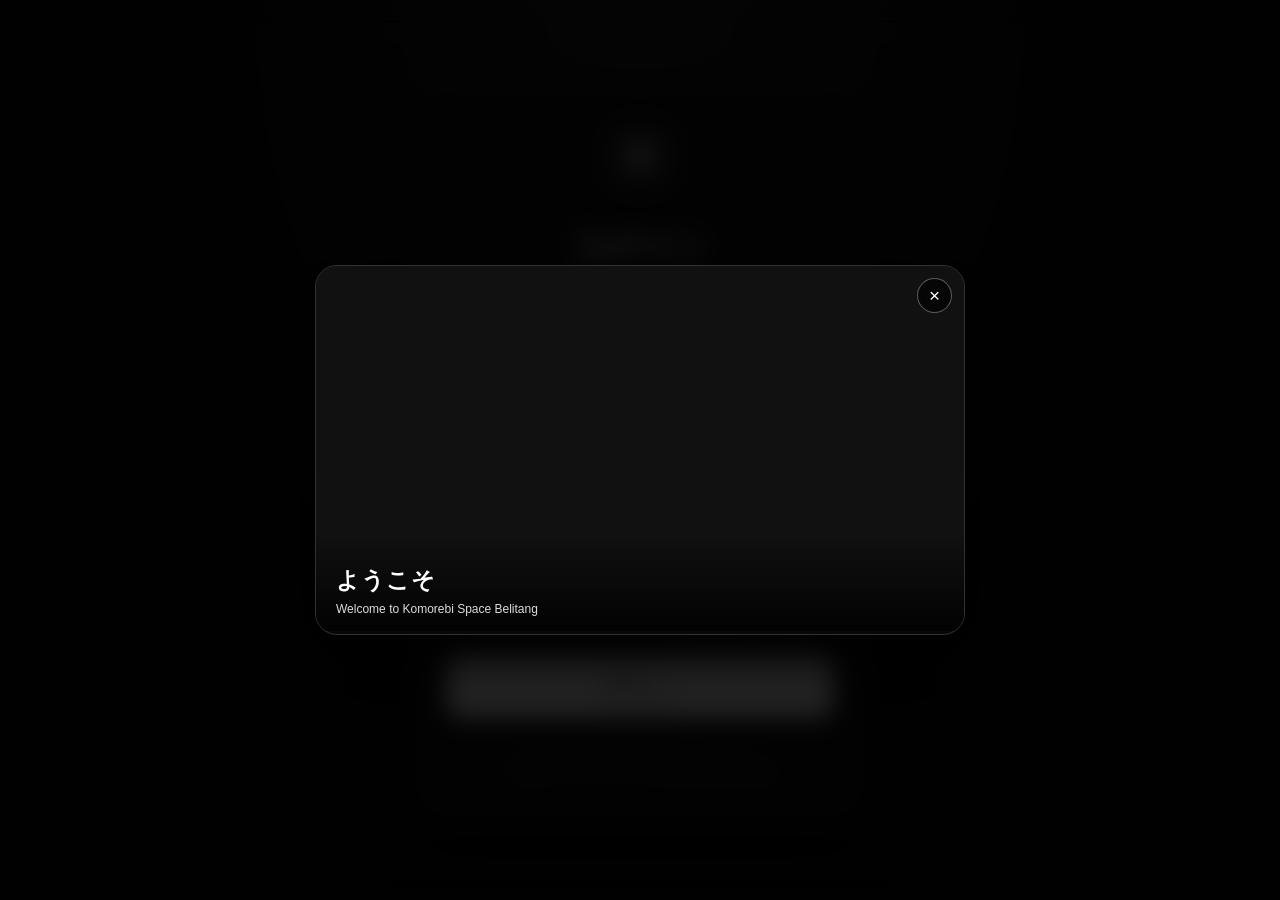
==== commit 19b87f6d: "Add files via upload" ====
--- a/index.html
+++ b/index.html
@@ -1,415 +1,828 @@
-
 <!DOCTYPE html>
-<html lang="id">
+<html lang="ja">
 <head>
 <meta charset="UTF-8">
-<meta name="viewport" content="width=device-width,initial-scale=1">
-<title>Nihongo N5 - Choukai</title>
+<meta name="viewport" content="width=device-width, initial-scale=1.0">
+<meta name="theme-color" content="#080808">
+<title>Loginkomo</title>
+
 <style>
-*{box-sizing:border-box;margin:0;padding:0}
-body{background:#0b1510;color:#edf5ef;font-family:Arial,sans-serif;min-height:100vh}
-header{padding:22px;background:#14291d;border-bottom:1px solid #34513c}
-header h1{color:#9ce6b5}
-header p{color:#a6b9aa;margin-top:7px;font-size:13px}
-main{max-width:720px;margin:auto;padding:18px}
-.card{background:#14251b;border:1px solid #304b39;border-radius:15px;padding:20px;margin-bottom:16px}
-.muted{color:#a6b9aa;font-size:13px;line-height:1.7}
-button{border:0;border-radius:9px;padding:14px;background:#65cf8b;color:#092014;font-weight:bold;cursor:pointer}
-button:disabled{opacity:.4;cursor:not-allowed}
-.secondary{background:#304b39;color:white}
-.hidden{display:none!important}
-input[type=text]{width:100%;padding:14px;border-radius:9px;border:1px solid #45634c;background:#0b1710;color:white;font-size:16px;margin:12px 0}
-.progress{height:7px;background:#304b39;border-radius:10px;margin:14px 0}
-.progress div{height:100%;background:#65cf8b;width:0;border-radius:10px}
-.dialogue{background:#0c1b12;padding:15px;border-radius:12px;margin:15px 0}
-.speaker{padding:12px 0;border-bottom:1px solid #304b39;line-height:1.7}
-.speaker:last-child{border:0}
-.speaker b{color:#9ce6b5}
-.romaji{color:#a6b9aa;font-size:13px}
-.translation{color:#c1d5c5;font-size:13px}
-.question{font-size:20px;line-height:1.7;margin:15px 0}
-.option{display:block;padding:14px;border:1px solid #405c48;border-radius:9px;margin:9px 0;cursor:pointer}
-.option:has(input:checked){background:#20432d;border-color:#65cf8b}
-.option input{margin-right:10px}
-.actions{display:flex;gap:10px;margin-top:18px}
-.actions button{flex:1}
-.big{font-size:34px;color:#9ce6b5;margin:15px 0}
-#driveButton{width:100%;margin-top:15px}
+:root {
+  --ink: #f5f5f5;
+  --muted: #888;
+  --line: #292929;
+  --field: #151515;
+}
+
+* {
+  box-sizing: border-box;
+}
+
+body {
+  margin: 0;
+  min-height: 100vh;
+  display: grid;
+  place-items: center;
+  padding: 20px;
+  font-family: Arial, sans-serif;
+  background:
+    radial-gradient(ellipse at 50% 0%, #202020, transparent 55%),
+    #080808;
+  color: var(--ink);
+}
+
+/* LOGIN CONTAINER */
+
+.container {
+  width: 100%;
+  max-width: 450px;
+  padding: 38px 30px;
+  border: 1px solid #292929;
+  border-radius: 27px;
+  background: rgba(18,18,18,.96);
+  box-shadow: 0 20px 60px rgba(0,0,0,.5);
+  position: relative;
+}
+
+.container::before {
+  content: "";
+  position: absolute;
+  inset: 7px;
+  border: 1px solid #252525;
+  border-radius: 21px;
+  pointer-events: none;
+}
+
+.content {
+  position: relative;
+  z-index: 1;
+}
+
+/* LOGO */
+
+.logo-area {
+  display: flex;
+  justify-content: center;
+  margin-bottom: 28px;
+}
+
+.logo {
+  width: 75px;
+  height: 75px;
+  border-radius: 23px;
+  border: 1px solid #333;
+  background: #202020;
+  display: grid;
+  place-items: center;
+  overflow: hidden;
+  box-shadow: 0 8px 25px #0005;
+}
+
+.logo img {
+  width: 100%;
+  height: 100%;
+  object-fit: contain;
+}
+
+.logo span {
+  font-size: 30px;
+  font-weight: bold;
+  color: white;
+}
+
+/* HEADER */
+
+h1 {
+  text-align: center;
+  font-size: 32px;
+  margin: 0 0 10px;
+  letter-spacing: -1px;
+}
+
+.subtitle {
+  text-align: center;
+  color: #888;
+  font-size: 14px;
+  line-height: 1.8;
+  margin-bottom: 35px;
+}
+
+.jp {
+  display: block;
+  font-size: 14px;
+  font-weight: 600;
+  color: #eee;
+  line-height: 1.5;
+}
+
+rt {
+  font-size: 9px;
+  color: #888;
+  font-weight: normal;
+}
+
+.idn {
+  display: block;
+  font-size: 11px;
+  color: #888;
+  margin-top: 3px;
+  font-weight: normal;
+}
+
+/* INPUT */
+
+.field {
+  margin-bottom: 17px;
+}
+
+.field label {
+  display: block;
+  margin-bottom: 8px;
+}
+
+.input-wrap {
+  height: 60px;
+  border: 1px solid #303030;
+  background: var(--field);
+  border-radius: 15px;
+  display: flex;
+  align-items: center;
+  padding: 0 16px;
+  gap: 12px;
+  transition: .25s;
+}
+
+.input-wrap:focus-within {
+  background: #1b1b1b;
+  border-color: #777;
+  box-shadow: 0 0 0 4px #ffffff08;
+}
+
+.input-wrap svg {
+  width: 21px;
+  height: 21px;
+  color: #888;
+  flex-shrink: 0;
+}
+
+input {
+  width: 100%;
+  border: none;
+  outline: none;
+  background: transparent;
+  font-size: 15px;
+  color: white;
+}
+
+input::placeholder {
+  color: #666;
+}
+
+.eye {
+  border: none;
+  background: transparent;
+  cursor: pointer;
+  color: #aaa;
+  font-size: 17px;
+}
+
+/* BUTTON */
+
+.info {
+  text-align: right;
+  font-size: 11px;
+  color: #777;
+  margin: 0 2px 24px;
+}
+
+.login-btn {
+  width: 100%;
+  min-height: 62px;
+  border: 1px solid #eee;
+  border-radius: 16px;
+  background: #f2f2f2;
+  color: #111;
+  cursor: pointer;
+  font-size: 16px;
+  font-weight: bold;
+  transition: .2s;
+  box-shadow: 0 8px 18px #0005;
+}
+
+.login-btn:hover {
+  background: #d8d8d8;
+  transform: translateY(-2px);
+}
+
+.login-btn:active {
+  transform: scale(.98);
+}
+
+.login-btn:disabled {
+  opacity: .6;
+  cursor: wait;
+}
+
+.login-btn .jp {
+  color: #111;
+}
+
+.login-btn .idn {
+  color: #555;
+}
+
+/* MESSAGE */
+
+.message {
+  display: none;
+  margin-top: 15px;
+  padding: 13px;
+  border-radius: 12px;
+  font-size: 12px;
+  line-height: 1.6;
+}
+
+.message.error {
+  display: block;
+  color: #ff9999;
+  background: #251515;
+  border: 1px solid #492525;
+  animation: shake .3s;
+}
+
+.message.success {
+  display: block;
+  color: #a5e0b5;
+  background: #142117;
+  border: 1px solid #284a30;
+}
+
+@keyframes shake {
+  0%,100% { transform: translateX(0); }
+  25% { transform: translateX(-4px); }
+  75% { transform: translateX(4px); }
+}
+
+/* FOOTER */
+
+.footer {
+  margin-top: 30px;
+  text-align: center;
+  font-size: 9px;
+  letter-spacing: 1.5px;
+  color: #666;
+}
+
+.footer small {
+  display: block;
+  margin-top: 7px;
+  letter-spacing: 0;
+  font-size: 10px;
+}
+
+/* WELCOME POPUP */
+
+.welcome-overlay {
+  position: fixed;
+  inset: 0;
+  z-index: 9999;
+  display: flex;
+  align-items: center;
+  justify-content: center;
+  padding: 20px;
+  background: rgba(0,0,0,.85);
+  backdrop-filter: blur(12px);
+  opacity: 0;
+  visibility: hidden;
+  transition: .4s ease;
+}
+
+.welcome-overlay.active {
+  opacity: 1;
+  visibility: visible;
+}
+
+.welcome-popup {
+  position: relative;
+  width: 100%;
+  max-width: 650px;
+  overflow: hidden;
+  border-radius: 22px;
+  background: #111;
+  border: 1px solid #333;
+  box-shadow: 0 25px 80px #0009;
+  transform: translateY(20px) scale(.97);
+  transition: .4s ease;
+}
+
+.welcome-overlay.active .welcome-popup {
+  transform: translateY(0) scale(1);
+}
+
+.welcome-video {
+  display: block;
+  width: 100%;
+  aspect-ratio: 16 / 9;
+  object-fit: cover;
+  background: #111;
+}
+
+.welcome-info {
+  position: absolute;
+  bottom: 0;
+  left: 0;
+  right: 0;
+  padding: 35px 20px 18px;
+  color: white;
+  background: linear-gradient(transparent,rgba(0,0,0,.9));
+  pointer-events: none;
+}
+
+.welcome-info h2 {
+  margin: 0;
+  font-size: 23px;
+  letter-spacing: 1px;
+}
+
+.welcome-info p {
+  margin: 6px 0 0;
+  font-size: 12px;
+  color: #ddd;
+}
+
+.welcome-close {
+  position: absolute;
+  top: 12px;
+  right: 12px;
+  width: 35px;
+  height: 35px;
+  border: 1px solid #ffffff55;
+  border-radius: 50%;
+  background: #0009;
+  color: white;
+  font-size: 19px;
+  cursor: pointer;
+  z-index: 2;
+}
+
+.welcome-timer {
+  height: 3px;
+  background: #ffffff35;
+}
+
+.welcome-progress {
+  width: 100%;
+  height: 100%;
+  background: white;
+  transform: scaleX(1);
+  transform-origin: left;
+}
+
+@media(max-width:480px) {
+  .container {
+    padding: 32px 23px;
+  }
+
+  h1 {
+    font-size: 29px;
+  }
+
+  .welcome-popup {
+    border-radius: 17px;
+  }
+
+  .welcome-info h2 {
+    font-size: 19px;
+  }
+}
 </style>
 </head>
+
 <body>
 
-<header>
-<h1>日本語 NIHONGO N5</h1>
-<p>聴解 - CHOUKAI EXAMINATION</p>
-</header>
-
-<main>
-
-<section id="home" class="card">
-<h2>Choukai N5</h2>
-<p class="muted">Latihan listening bahasa Jepang. Dengarkan percakapan dua orang, kemudian jawab pertanyaannya.</p>
-<br>
-<label class="muted">Nama peserta</label>
-<input type="text" id="student" placeholder="Masukkan nama lengkap">
-<button onclick="start()">MULAI UJIAN</button>
-<p class="muted" style="margin-top:14px">15 soal • Kelulusan 80 • Hasil PDF Google Drive</p>
-</section>
-
-<section id="exam" class="card hidden">
-<p class="muted" id="counter"></p>
-<div class="progress"><div id="bar"></div></div>
-
-<div class="dialogue" id="dialogue"></div>
-
-<button id="play" onclick="playDialogue()">🔊 PUTAR PERCAKAPAN</button>
-<p class="muted" id="audioStatus">Dengarkan percakapan sampai selesai.</p>
-
-<div id="questionArea" class="hidden">
-<hr style="border-color:#304b39;margin:20px 0">
-<p class="muted">質問 - PERTANYAAN</p>
-<div class="question" id="question"></div>
-<p class="muted" id="translation"></p>
-<div id="options"></div>
+<!-- WELCOME VIDEO POPUP -->
+
+<div class="welcome-overlay active" id="welcomeOverlay">
+
+  <div class="welcome-popup">
+
+    <button class="welcome-close" id="welcomeClose">
+      ×
+    </button>
+
+    <video
+      class="welcome-video"
+      id="welcomeVideo"
+      autoplay
+      muted
+      playsinline
+      preload="auto">
+    </video>
+
+    <div class="welcome-info">
+      <h2>ようこそ</h2>
+      <p>Welcome to Komorebi Space Belitang</p>
+    </div>
+
+    <div class="welcome-timer">
+      <div class="welcome-progress" id="welcomeProgress"></div>
+    </div>
+
+  </div>
 </div>
 
-<div class="actions">
-<button class="secondary" onclick="previous()">KEMBALI</button>
-<button id="next" onclick="next()" disabled>BERIKUTNYA</button>
+
+<!-- LOGIN -->
+
+<main class="container">
+<div class="content">
+
+  <div class="logo-area">
+    <div class="logo">
+
+      <img id="logoImage" src="logo.png"
+        alt="Logo"
+        onerror="this.style.display='none';document.getElementById('logoFallback').style.display='block'">
+
+      <span id="logoFallback" style="display:none">印</span>
+
+    </div>
+  </div>
+
+  <h1>
+    <ruby>ログイン<rt>ろぐいん</rt></ruby>
+  </h1>
+
+  <div class="subtitle">
+    <span class="jp">
+      <ruby>会員<rt>かいいん</rt></ruby>ページへようこそ
+    </span>
+    <span class="idn">Selamat Datang Bolo</span>
+  </div>
+
+  <form id="loginForm">
+
+    <!-- USERNAME -->
+
+    <div class="field">
+
+      <label for="username">
+        <span class="jp">ユーザー名</span>
+        <span class="idn">Nama pengguna</span>
+      </label>
+
+      <div class="input-wrap">
+
+        <svg viewBox="0 0 24 24" fill="none"
+          stroke="currentColor" stroke-width="1.7">
+          <circle cx="12" cy="8" r="3.5"/>
+          <path d="M4.5 20c.8-4 3.3-6 7.5-6s6.7 2 7.5 6"/>
+        </svg>
+
+        <input
+          id="username"
+          type="text"
+          placeholder="Username"
+          autocomplete="username"
+          required>
+
+      </div>
+    </div>
+
+
+    <!-- PASSWORD -->
+
+    <div class="field">
+
+      <label for="password">
+        <span class="jp">パスワード</span>
+        <span class="idn">Kata sandi</span>
+      </label>
+
+      <div class="input-wrap">
+
+        <svg viewBox="0 0 24 24" fill="none"
+          stroke="currentColor" stroke-width="1.7">
+          <rect x="4.5" y="10" width="15" height="11" rx="2"/>
+          <path d="M8 10V7a4 4 0 0 1 8 0v3"/>
+        </svg>
+
+        <input
+          id="password"
+          type="password"
+          placeholder="Password"
+          autocomplete="current-password"
+          required>
+
+        <button class="eye" type="button" id="togglePassword">
+          ◉
+        </button>
+
+      </div>
+    </div>
+
+    <div class="info">
+      <ruby>関係者<rt>かんけいしゃ</rt></ruby>専用 · Khusus anggota
+    </div>
+
+    <button class="login-btn" type="submit" id="loginButton">
+
+      <span class="jp">
+        <ruby>ログイン<rt>ろぐいん</rt></ruby> →
+      </span>
+
+      <span class="idn">Masuk ke akun</span>
+
+    </button>
+
+    <div class="message" id="message"></div>
+
+  </form>
+
+  <div class="footer">
+    Komorebi Space Belitang MEMBERS ONLY
+
+    <small>
+      ご利用ありがとうございます · Terima kasih telah berkunjung
+    </small>
+  </div>
+
 </div>
-</section>
-
-<section id="result" class="card hidden">
-<h2>HASIL UJIAN CHOUKAI</h2>
-<div class="big" id="score"></div>
-<h3 id="passStatus"></h3>
-<p class="muted" id="details"></p>
-<br>
-<button id="driveButton" onclick="sendResult()">KIRIM HASIL KE GOOGLE DRIVE</button>
-<p id="driveStatus" class="muted" style="margin-top:12px"></p>
-<br>
-<button class="secondary" onclick="location.reload()">KEMBALI KE MENU</button>
-</section>
-
 </main>
 
+
+<!-- AUDIO -->
+
+<audio id="wrongSound" preload="auto"></audio>
+
+
 <script>
-/* GOOGLE APPS SCRIPT URL */
-const API_URL="https://script.google.com/macros/s/AKfycbxSQhL6BQNxJ9mjeKJZbmTQsxuEiXJgIo1BMhdTgjq_shKgD28VjjAjQzt5mDA5Sh7pAA/exec";
-
-/* BANK SOAL CHOUKAI N5 */
-const questions=[
-{
-d:[
-["男の人","田中さん、明日何をしますか。","Tanaka-san, ashita nani o shimasu ka?","Tanaka, besok mau melakukan apa?"],
-["女の人","友達と映画を見に行きます。","Tomodachi to eiga o mi ni ikimasu.","Saya akan menonton film bersama teman."]
-],
-q:"女の人は明日何をしますか。",
-r:"Onna no hito wa ashita nani o shimasu ka?",
-t:"Apa yang akan dilakukan perempuan besok?",
-o:["友達と映画を見ます","学校へ行きます","家で勉強します"],a:0
-},
-{
-d:[
-["母","もう宿題をしましたか。","Mou shukudai o shimashita ka?","Apakah PR-mu sudah dikerjakan?"],
-["娘","はい。これからお風呂に入ります。","Hai. Kore kara ofuro ni hairimasu.","Ya. Sekarang saya mau mandi."]
-],
-q:"娘はこの後、何をしますか。",
-r:"Musume wa kono ato nani o shimasu ka?",
-t:"Apa yang akan dilakukan anak perempuan setelah ini?",
-o:["宿題をします","お風呂に入ります","学校へ行きます"],a:1
-},
-{
-d:[
-["店員","いらっしゃいませ。何にしますか。","Irasshaimase. Nani ni shimasu ka?","Selamat datang. Mau pesan apa?"],
-["女の人","コーヒーを一つください。","Koohii o hitotsu kudasai.","Tolong satu kopi."],
-["店員","はい、300円です。","Hai, sanbyaku en desu.","Baik, 300 yen."]
-],
-q:"女の人は何を買いますか。",
-r:"Onna no hito wa nani o kaimasu ka?",
-t:"Apa yang dibeli perempuan?",
-o:["お茶","コーヒー","ジュース"],a:1
-},
-{
-d:[
-["男の人","駅までどうやって行きますか。","Eki made dou yatte ikimasu ka?","Bagaimana pergi ke stasiun?"],
-["女の人","バスで行きます。","Basu de ikimasu.","Saya pergi naik bus."]
-],
-q:"女の人は何で駅へ行きますか。",
-r:"Onna no hito wa nani de eki e ikimasu ka?",
-t:"Perempuan pergi ke stasiun naik apa?",
-o:["電車","バス","自転車"],a:1
-},
-{
-d:[
-["女の人","今日は何時に起きましたか。","Kyou wa nanji ni okimashita ka?","Hari ini bangun jam berapa?"],
-["男の人","六時に起きました。","Rokuji ni okimashita.","Saya bangun jam enam."]
-],
-q:"男の人は何時に起きましたか。",
-r:"Otoko no hito wa nanji ni okimashita ka?",
-t:"Laki-laki bangun jam berapa?",
-o:["五時","六時","七時"],a:1
-},
-{
-d:[
-["男の人","日曜日、一緒にテニスをしませんか。","Nichiyoubi, issho ni tenisu o shimasen ka?","Mau bermain tenis bersama hari Minggu?"],
-["女の人","すみません。日曜日は仕事があります。","Sumimasen. Nichiyoubi wa shigoto ga arimasu.","Maaf. Hari Minggu saya ada pekerjaan."]
-],
-q:"女の人は日曜日、何をしますか。",
-r:"Onna no hito wa nichiyoubi nani o shimasu ka?",
-t:"Apa yang dilakukan perempuan hari Minggu?",
-o:["テニスをします","仕事をします","映画を見ます"],a:1
-},
-{
-d:[
-["女の人","今日は天気がいいですね。","Kyou wa tenki ga ii desu ne.","Cuacanya bagus hari ini, ya."],
-["男の人","そうですね。でも、明日は雨ですよ。","Sou desu ne. Demo, ashita wa ame desu yo.","Benar. Tapi besok hujan."]
-],
-q:"明日の天気はどうですか。",
-r:"Ashita no tenki wa dou desu ka?",
-t:"Bagaimana cuaca besok?",
-o:["晴れです","雨です","雪です"],a:1
-},
-{
-d:[
-["男の人","すみません。トイレはどこですか。","Sumimasen. Toire wa doko desu ka?","Permisi, toilet ada di mana?"],
-["女の人","あそこです。銀行の隣です。","Asoko desu. Ginkou no tonari desu.","Di sana. Di sebelah bank."]
-],
-q:"トイレはどこにありますか。",
-r:"Toire wa doko ni arimasu ka?",
-t:"Di mana toilet berada?",
-o:["銀行の隣","学校の前","駅の中"],a:0
-},
-{
-d:[
-["女の人","昨日、何を食べましたか。","Kinou, nani o tabemashita ka?","Kemarin makan apa?"],
-["男の人","友達とラーメンを食べました。","Tomodachi to raamen o tabemashita.","Saya makan ramen bersama teman."]
-],
-q:"男の人は昨日、何を食べましたか。",
-r:"Otoko no hito wa kinou nani o tabemashita ka?",
-t:"Apa yang dimakan laki-laki kemarin?",
-o:["すし","ラーメン","パン"],a:1
-},
-{
-d:[
-["母","スーパーへ行きます。何か買いますか。","Suupaa e ikimasu. Nanika kaimasu ka?","Ibu mau pergi ke supermarket. Mau beli sesuatu?"],
-["息子","牛乳を買ってください。","Gyuunyuu o katte kudasai.","Tolong belikan susu."]
-],
-q:"息子は何を買ってほしいですか。",
-r:"Musuko wa nani o katte hoshii desu ka?",
-t:"Apa yang ingin dibelikan anak laki-laki?",
-o:["牛乳","卵","水"],a:0
-},
-{
-d:[
-["男の人","今、何人家族ですか。","Ima, nan nin kazoku desu ka?","Sekarang keluarga kamu ada berapa orang?"],
-["女の人","四人です。父と母と弟と私です。","Yonin desu. Chichi to haha to otouto to watashi desu.","Empat orang. Ayah, ibu, adik laki-laki, dan saya."]
-],
-q:"女の人の家族は何人ですか。",
-r:"Onna no hito no kazoku wa nan nin desu ka?",
-t:"Ada berapa orang dalam keluarga perempuan?",
-o:["三人","四人","五人"],a:1
-},
-{
-d:[
-["女の人","夏休みにどこへ行きますか。","Natsuyasumi ni doko e ikimasu ka?","Liburan musim panas mau pergi ke mana?"],
-["男の人","北海道へ行きます。","Hokkaidou e ikimasu.","Saya akan pergi ke Hokkaido."]
-],
-q:"男の人はどこへ行きますか。",
-r:"Otoko no hito wa doko e ikimasu ka?",
-t:"Ke mana laki-laki akan pergi?",
-o:["東京","大阪","北海道"],a:2
-},
-{
-d:[
-["男の人","この本はいくらですか。","Kono hon wa ikura desu ka?","Berapa harga buku ini?"],
-["店員","500円です。","Gohyaku en desu.","500 yen."]
-],
-q:"本はいくらですか。",
-r:"Hon wa ikura desu ka?",
-t:"Berapa harga buku?",
-o:["300円","500円","700円"],a:1
-},
-{
-d:[
-["女の人","毎朝、何をしますか。","Maiasa, nani o shimasu ka?","Setiap pagi melakukan apa?"],
-["男の人","朝ご飯を食べて、学校へ行きます。","Asagohan o tabete, gakkou e ikimasu.","Saya sarapan lalu pergi ke sekolah."]
-],
-q:"男の人は朝ご飯の後、何をしますか。",
-r:"Otoko no hito wa asagohan no ato nani o shimasu ka?",
-t:"Apa yang dilakukan laki-laki setelah sarapan?",
-o:["学校へ行きます","寝ます","テレビを見ます"],a:0
-},
-{
-d:[
-["男の人","すみません。田中さんはいますか。","Sumimasen. Tanaka-san wa imasu ka?","Permisi, apakah Tanaka ada?"],
-["女の人","田中さんは今、会議室にいます。","Tanaka-san wa ima, kaigishitsu ni imasu.","Tanaka sekarang ada di ruang rapat."]
-],
-q:"田中さんは今どこにいますか。",
-r:"Tanaka-san wa ima doko ni imasu ka?",
-t:"Di mana Tanaka sekarang?",
-o:["事務室","会議室","食堂"],a:1
-}
-];
-
-let index=0,answers=Array(15).fill(null);
-let studentName="",busy=false,sending=false;
-
-function start(){
- studentName=document.getElementById("student").value.trim();
- if(!studentName){alert("Masukkan nama peserta!");return;}
- document.getElementById("home").classList.add("hidden");
- document.getElementById("exam").classList.remove("hidden");
- show();
-}
-
-function show(){
- speechSynthesis.cancel();
- busy=false;
- const q=questions[index];
- document.getElementById("counter").textContent=`Soal ${index+1} dari 15`;
- document.getElementById("bar").style.width=((index+1)/15*100)+"%";
- document.getElementById("dialogue").innerHTML="";
-
- q.d.forEach(line=>{
-  const div=document.createElement("div");
-  div.className="speaker";
-  const b=document.createElement("b");b.textContent=line[0];
-  const jp=document.createElement("div");jp.textContent=line[1];
-  const ro=document.createElement("div");ro.className="romaji";ro.textContent=line[2];
-  const tr=document.createElement("div");tr.className="translation";tr.textContent=line[3];
-  div.append(b,jp,ro,tr);
-  document.getElementById("dialogue").appendChild(div);
- });
-
- document.getElementById("questionArea").classList.add("hidden");
- document.getElementById("audioStatus").textContent="Dengarkan percakapan sampai selesai.";
- document.getElementById("play").disabled=false;
- document.getElementById("play").textContent="🔊 PUTAR PERCAKAPAN";
- document.getElementById("next").disabled=true;
- document.getElementById("next").textContent=index===14?"SELESAI":"BERIKUTNYA";
- document.getElementById("question").textContent=q.q;
- document.getElementById("translation").textContent=q.r+" — "+q.t;
-
- const area=document.getElementById("options");
- area.innerHTML="";
- q.o.forEach((opt,i)=>{
-  const label=document.createElement("label");
-  label.className="option";
-  const radio=document.createElement("input");
-  radio.type="radio";radio.name="answer";radio.checked=answers[index]===i;
-  radio.onchange=()=>{answers[index]=i;document.getElementById("next").disabled=false;};
-  label.append(radio,document.createTextNode(["A. ","B. ","C. "][i]+opt));
-  area.appendChild(label);
- });
-}
-
-function playDialogue(){
- if(busy)return;
- if(!window.speechSynthesis){alert("Browser tidak mendukung audio Jepang.");return;}
- speechSynthesis.cancel();
- busy=true;
- document.getElementById("play").disabled=true;
- document.getElementById("play").textContent="SEDANG DIPUTAR...";
- let i=0;
- const lines=questions[index].d;
- function nextVoice(){
-  if(i>=lines.length){
-   busy=false;
-   document.getElementById("play").disabled=false;
-   document.getElementById("play").textContent="🔁 PUTAR ULANG";
-   document.getElementById("audioStatus").textContent="Audio selesai. Silakan jawab.";
-   document.getElementById("questionArea").classList.remove("hidden");
-   return;
+
+/* ==========================================
+   WEBSITE CONFIGURATION
+========================================== */
+
+const CONFIG = {
+
+  siteName: "MEMBER ACCESS",
+
+  logo: "logo.png",
+
+  fallbackLogo: "印",
+
+  wrongPasswordSound: "wrong-password.mp3",
+
+  soundVolume: 0.75,
+
+  welcomeVideo: "gaeul.mp4",
+
+  welcomeDuration: 10,
+
+  users: [
+
+    {
+      username: "irham_eiko",
+      password: "irhamsjsksjsgsgjd",
+      redirect: "https://example.com/irham"
+    },
+
+    {
+      username: "Aji",
+      password: "ajisujsbvsgsgege",
+      redirect: "https://example.com/user2"
+    },
+
+    {
+      username: "Arib",
+      password: "aripsknsdbbdhfh",
+      redirect: "sugeng.html"
+    },
+
+    {
+      username: "Putri",
+      password: "putrinsbsbdbdhd",
+      redirect: "https://example.com/user4"
+    }
+
+  ]
+
+};
+
+
+/* ==========================================
+   INITIALIZATION
+========================================== */
+
+document.title = `ログイン | ${CONFIG.siteName}`;
+
+const usernameInput = document.getElementById("username");
+const passwordInput = document.getElementById("password");
+
+const loginForm = document.getElementById("loginForm");
+const loginButton = document.getElementById("loginButton");
+const message = document.getElementById("message");
+
+const wrongSound = document.getElementById("wrongSound");
+
+const welcomeOverlay = document.getElementById("welcomeOverlay");
+const welcomeVideo = document.getElementById("welcomeVideo");
+const welcomeClose = document.getElementById("welcomeClose");
+const welcomeProgress = document.getElementById("welcomeProgress");
+
+
+/* LOGO */
+
+document.getElementById("logoImage").src = CONFIG.logo;
+
+document.getElementById("logoFallback").textContent =
+  CONFIG.fallbackLogo;
+
+
+/* SOUND */
+
+wrongSound.src = CONFIG.wrongPasswordSound;
+
+wrongSound.volume = CONFIG.soundVolume;
+
+
+/* ==========================================
+   WELCOME VIDEO
+========================================== */
+
+welcomeVideo.src = CONFIG.welcomeVideo;
+
+welcomeVideo.muted = true;
+
+welcomeVideo.playsInline = true;
+
+let welcomeTimer = null;
+let welcomeClosed = false;
+
+function closeWelcome() {
+
+  if (welcomeClosed) return;
+
+  welcomeClosed = true;
+
+  clearTimeout(welcomeTimer);
+
+  welcomeOverlay.classList.remove("active");
+
+  welcomeVideo.pause();
+
+  setTimeout(() => {
+    welcomeOverlay.style.display = "none";
+  }, 450);
+
+}
+
+function startWelcome() {
+
+  welcomeVideo.play().catch(error => {
+    console.log("Autoplay tidak tersedia:", error);
+  });
+
+  welcomeTimer = setTimeout(() => {
+    closeWelcome();
+  }, CONFIG.welcomeDuration * 1000);
+
+  welcomeProgress.style.transition =
+    `transform ${CONFIG.welcomeDuration}s linear`;
+
+  requestAnimationFrame(() => {
+    welcomeProgress.style.transform = "scaleX(0)";
+  });
+
+}
+
+welcomeClose.addEventListener("click", closeWelcome);
+
+startWelcome();
+
+
+/* ==========================================
+   WRONG PASSWORD SOUND
+========================================== */
+
+function playWrongSound() {
+
+  wrongSound.pause();
+
+  wrongSound.currentTime = 0;
+
+  wrongSound.volume = Math.min(
+    1,
+    Math.max(0, CONFIG.soundVolume)
+  );
+
+  wrongSound.play().catch(error => {
+    console.log("Audio playback blocked:", error);
+  });
+
+}
+
+
+/* ==========================================
+   MESSAGE
+========================================== */
+
+function showMessage(text, type) {
+
+  message.textContent = text;
+
+  message.className = "message " + type;
+
+}
+
+
+/* ==========================================
+   SHOW / HIDE PASSWORD
+========================================== */
+
+document.getElementById("togglePassword")
+.addEventListener("click", () => {
+
+  passwordInput.type =
+    passwordInput.type === "password"
+      ? "text"
+      : "password";
+
+});
+
+
+/* ==========================================
+   LOGIN SYSTEM
+========================================== */
+
+loginForm.addEventListener("submit", function(event) {
+
+  event.preventDefault();
+
+  const username = usernameInput.value.trim();
+
+  const password = passwordInput.value;
+
+  const user = CONFIG.users.find(account => {
+
+    return (
+      account.username === username &&
+      account.password === password
+    );
+
+  });
+
+
+  /* LOGIN SUCCESS */
+
+  if (user) {
+
+    showMessage(
+      "ログインしました · Login berhasil! Mengalihkan halaman...",
+      "success"
+    );
+
+    loginButton.disabled = true;
+
+    setTimeout(() => {
+
+      if (
+        user.redirect &&
+        !user.redirect.includes("example.com/")
+      ) {
+
+        window.location.href = user.redirect;
+
+      } else {
+
+        showMessage("Akun benar.", "success");
+
+        loginButton.disabled = false;
+
+      }
+
+    }, 800);
+
+    return;
+
   }
-  const u=new SpeechSynthesisUtterance(lines[i][1]);
-  u.lang="ja-JP";u.rate=.83;
-  u.pitch=lines[i][0]==="男の人"?.85:1.08;
-  u.onend=()=>{i++;setTimeout(nextVoice,400);};
-  u.onerror=()=>{
-   busy=false;
-   document.getElementById("play").disabled=false;
-   document.getElementById("audioStatus").textContent="Audio gagal. Coba putar lagi.";
-  };
-  speechSynthesis.speak(u);
- }
- nextVoice();
-}
-
-function previous(){
- if(index>0){index--;show();}
-}
-function next(){
- if(answers[index]===null){alert("Pilih jawaban dahulu.");return;}
- if(index<14){index++;show();}
- else finish();
-}
-
-function finish(){
- speechSynthesis.cancel();
- const correct=questions.reduce((sum,q,i)=>sum+(answers[i]===q.a?1:0),0);
- const score=Math.round(correct/15*100);
- document.getElementById("exam").classList.add("hidden");
- document.getElementById("result").classList.remove("hidden");
- document.getElementById("score").textContent=score+"/100";
- document.getElementById("passStatus").textContent=score>=80?"合格 - LULUS":"不合格 - BELUM LULUS";
- document.getElementById("details").textContent=`${studentName} • ${correct} jawaban benar dari 15 soal.`;
-}
-
-function sendResult(){
- if(sending)return;
- const correct=questions.reduce((sum,q,i)=>sum+(answers[i]===q.a?1:0),0);
- const score=Math.round(correct/15*100);
-
- const payload={
-  name:studentName,
-  category:"Choukai",
-  score:score,
-  correct:correct,
-  total:15,
-  status:score>=80?"LULUS":"BELUM LULUS",
-  details:questions.map((q,i)=>({
-   question:q.q,
-   answer:answers[i]===null?"Tidak dijawab":q.o[answers[i]],
-   correct:q.o[q.a],
-   isCorrect:answers[i]===q.a
-  }))
- };
-
- sending=true;
- const button=document.getElementById("driveButton");
- const status=document.getElementById("driveStatus");
- button.disabled=true;
- button.textContent="MENGIRIM...";
-
- let frame=document.getElementById("driveFrame");
- if(!frame){
-  frame=document.createElement("iframe");
-  frame.name="driveFrame";
-  frame.id="driveFrame";
-  frame.style.display="none";
-  document.body.appendChild(frame);
- }
-
- const form=document.createElement("form");
- form.method="POST";
- form.action=API_URL;
- form.target="driveFrame";
- form.style.display="none";
-
- const input=document.createElement("input");
- input.type="hidden";
- input.name="payload";
- input.value=JSON.stringify(payload);
-
- form.appendChild(input);
- document.body.appendChild(form);
- form.submit();
-
- status.textContent="Permintaan dikirim. Periksa folder Google Drive untuk memastikan PDF berhasil dibuat.";
- button.textContent="PERMINTAAN TERKIRIM";
- setTimeout(()=>form.remove(),3000);
-}
+
+
+  /* LOGIN FAILED - IMMEDIATE SOUND */
+
+  showMessage(
+    "ログインに失敗しました · Username atau password salah.",
+    "error"
+  );
+
+  playWrongSound();
+
+  passwordInput.value = "";
+
+  passwordInput.focus();
+
+});
+
 </script>
+
 </body>
-</html>
+</html>
